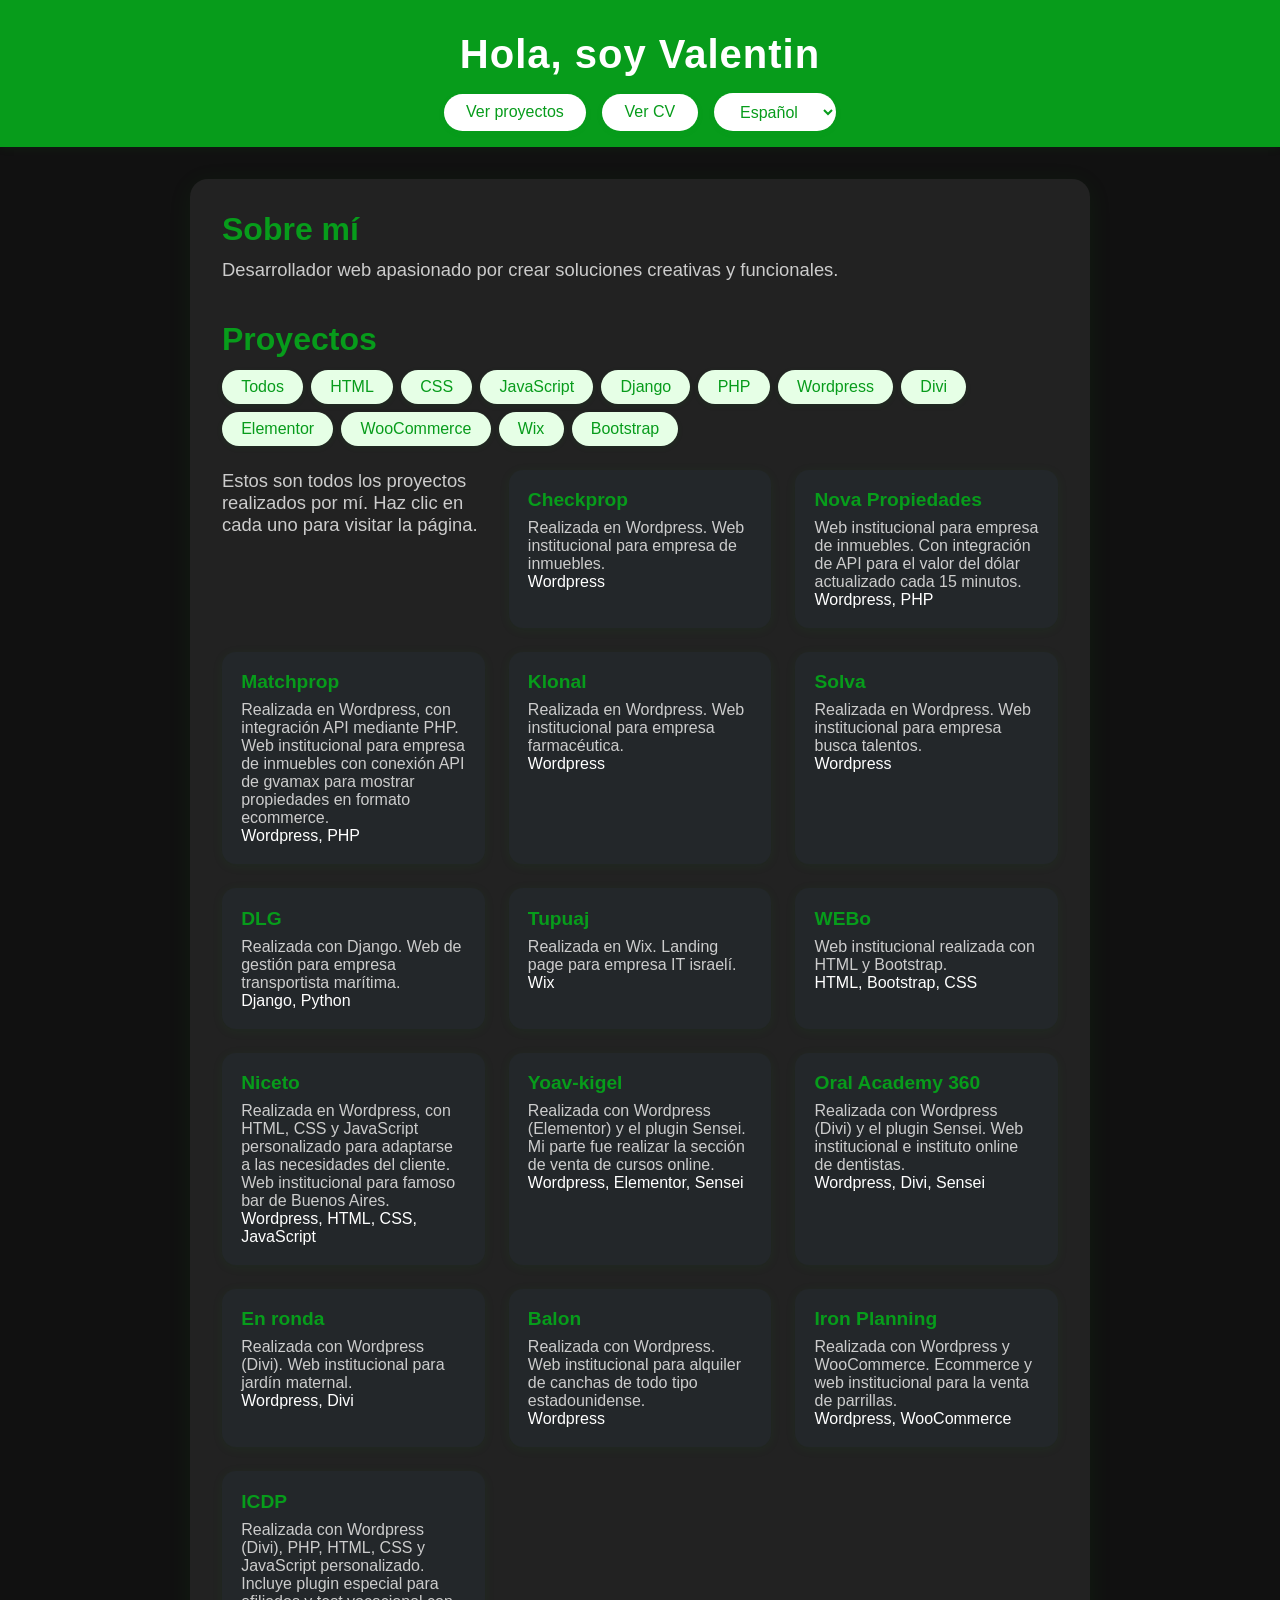
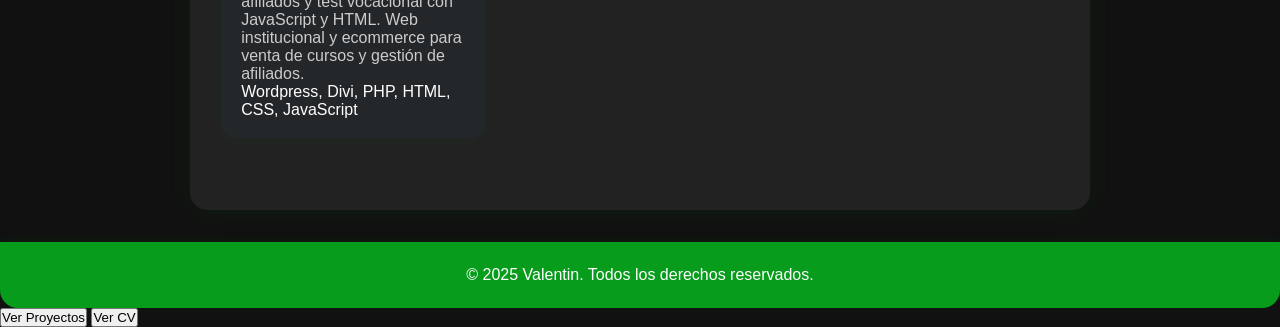
==== index.html @ 0af9e63f "<feature> Practicamente todo el portafolio" ====
<html>
<head>
    <title>Valentín Nuñez</title>
        <link rel="stylesheet" type="text/css" href="styles/style.css">
    <script src="script.js"></script>
</head>
<body>
    <header>
        <h1 id="main-title">Hola, soy Valentin</h1>
        <nav>
            <button id="btn-proyectos">Ver proyectos</button>
            <button id="btn-cv">Ver CV</button>
            <select id="language-switch">
                <option value="es">Español</option>
                <option value="en">English</option>
            </select>
        </nav>
    </header>
    <main>
        <section id="about">
            <h2 id="about-title">Sobre mí</h2>
            <p id="about-text">Desarrollador web apasionado por crear soluciones creativas y funcionales.</p>
        </section>
        <section id="proyectos">
            <h2 id="projects-title">Proyectos</h2>
            <div id="project-filters" style="margin-bottom:1.5rem; display:flex; flex-wrap:wrap; gap:0.5rem;">
                <button class="filter-btn" data-tech="all">Todos</button>
                <button class="filter-btn" data-tech="html">HTML</button>
                <button class="filter-btn" data-tech="css">CSS</button>
                <button class="filter-btn" data-tech="javascript">JavaScript</button>
                <button class="filter-btn" data-tech="django">Django</button>
                <button class="filter-btn" data-tech="php">PHP</button>
                <button class="filter-btn" data-tech="wordpress">Wordpress</button>
                <button class="filter-btn" data-tech="divi">Divi</button>
                <button class="filter-btn" data-tech="elementor">Elementor</button>
                <button class="filter-btn" data-tech="woocommerce">WooCommerce</button>
                <button class="filter-btn" data-tech="wix">Wix</button>
                <button class="filter-btn" data-tech="bootstrap">Bootstrap</button>
            </div>
            <div id="projects-list">
                <p id="projects-desc">Estos son todos los proyectos realizados por mí. Haz clic en cada uno para visitar la página.</p>
                <div class="project-card" onclick="window.open('https://checkprop.ar','_blank')">
                    <div class="project-title">Checkprop</div>
                    <div class="project-desc">Realizada en Wordpress. Web institucional para empresa de inmuebles.</div>
                    <div class="project-tags">Wordpress</div>
                </div>
                <div class="project-card" onclick="window.open('https://novapropiedades.ar','_blank')">
                    <div class="project-title">Nova Propiedades</div>
                    <div class="project-desc">Web institucional para empresa de inmuebles. Con integración de API para el valor del dólar actualizado cada 15 minutos.</div>
                    <div class="project-tags">Wordpress, PHP</div>
                </div>
                <div class="project-card" onclick="window.open('https://matchprop.com.ar','_blank')">
                    <div class="project-title">Matchprop</div>
                    <div class="project-desc">Realizada en Wordpress, con integración API mediante PHP. Web institucional para empresa de inmuebles con conexión API de gvamax para mostrar propiedades en formato ecommerce.</div>
                    <div class="project-tags">Wordpress, PHP</div>
                </div>
                <div class="project-card" onclick="window.open('https://klonal.online','_blank')">
                    <div class="project-title">Klonal</div>
                    <div class="project-desc">Realizada en Wordpress. Web institucional para empresa farmacéutica.</div>
                    <div class="project-tags">Wordpress</div>
                </div>
                <div class="project-card" onclick="window.open('https://solvaproyectos.com.ar','_blank')">
                    <div class="project-title">Solva</div>
                    <div class="project-desc">Realizada en Wordpress. Web institucional para empresa busca talentos.</div>
                    <div class="project-tags">Wordpress</div>
                </div>
                <div class="project-card">
                    <div class="project-title">DLG</div>
                    <div class="project-desc">Realizada con Django. Web de gestión para empresa transportista marítima.</div>
                    <div class="project-tags">Django, Python</div>
                </div>
                <div class="project-card">
                    <div class="project-title">Tupuaj</div>
                    <div class="project-desc">Realizada en Wix. Landing page para empresa IT israelí.</div>
                    <div class="project-tags">Wix</div>
                </div>
                <div class="project-card" onclick="window.open('https://webodigital.com.ar/','_blank')">
                    <div class="project-title">WEBo</div>
                    <div class="project-desc">Web institucional realizada con HTML y Bootstrap.</div>
                    <div class="project-tags">HTML, Bootstrap, CSS</div>
                </div>
                <div class="project-card" onclick="window.open('https://nicetoclub.com','_blank')">
                    <div class="project-title">Niceto</div>
                    <div class="project-desc">Realizada en Wordpress, con HTML, CSS y JavaScript personalizado para adaptarse a las necesidades del cliente. Web institucional para famoso bar de Buenos Aires.</div>
                    <div class="project-tags">Wordpress, HTML, CSS, JavaScript</div>
                </div>
                <div class="project-card" onclick="window.open('https://yoav-kigel.co.il','_blank')">
                    <div class="project-title">Yoav-kigel</div>
                    <div class="project-desc">Realizada con Wordpress (Elementor) y el plugin Sensei. Mi parte fue realizar la sección de venta de cursos online.</div>
                    <div class="project-tags">Wordpress, Elementor, Sensei</div>
                </div>
                <div class="project-card" onclick="window.open('https://oralacademy360.com','_blank')">
                    <div class="project-title">Oral Academy 360</div>
                    <div class="project-desc">Realizada con Wordpress (Divi) y el plugin Sensei. Web institucional e instituto online de dentistas.</div>
                    <div class="project-tags">Wordpress, Divi, Sensei</div>
                </div>
                <div class="project-card" onclick="window.open('https://enronda.com.ar','_blank')">
                    <div class="project-title">En ronda</div>
                    <div class="project-desc">Realizada con Wordpress (Divi). Web institucional para jardín maternal.</div>
                    <div class="project-tags">Wordpress, Divi</div>
                </div>
                <div class="project-card" onclick="window.open('https://balondevelopers.com','_blank')">
                    <div class="project-title">Balon</div>
                    <div class="project-desc">Realizada con Wordpress. Web institucional para alquiler de canchas de todo tipo estadounidense.</div>
                    <div class="project-tags">Wordpress</div>
                </div>
                <div class="project-card" onclick="window.open('https://ironplanning.com.ar','_blank')">
                    <div class="project-title">Iron Planning</div>
                    <div class="project-desc">Realizada con Wordpress y WooCommerce. Ecommerce y web institucional para la venta de parrillas.</div>
                    <div class="project-tags">Wordpress, WooCommerce</div>
                </div>
                <div class="project-card" onclick="window.open('https://icdpinstituto.org','_blank')">
                    <div class="project-title">ICDP</div>
                    <div class="project-desc">Realizada con Wordpress (Divi), PHP, HTML, CSS y JavaScript personalizado. Incluye plugin especial para afiliados y test vocacional con JavaScript y HTML. Web institucional y ecommerce para venta de cursos y gestión de afiliados.</div>
                    <div class="project-tags">Wordpress, Divi, PHP, HTML, CSS, JavaScript</div>
                </div>
            </div>
        </section>
    </main>
    <footer>
        <p id="footer-text">© 2025 Valentin. Todos los derechos reservados.</p>
    </footer>

    <script>
    // Scroll a la sección de proyectos
    document.getElementById('btn-proyectos').onclick = function() {
        document.getElementById('proyectos').scrollIntoView({ behavior: 'smooth' });
    };
    // Ir a la página de CV
    document.getElementById('btn-cv').onclick = function() {
        window.location.href = 'cv.html';
    };

    // Traducciones
    const translations = {
        es: {
            mainTitle: 'Hola, soy Valentin',
            aboutTitle: 'Sobre mí',
            aboutText: 'Desarrollador web apasionado por crear soluciones creativas y funcionales.',
            projectsTitle: 'Proyectos',
            projectsDesc: 'Estos son todos los proyectos realizados por mí. Haz clic en cada uno para visitar la página.',
            btnProyectos: 'Ver proyectos',
            btnCV: 'Ver CV',
            footerText: '© 2025 Valentin. Todos los derechos reservados.',
            projects: [
                {title: 'Checkprop', desc: 'Realizada en Wordpress. Web institucional para empresa de inmuebles.'},
                {title: 'Nova Propiedades', desc: 'Web institucional para empresa de inmuebles. Con integración de API para el valor del dólar actualizado cada 15 minutos.'},
                {title: 'Matchprop', desc: 'Realizada en Wordpress, con integración API mediante PHP. Web institucional para empresa de inmuebles con conexión API de gvamax para mostrar propiedades en formato ecommerce.'},
                {title: 'Klonal', desc: 'Realizada en Wordpress. Web institucional para empresa farmacéutica.'},
                {title: 'Solva', desc: 'Realizada en Wordpress. Web institucional para empresa busca talentos.'},
                {title: 'DLG', desc: 'Realizada con Django. Web de gestión para empresa transportista marítima.'},
                {title: 'Tupuaj', desc: 'Realizada en Wix. Landing page para empresa IT israelí.'},
                {title: 'WEBo', desc: 'Web institucional realizada con HTML y Bootstrap.'},
                {title: 'Niceto', desc: 'Realizada en Wordpress, con HTML, CSS y JavaScript personalizado para adaptarse a las necesidades del cliente. Web institucional para famoso bar de Buenos Aires.'},
                {title: 'Yoav-kigel', desc: 'Realizada con Wordpress (Elementor) y el plugin Sensei. Mi parte fue realizar la sección de venta de cursos online.'},
                {title: 'Oral Academy 360', desc: 'Realizada con Wordpress (Divi) y el plugin Sensei. Web institucional e instituto online de dentistas.'},
                {title: 'En ronda', desc: 'Realizada con Wordpress (Divi). Web institucional para jardín maternal.'},
                {title: 'Balon', desc: 'Realizada con Wordpress. Web institucional para alquiler de canchas de todo tipo estadounidense.'},
                {title: 'Iron Planning', desc: 'Realizada con Wordpress y WooCommerce. Ecommerce y web institucional para la venta de parrillas.'},
                {title: 'ICDP', desc: 'Realizada con Wordpress (Divi), PHP, HTML, CSS y JavaScript personalizado. Incluye plugin especial para afiliados y test vocacional con JavaScript y HTML. Web institucional y ecommerce para venta de cursos y gestión de afiliados.'}
            ]
        },
        en: {
            mainTitle: 'Hi, I am Valentin',
            aboutTitle: 'About me',
            aboutText: 'Web developer passionate about creating creative and functional solutions.',
            projectsTitle: 'Projects',
            projectsDesc: 'These are all the projects I have done. Click each one to visit the page.',
            btnProyectos: 'See projects',
            btnCV: 'See CV',
            footerText: '© 2025 Valentin. All rights reserved.',
            projects: [
                {title: 'Checkprop', desc: 'Made in Wordpress. Institutional website for a real estate company.'},
                {title: 'Nova Propiedades', desc: 'Institutional website for a real estate company. With API integration for the dollar value updated every 15 minutes.'},
                {title: 'Matchprop', desc: 'Made in Wordpress, with API integration via PHP. Institutional website for a real estate company with gvamax API connection to display properties in an ecommerce format.'},
                {title: 'Klonal', desc: 'Made in Wordpress. Institutional website for a pharmaceutical company.'},
                {title: 'Solva', desc: 'Made in Wordpress. Institutional website for a talent search company.'},
                {title: 'DLG', desc: 'Made with Django. Management website for a maritime transport company.'},
                {title: 'Tupuaj', desc: 'Made in Wix. Landing page for an Israeli IT company.'},
                {title: 'WEBo', desc: 'Institutional website made with HTML and Bootstrap.'},
                {title: 'Niceto', desc: 'Made in Wordpress, with custom HTML, CSS and JavaScript to meet client needs. Institutional website for a famous Buenos Aires bar.'},
                {title: 'Yoav-kigel', desc: 'Made with Wordpress (Elementor) and Sensei plugin. My part was the online course sales section.'},
                {title: 'Oral Academy 360', desc: 'Made with Wordpress (Divi) and Sensei plugin. Institutional website and online institute for dentists.'},
                {title: 'En ronda', desc: 'Made with Wordpress (Divi). Institutional website for a kindergarten.'},
                {title: 'Balon', desc: 'Made with Wordpress. Institutional website for renting all types of sports fields in the US.'},
                {title: 'Iron Planning', desc: 'Made with Wordpress and WooCommerce. Ecommerce and institutional website for grill sales.'},
                {title: 'ICDP', desc: 'Made with Wordpress (Divi), PHP, HTML, CSS and custom JavaScript. Includes special plugin for affiliates and vocational test with JavaScript and HTML. Institutional website and ecommerce for course sales and affiliate management.'}
            ]
        }
    };

    function updateProjects(lang) {
        const cards = document.querySelectorAll('#projects-list .project-card');
        const data = translations[lang].projects;
        cards.forEach((card, i) => {
            if (data[i]) {
                card.querySelector('.project-title').textContent = data[i].title;
                card.querySelector('.project-desc').textContent = data[i].desc;
            }
        });
    }

    document.getElementById('language-switch').onchange = function(e) {
        const lang = e.target.value;
        document.getElementById('main-title').textContent = translations[lang].mainTitle;
        document.getElementById('about-title').textContent = translations[lang].aboutTitle;
        document.getElementById('about-text').textContent = translations[lang].aboutText;
        document.getElementById('projects-title').textContent = translations[lang].projectsTitle;
        document.getElementById('projects-desc').textContent = translations[lang].projectsDesc;
        document.getElementById('btn-proyectos').textContent = translations[lang].btnProyectos;
        document.getElementById('btn-cv').textContent = translations[lang].btnCV;
        document.getElementById('footer-text').textContent = translations[lang].footerText;
        document.documentElement.lang = lang;
        updateProjects(lang);
    };

    // Filtrado de proyectos
    const filterBtns = document.querySelectorAll('.filter-btn');
    filterBtns.forEach(btn => {
        btn.onclick = function() {
            const tech = btn.getAttribute('data-tech');
            const cards = document.querySelectorAll('.project-card');
            cards.forEach(card => {
                if (tech === 'all') {
                    card.style.display = '';
                } else {
                    const tags = card.querySelector('.project-tags')?.textContent.toLowerCase() || '';
                    card.style.display = tags.includes(tech) ? '' : 'none';
                }
            });
            filterBtns.forEach(b => b.classList.remove('active'));
            btn.classList.add('active');
        };
    });
    </script>
</body>
</html>
    <button >Ver Proyectos</button>
    <button >Ver CV</button>
</body>
</html>
---- styles/style.css ----
/* Filtros de tecnologías */
.filter-btn {
	background: #e6ffe6;
	color: #079C1B;
	border: none;
	border-radius: 18px;
	padding: 0.5rem 1.2rem;
	font-size: 1rem;
	font-weight: 500;
	cursor: pointer;
	box-shadow: 0 2px 6px rgba(7,156,27,0.08);
	transition: background 0.2s, color 0.2s, box-shadow 0.2s, transform 0.2s;
	outline: none;
}
.filter-btn:hover {
	background: #079C1B;
	color: #fff;
	transform: scale(1.07);
}
.filter-btn.active {
	background: #079C1B;
	color: #fff;
	box-shadow: 0 4px 16px rgba(7,156,27,0.13);
}
/* Reset básico */
* {
	margin: 0;
	padding: 0;
	box-sizing: border-box;
}

body {
	font-family: 'Segoe UI', 'Roboto', Arial, sans-serif;
	background: #111;
	color: #fff;
	min-height: 100vh;
}

header {
	background: #079C1B;
	color: #fff;
	padding: 2rem 0 1rem 0;
	text-align: center;
	box-shadow: 0 2px 8px rgba(7,156,27,0.08);
}

header h1 {
	font-size: 2.5rem;
	font-weight: 700;
	margin-bottom: 1rem;
	letter-spacing: 1px;
}

nav {
	display: flex;
	justify-content: center;
	gap: 1rem;
	align-items: center;
}

nav button, nav select, nav a {
	background: #fff;
	color: #079C1B;
	border: none;
	border-radius: 25px;
	padding: 0.6rem 1.4rem;
	font-size: 1rem;
	font-weight: 500;
	cursor: pointer;
	transition: background 0.2s, color 0.2s, box-shadow 0.2s;
	box-shadow: 0 2px 6px rgba(7,156,27,0.08);
	text-decoration: none;
}

nav button:hover, nav select:hover, nav a:hover {
	background: #046c13;
	color: #fff;
}

main {
	max-width: 900px;
	margin: 2rem auto;
	padding: 2rem;
	background: #222;
	color: #fff;
	border-radius: 18px;
	box-shadow: 0 4px 24px rgba(7,156,27,0.08);
}

section {
	margin-bottom: 2.5rem;
}

#about-title, #projects-title, #cv-title {
	font-size: 2rem;
	color: #079C1B;
	margin-bottom: 0.7rem;
	font-weight: 600;
}

#about-text, #projects-desc, #cv-desc {
	font-size: 1.15rem;
	color: #ccc;
	margin-bottom: 1.2rem;
}

#projects-list {
	display: grid;
	grid-template-columns: repeat(auto-fit, minmax(260px, 1fr));
	gap: 1.5rem;
}

.project-card {
	background: #23272a;
	border-radius: 14px;
	box-shadow: 0 2px 12px rgba(7,156,27,0.07);
	padding: 1.2rem;
	transition: transform 0.2s, box-shadow 0.2s;
}
.project-card:hover {
	transform: translateY(-6px) scale(1.03);
	box-shadow: 0 6px 24px rgba(7,156,27,0.13);
	cursor: pointer;
}
.project-title {
	font-size: 1.2rem;
	color: #079C1B;
	font-weight: 600;
	margin-bottom: 0.5rem;
}
.project-desc {
	color: #ccc;
	font-size: 1rem;
}

footer {
	text-align: center;
	padding: 1.5rem 0;
	background: #079C1B;
	color: #fff;
	border-radius: 0 0 18px 18px;
	box-shadow: 0 -2px 8px rgba(7,156,27,0.08);
	margin-top: 2rem;
}

iframe {
	border-radius: 12px;
	box-shadow: 0 2px 12px rgba(7,156,27,0.07);
}

@media (max-width: 600px) {
	main {
		padding: 1rem;
	}
	header h1 {
		font-size: 1.5rem;
	}
	#about-title, #projects-title, #cv-title {
		font-size: 1.3rem;
	}
}
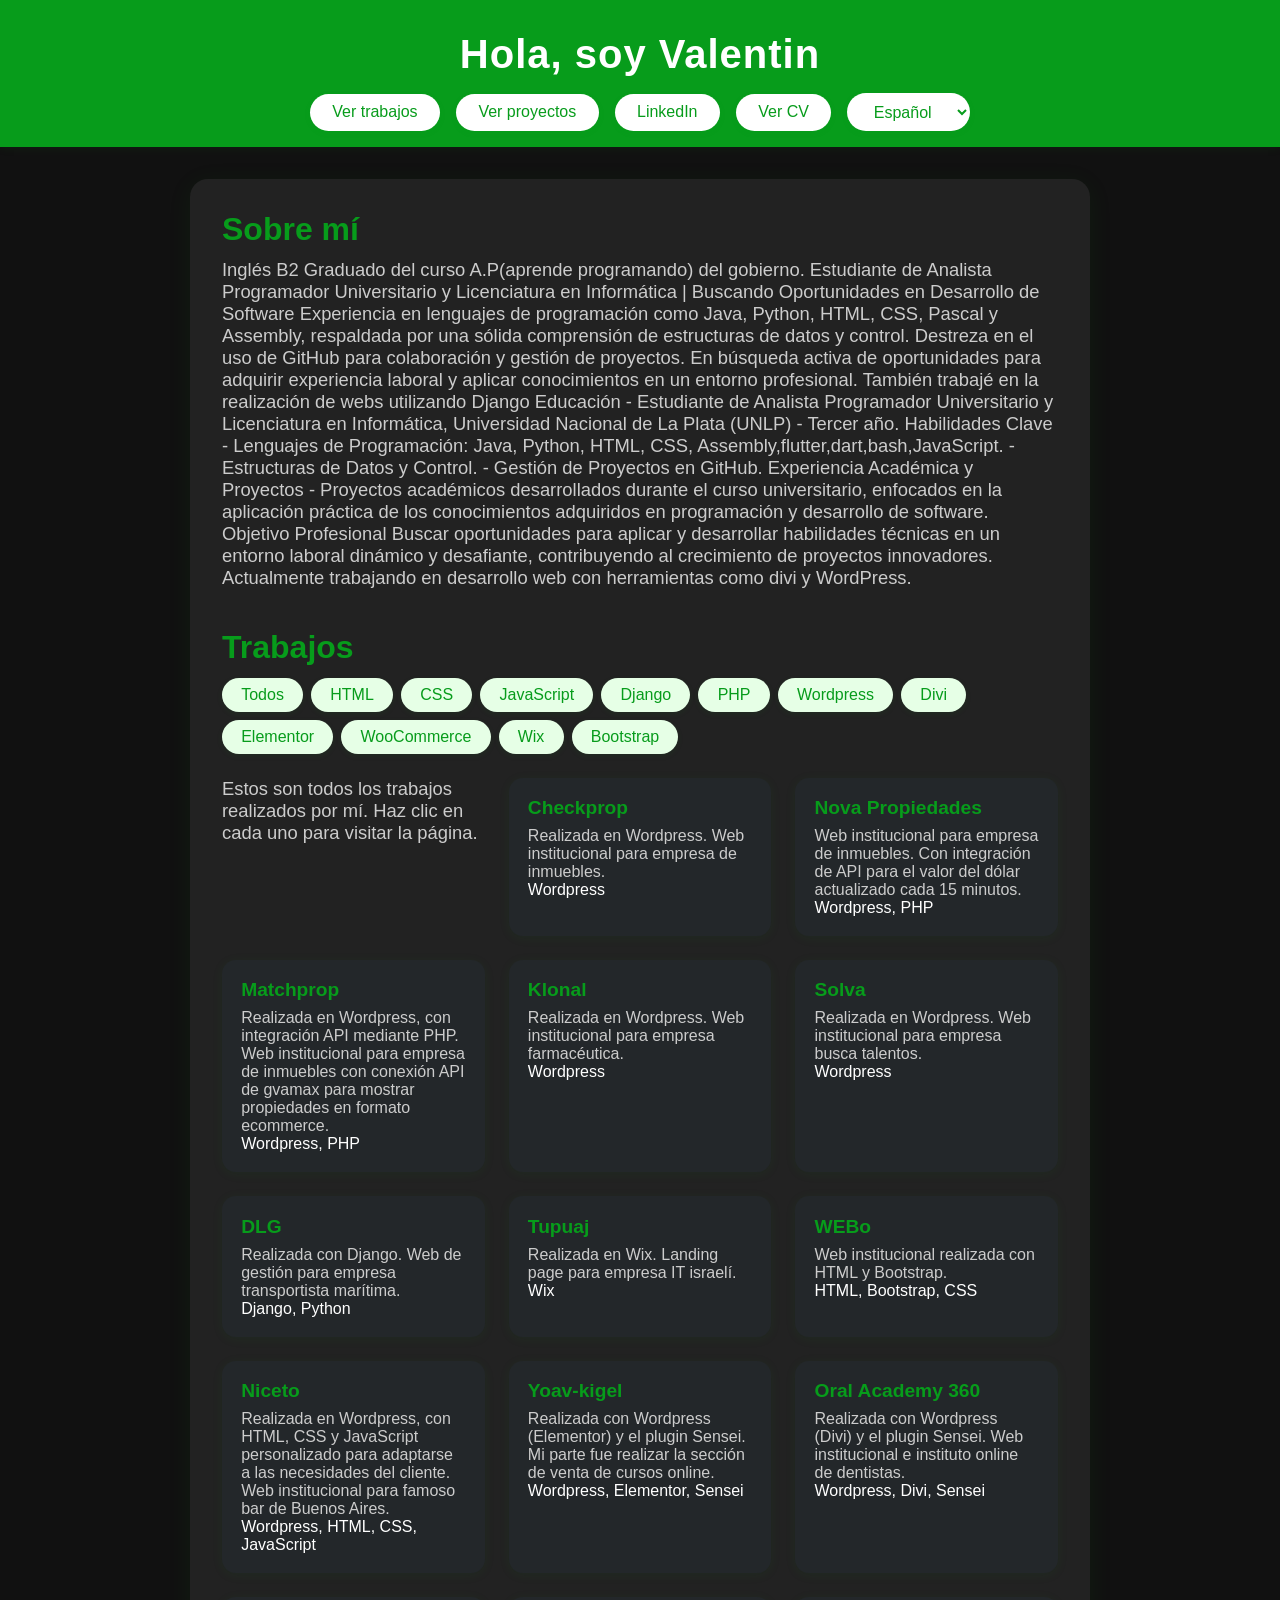
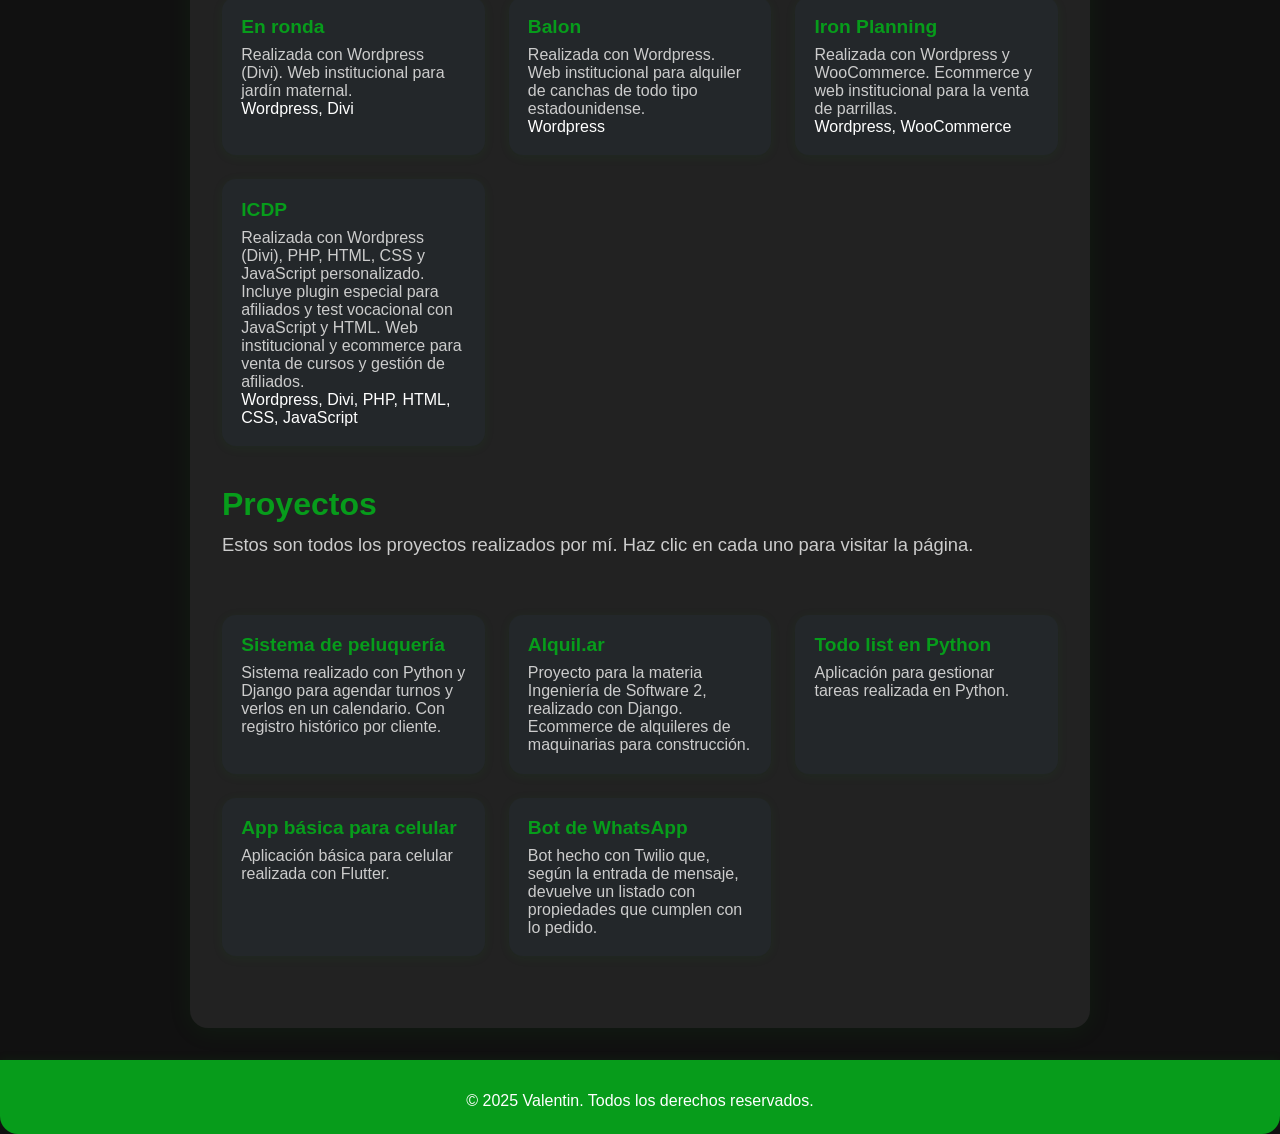
==== commit 4785a031: "<feature> Agregué trabajos, proyectos, traducciones" ====
--- a/index.html
+++ b/index.html
@@ -8,7 +8,9 @@
     <header>
         <h1 id="main-title">Hola, soy Valentin</h1>
         <nav>
-            <button id="btn-proyectos">Ver proyectos</button>
+            <button id="btn-proyectos">Ver trabajos</button>
+            <button id="btn-trabajos">Ver proyectos</button>
+            <button id="btn-linkedin">LinkedIn</button>
             <button id="btn-cv">Ver CV</button>
             <select id="language-switch">
                 <option value="es">Español</option>
@@ -19,10 +21,30 @@
     <main>
         <section id="about">
             <h2 id="about-title">Sobre mí</h2>
-            <p id="about-text">Desarrollador web apasionado por crear soluciones creativas y funcionales.</p>
+            <p id="about-text">Inglés B2
+Graduado del curso A.P(aprende programando) del gobierno. 
+Estudiante de Analista Programador Universitario y Licenciatura en Informática | Buscando Oportunidades en Desarrollo de Software
+
+Experiencia en lenguajes de programación como Java, Python, HTML, CSS, Pascal y Assembly, respaldada por una sólida comprensión de estructuras de datos y control. Destreza en el uso de GitHub para colaboración y gestión de proyectos. En búsqueda activa de oportunidades para adquirir experiencia laboral y aplicar conocimientos en un entorno profesional. También trabajé en la realización de webs utilizando Django
+
+Educación
+- Estudiante de Analista Programador Universitario y Licenciatura en Informática, Universidad Nacional de La Plata (UNLP) - Tercer año.
+
+Habilidades Clave
+- Lenguajes de Programación: Java, Python, HTML, CSS, Assembly,flutter,dart,bash,JavaScript.
+- Estructuras de Datos y Control.
+- Gestión de Proyectos en GitHub.
+
+Experiencia Académica y Proyectos
+- Proyectos académicos desarrollados durante el curso universitario, enfocados en la aplicación práctica de los conocimientos adquiridos en programación y desarrollo de software.
+
+Objetivo Profesional
+Buscar oportunidades para aplicar y desarrollar habilidades técnicas en un entorno laboral dinámico y desafiante, contribuyendo al crecimiento de proyectos innovadores.
+
+Actualmente trabajando en desarrollo web con herramientas como divi y WordPress.</p>
         </section>
         <section id="proyectos">
-            <h2 id="projects-title">Proyectos</h2>
+            <h2 id="projects-title">Trabajos</h2>
             <div id="project-filters" style="margin-bottom:1.5rem; display:flex; flex-wrap:wrap; gap:0.5rem;">
                 <button class="filter-btn" data-tech="all">Todos</button>
                 <button class="filter-btn" data-tech="html">HTML</button>
@@ -38,7 +60,7 @@
                 <button class="filter-btn" data-tech="bootstrap">Bootstrap</button>
             </div>
             <div id="projects-list">
-                <p id="projects-desc">Estos son todos los proyectos realizados por mí. Haz clic en cada uno para visitar la página.</p>
+                <p id="projects-desc">Estos son todos los trabajos realizados por mí. Haz clic en cada uno para visitar la página.</p>
                 <div class="project-card" onclick="window.open('https://checkprop.ar','_blank')">
                     <div class="project-title">Checkprop</div>
                     <div class="project-desc">Realizada en Wordpress. Web institucional para empresa de inmuebles.</div>
@@ -116,6 +138,37 @@
                 </div>
             </div>
         </section>
+            <section id="trabajos">
+                <h2 id="projects-title">Proyectos</h2>
+                <div id="projects-list">
+                    <p id="projects-desc">Estos son todos los proyectos realizados por mí. Haz clic en cada uno para visitar la página.</p>
+
+                </div>
+            </section>
+            <section id="proyectos">
+                <div id="personal-projects-list" style="display:grid; grid-template-columns:repeat(auto-fit,minmax(260px,1fr)); gap:1.5rem;">
+                    <div class="project-card" onclick="window.open('https://github.com/nunezValen/Sistema-Peluqeuria','_blank')">
+                        <div class="project-title">Sistema de peluquería</div>
+                        <div class="project-desc">Sistema realizado con Python y Django para agendar turnos y verlos en un calendario. Con registro histórico por cliente.</div>
+                    </div>
+                    <div class="project-card" onclick="window.open('https://github.com/nunezValen/Alquil.Ar','_blank')">
+                        <div class="project-title">Alquil.ar</div>
+                        <div class="project-desc">Proyecto para la materia Ingeniería de Software 2, realizado con Django. Ecommerce de alquileres de maquinarias para construcción.</div>
+                    </div>
+                    <div class="project-card" onclick="window.open('https://github.com/nunezValen/To-do-list-con-python','_blank')">
+                        <div class="project-title">Todo list en Python</div>
+                        <div class="project-desc">Aplicación para gestionar tareas realizada en Python.</div>
+                    </div>
+                    <div class="project-card" onclick="window.open('https://github.com/nunezValen/Primera-app-celu','_blank')">
+                        <div class="project-title">App básica para celular</div>
+                        <div class="project-desc">Aplicación básica para celular realizada con Flutter.</div>
+                    </div>
+                    <div class="project-card" onclick="window.open('https://github.com/nunezValen/bot','_blank')">
+                        <div class="project-title">Bot de WhatsApp</div>
+                        <div class="project-desc">Bot hecho con Twilio que, según la entrada de mensaje, devuelve un listado con propiedades que cumplen con lo pedido.</div>
+                    </div>
+                </div>
+            </section>
     </main>
     <footer>
         <p id="footer-text">© 2025 Valentin. Todos los derechos reservados.</p>
@@ -125,6 +178,10 @@
     // Scroll a la sección de proyectos
     document.getElementById('btn-proyectos').onclick = function() {
         document.getElementById('proyectos').scrollIntoView({ behavior: 'smooth' });
+    };
+    // Scroll a la sección de trabajos
+    document.getElementById('btn-trabajos').onclick = function() {
+        document.getElementById('trabajos').scrollIntoView({ behavior: 'smooth' });
     };
     // Ir a la página de CV
     document.getElementById('btn-cv').onclick = function() {
@@ -136,10 +193,10 @@
         es: {
             mainTitle: 'Hola, soy Valentin',
             aboutTitle: 'Sobre mí',
-            aboutText: 'Desarrollador web apasionado por crear soluciones creativas y funcionales.',
-            projectsTitle: 'Proyectos',
-            projectsDesc: 'Estos son todos los proyectos realizados por mí. Haz clic en cada uno para visitar la página.',
-            btnProyectos: 'Ver proyectos',
+            aboutText: 'Inglés B2<br>Graduado del curso A.P(aprende programando) del gobierno.<br>Estudiante de Analista Programador Universitario y Licenciatura en Informática | Buscando Oportunidades en Desarrollo de Software<br><br>Experiencia en lenguajes de programación como Java, Python, HTML, CSS, Pascal y Assembly, respaldada por una sólida comprensión de estructuras de datos y control. Destreza en el uso de GitHub para colaboración y gestión de proyectos. En búsqueda activa de oportunidades para adquirir experiencia laboral y aplicar conocimientos en un entorno profesional. También trabajé en la realización de webs utilizando Django<br><br><b>Educación</b><br>- Estudiante de Analista Programador Universitario y Licenciatura en Informática, Universidad Nacional de La Plata (UNLP) - Tercer año.<br><br><b>Habilidades Clave</b><br>- Lenguajes de Programación: Java, Python, HTML, CSS, Assembly, flutter, dart, bash, JavaScript.<br>- Estructuras de Datos y Control.<br>- Gestión de Proyectos en GitHub.<br><br><b>Experiencia Académica y Proyectos</b><br>- Proyectos académicos desarrollados durante el curso universitario, enfocados en la aplicación práctica de los conocimientos adquiridos en programación y desarrollo de software.<br><br><b>Objetivo Profesional</b><br>Buscar oportunidades para aplicar y desarrollar habilidades técnicas en un entorno laboral dinámico y desafiante, contribuyendo al crecimiento de proyectos innovadores.<br><br>Actualmente trabajando en desarrollo web con herramientas como divi y WordPress.',
+            projectsTitle: 'Trabajos',
+            projectsDesc: 'Estos son todos los trabajos realizados por mí. Haz clic en cada uno para visitar la página.',
+            btnProyectos: 'Ver trabajos',
             btnCV: 'Ver CV',
             footerText: '© 2025 Valentin. Todos los derechos reservados.',
             projects: [
@@ -163,16 +220,16 @@
         en: {
             mainTitle: 'Hi, I am Valentin',
             aboutTitle: 'About me',
-            aboutText: 'Web developer passionate about creating creative and functional solutions.',
-            projectsTitle: 'Projects',
-            projectsDesc: 'These are all the projects I have done. Click each one to visit the page.',
-            btnProyectos: 'See projects',
+            aboutText: 'English B2<br>Graduate of the A.P (Aprende Programando) course by the government.<br>Student of University Programming Analyst and Bachelor of Informatics | Seeking Opportunities in Software Development<br><br>Experience in programming languages such as Java, Python, HTML, CSS, Pascal and Assembly, backed by a solid understanding of data structures and control. Skilled in using GitHub for collaboration and project management. Actively seeking opportunities to gain work experience and apply knowledge in a professional environment. Also worked on web development using Django<br><br><b>Education</b><br>- Student of University Programming Analyst and Bachelor of Informatics, National University of La Plata (UNLP) - Third year.<br><br><b>Key Skills</b><br>- Programming Languages: Java, Python, HTML, CSS, Assembly, flutter, dart, bash, JavaScript.<br>- Data Structures and Control.<br>- Project Management in GitHub.<br><br><b>Academic Experience and Projects</b><br>- Academic projects developed during the university course, focused on the practical application of acquired knowledge in programming and software development.<br><br><b>Professional Objective</b><br>Seeking opportunities to apply and develop technical skills in a dynamic and challenging work environment, contributing to the growth of innovative projects.<br><br>Currently working in web development with tools like Divi and WordPress.',
+            projectsTitle: 'Works',
+            projectsDesc: 'These are all the works I have done. Click each one to visit the page.',
+            btnProyectos: 'See works',
             btnCV: 'See CV',
             footerText: '© 2025 Valentin. All rights reserved.',
             projects: [
                 {title: 'Checkprop', desc: 'Made in Wordpress. Institutional website for a real estate company.'},
                 {title: 'Nova Propiedades', desc: 'Institutional website for a real estate company. With API integration for the dollar value updated every 15 minutes.'},
-                {title: 'Matchprop', desc: 'Made in Wordpress, with API integration via PHP. Institutional website for a real estate company with gvamax API connection to display properties in an ecommerce format.'},
+                {title: 'Matchprop', desc: 'Made in Wordpress, with API integration via PHP. Institutional website for a real estate company with gvamax API connection to display properties in ecommerce format.'},
                 {title: 'Klonal', desc: 'Made in Wordpress. Institutional website for a pharmaceutical company.'},
                 {title: 'Solva', desc: 'Made in Wordpress. Institutional website for a talent search company.'},
                 {title: 'DLG', desc: 'Made with Django. Management website for a maritime transport company.'},
@@ -202,16 +259,16 @@
 
     document.getElementById('language-switch').onchange = function(e) {
         const lang = e.target.value;
-        document.getElementById('main-title').textContent = translations[lang].mainTitle;
-        document.getElementById('about-title').textContent = translations[lang].aboutTitle;
-        document.getElementById('about-text').textContent = translations[lang].aboutText;
-        document.getElementById('projects-title').textContent = translations[lang].projectsTitle;
-        document.getElementById('projects-desc').textContent = translations[lang].projectsDesc;
-        document.getElementById('btn-proyectos').textContent = translations[lang].btnProyectos;
-        document.getElementById('btn-cv').textContent = translations[lang].btnCV;
-        document.getElementById('footer-text').textContent = translations[lang].footerText;
-        document.documentElement.lang = lang;
-        updateProjects(lang);
+    document.getElementById('main-title').textContent = translations[lang].mainTitle;
+    document.getElementById('about-title').textContent = translations[lang].aboutTitle;
+    document.getElementById('about-text').innerHTML = translations[lang].aboutText;
+    document.getElementById('projects-title').textContent = translations[lang].projectsTitle;
+    document.getElementById('projects-desc').textContent = translations[lang].projectsDesc;
+    document.getElementById('btn-proyectos').textContent = translations[lang].btnProyectos;
+    document.getElementById('btn-cv').textContent = translations[lang].btnCV;
+    document.getElementById('footer-text').textContent = translations[lang].footerText;
+    document.documentElement.lang = lang;
+    updateProjects(lang);
     };
 
     // Filtrado de proyectos
@@ -219,7 +276,8 @@
     filterBtns.forEach(btn => {
         btn.onclick = function() {
             const tech = btn.getAttribute('data-tech');
-            const cards = document.querySelectorAll('.project-card');
+            // Solo filtra los trabajos (cards dentro de #projects-list)
+            const cards = document.querySelectorAll('#projects-list .project-card');
             cards.forEach(card => {
                 if (tech === 'all') {
                     card.style.display = '';
@@ -233,9 +291,6 @@
         };
     });
     </script>
-</body>
-</html>
-    <button >Ver Proyectos</button>
-    <button >Ver CV</button>
+
 </body>
 </html>
--- a/styles/style.css
+++ b/styles/style.css
@@ -135,12 +135,39 @@
 
 footer {
 	text-align: center;
-	padding: 1.5rem 0;
+	padding: 2rem 0 1.5rem 0;
 	background: #079C1B;
 	color: #fff;
 	border-radius: 0 0 18px 18px;
 	box-shadow: 0 -2px 8px rgba(7,156,27,0.08);
 	margin-top: 2rem;
+	display: flex;
+	flex-direction: column;
+	align-items: center;
+	gap: 1rem;
+}
+
+.footer-menu {
+	display: flex;
+	gap: 1.2rem;
+	justify-content: center;
+	margin-bottom: 0.5rem;
+}
+.footer-menu a {
+	color: #fff;
+	background: #046c13;
+	padding: 0.5rem 1.2rem;
+	border-radius: 16px;
+	text-decoration: none;
+	font-weight: 500;
+	transition: background 0.2s, color 0.2s, box-shadow 0.2s;
+	box-shadow: 0 2px 6px rgba(7,156,27,0.08);
+}
+.footer-menu a:hover {
+	background: #fff;
+	color: #079C1B;
+	box-shadow: 0 4px 16px rgba(7,156,27,0.13);
+}
 }
 
 iframe {
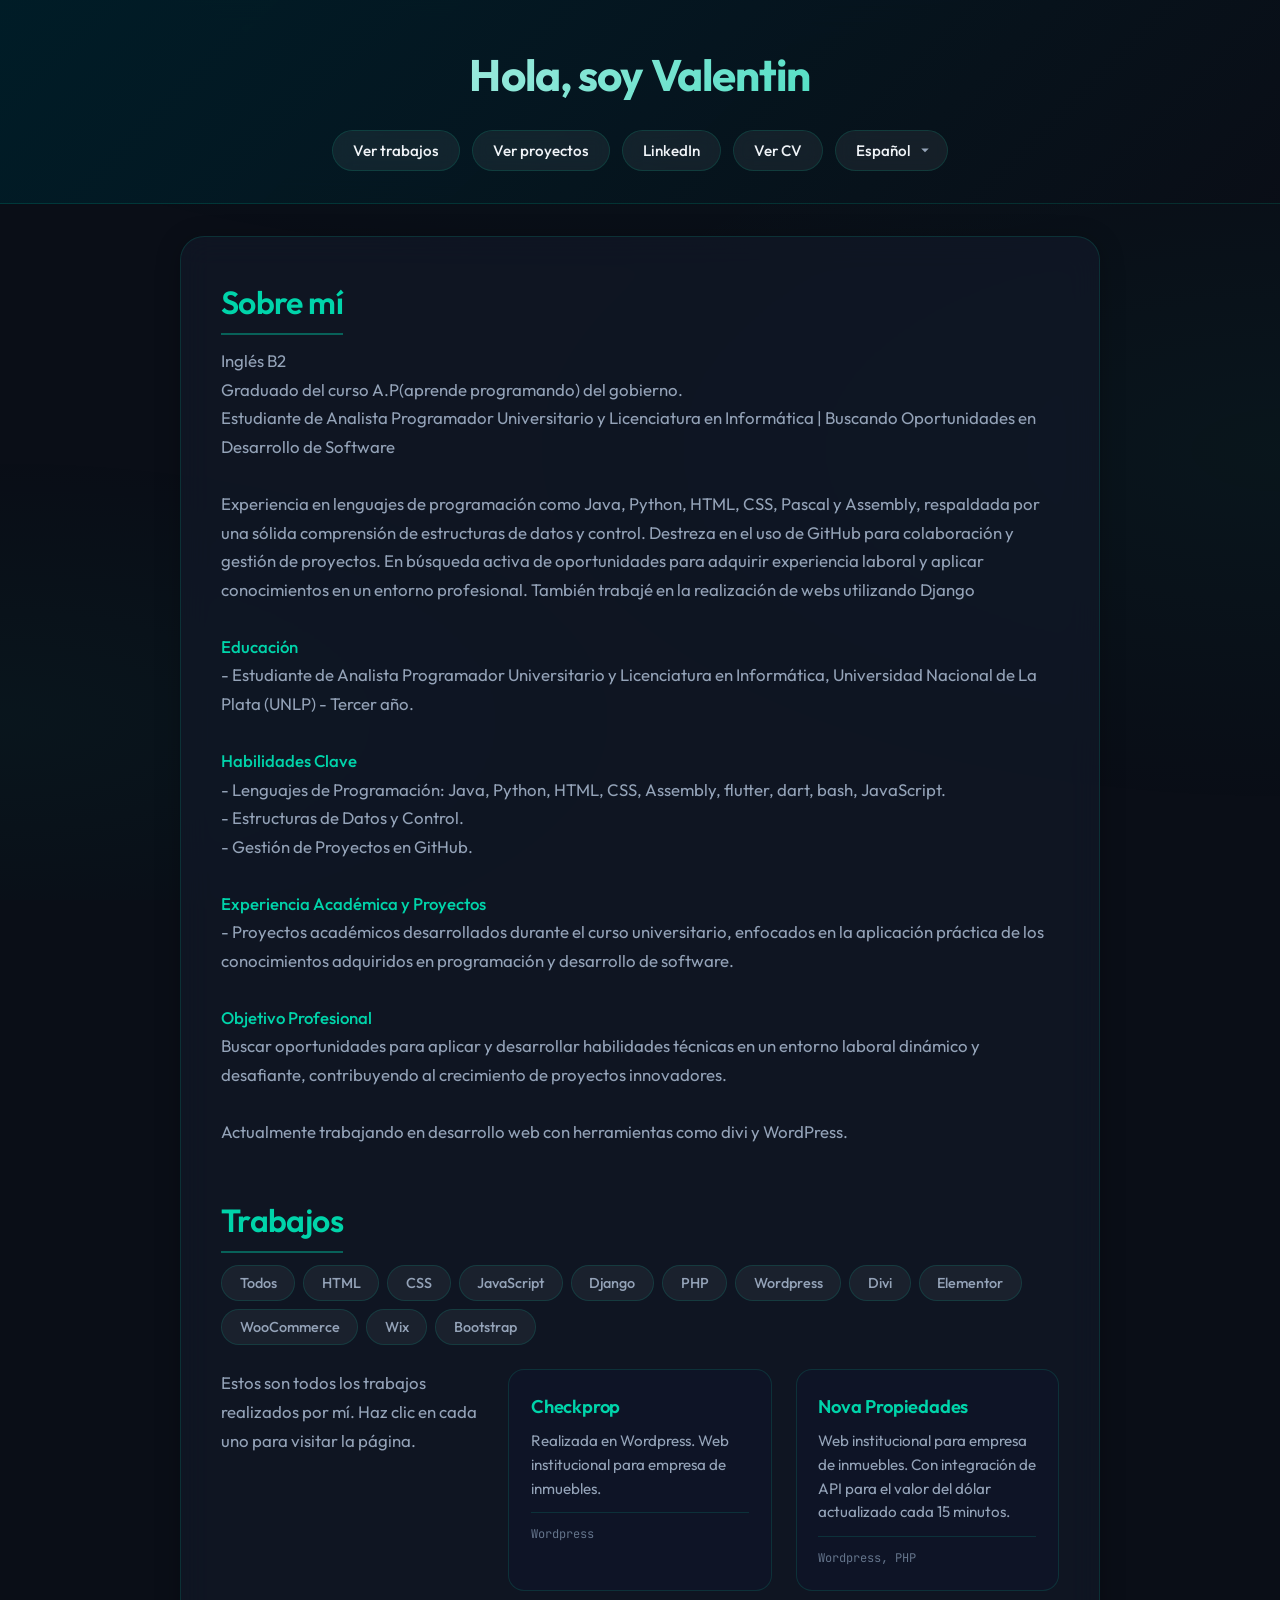
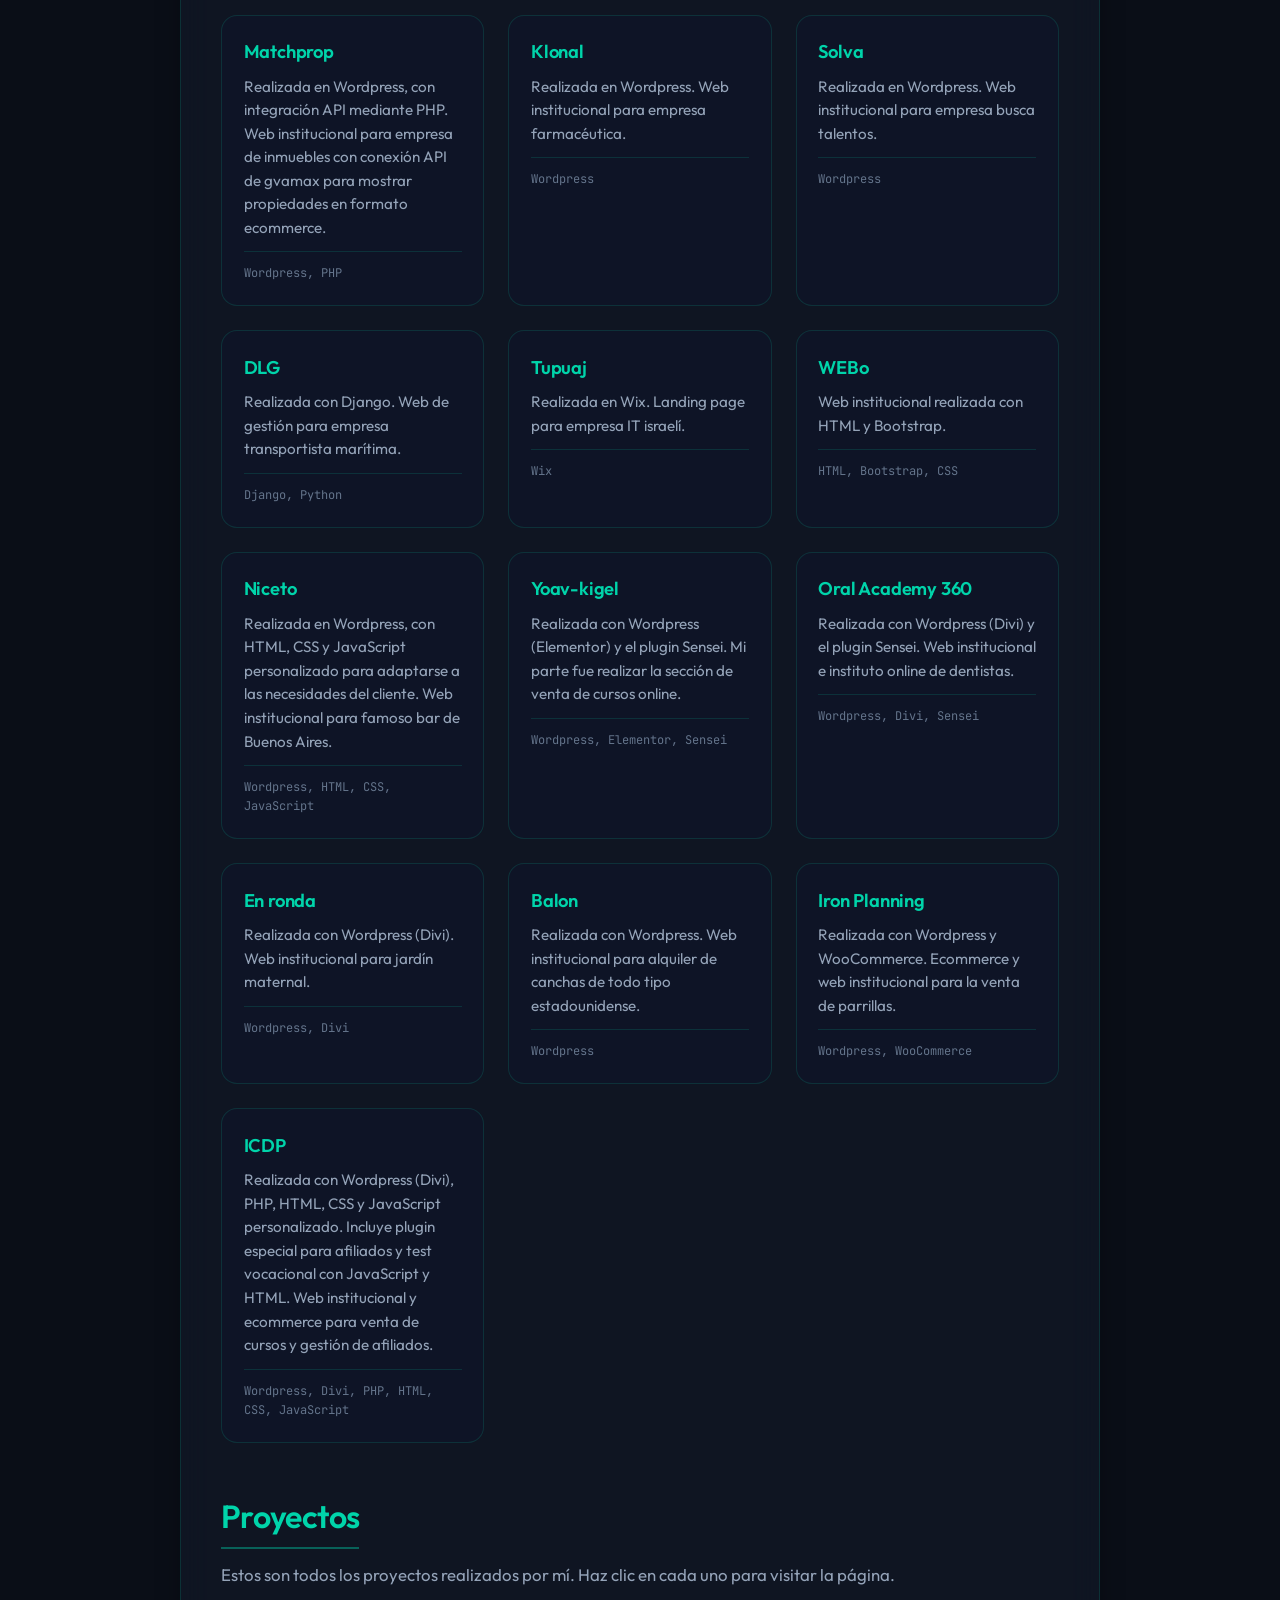
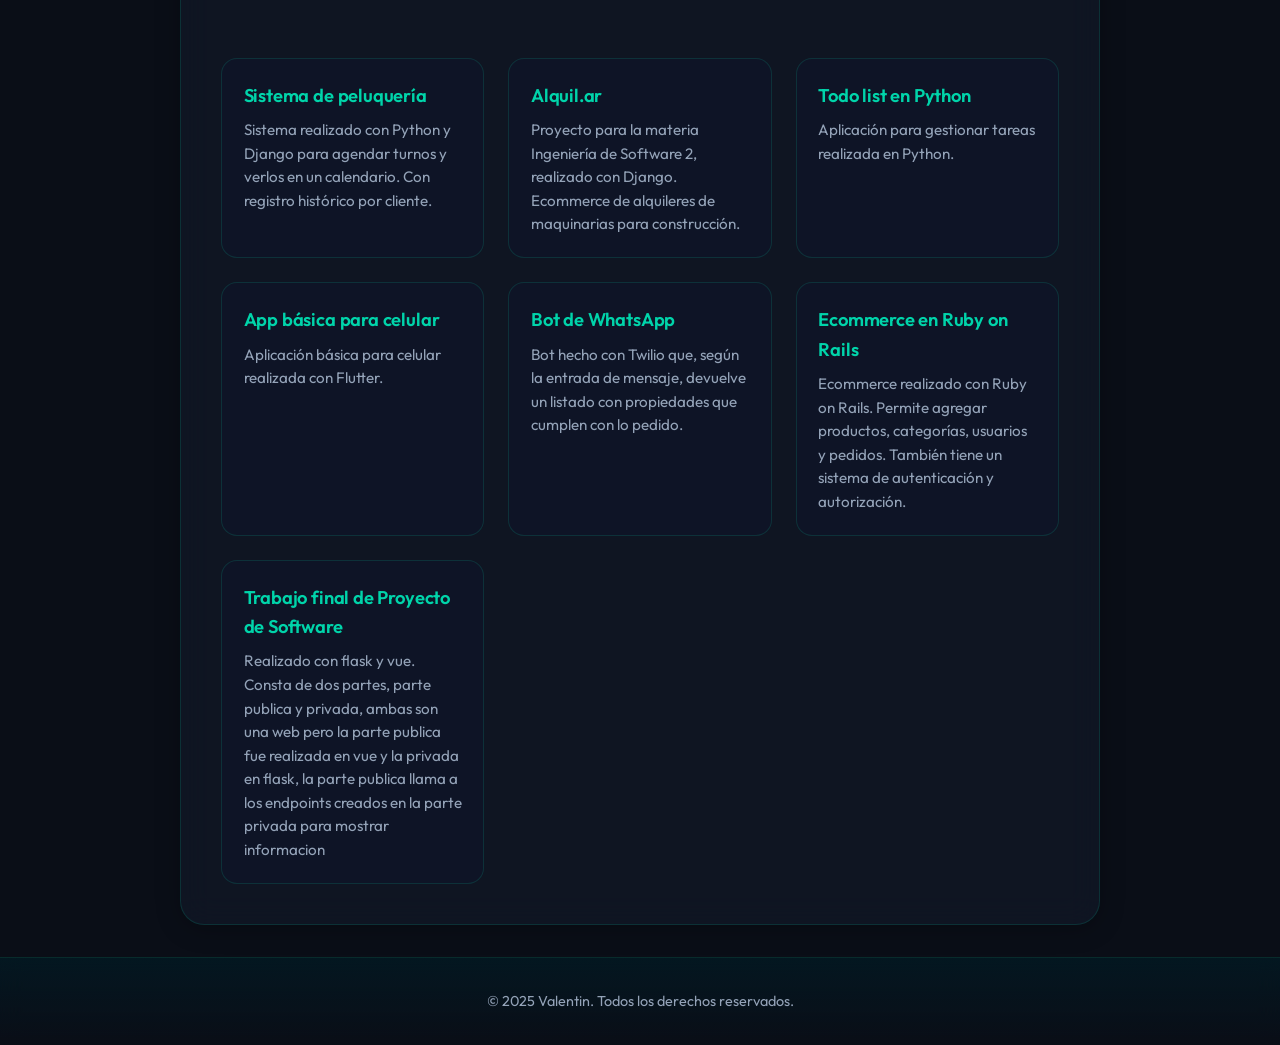
==== commit b7e717e1: "feat: Cambios de estilos para hacerlo mas formal, actualizacion de proyectos, actualizacion de CV" ====
--- a/index.html
+++ b/index.html
@@ -167,6 +167,14 @@
                         <div class="project-title">Bot de WhatsApp</div>
                         <div class="project-desc">Bot hecho con Twilio que, según la entrada de mensaje, devuelve un listado con propiedades que cumplen con lo pedido.</div>
                     </div>
+                    <div class="project-card" onclick="window.open('https://github.com/nunezValen/ruby','_blank')">
+                        <div class="project-title">Ecommerce en Ruby on Rails</div>
+                        <div class="project-desc">Ecommerce realizado con Ruby on Rails. Permite agregar productos, categorías, usuarios y pedidos. También tiene un sistema de autenticación y autorización.</div>
+                    </div>
+                    <div class="project-card" onclick="window.open('https://github.com/nunezValen/Trabajo-final-proyecto-de-software','_blank')">
+                        <div class="project-title">Trabajo final de Proyecto de Software</div>
+                        <div class="project-desc">Realizado con flask y vue. Consta de dos partes, parte publica y privada, ambas son una web pero la parte publica fue realizada en vue y la privada en flask, la parte publica llama a los endpoints creados en la parte privada para mostrar informacion</div>
+                    </div>
                 </div>
             </section>
     </main>
@@ -186,6 +194,10 @@
     // Ir a la página de CV
     document.getElementById('btn-cv').onclick = function() {
         window.location.href = 'cv.html';
+    };
+    // Ir a LinkedIn
+    document.getElementById('btn-linkedin').onclick = function() {
+        window.open('https://www.linkedin.com/in/valentin-ezequiel-nuñez-8009a726b', '_blank');
     };
 
     // Traducciones
@@ -257,19 +269,25 @@
         });
     }
 
+    function applyLanguage(lang) {
+        document.getElementById('main-title').textContent = translations[lang].mainTitle;
+        document.getElementById('about-title').textContent = translations[lang].aboutTitle;
+        document.getElementById('about-text').innerHTML = translations[lang].aboutText;
+        document.getElementById('projects-title').textContent = translations[lang].projectsTitle;
+        document.getElementById('projects-desc').textContent = translations[lang].projectsDesc;
+        document.getElementById('btn-proyectos').textContent = translations[lang].btnProyectos;
+        document.getElementById('btn-cv').textContent = translations[lang].btnCV;
+        document.getElementById('footer-text').textContent = translations[lang].footerText;
+        document.documentElement.lang = lang;
+        updateProjects(lang);
+    }
+
     document.getElementById('language-switch').onchange = function(e) {
-        const lang = e.target.value;
-    document.getElementById('main-title').textContent = translations[lang].mainTitle;
-    document.getElementById('about-title').textContent = translations[lang].aboutTitle;
-    document.getElementById('about-text').innerHTML = translations[lang].aboutText;
-    document.getElementById('projects-title').textContent = translations[lang].projectsTitle;
-    document.getElementById('projects-desc').textContent = translations[lang].projectsDesc;
-    document.getElementById('btn-proyectos').textContent = translations[lang].btnProyectos;
-    document.getElementById('btn-cv').textContent = translations[lang].btnCV;
-    document.getElementById('footer-text').textContent = translations[lang].footerText;
-    document.documentElement.lang = lang;
-    updateProjects(lang);
-    };
+        applyLanguage(e.target.value);
+    };
+
+    // Aplicar idioma inicial al cargar (con <br> en "Sobre mí" para que se vea bien desde el inicio)
+    applyLanguage('es');
 
     // Filtrado de proyectos
     const filterBtns = document.querySelectorAll('.filter-btn');
--- a/styles/style.css
+++ b/styles/style.css
@@ -1,188 +1,412 @@
-/* Filtros de tecnologías */
-.filter-btn {
-	background: #e6ffe6;
-	color: #079C1B;
-	border: none;
-	border-radius: 18px;
-	padding: 0.5rem 1.2rem;
-	font-size: 1rem;
-	font-weight: 500;
-	cursor: pointer;
-	box-shadow: 0 2px 6px rgba(7,156,27,0.08);
-	transition: background 0.2s, color 0.2s, box-shadow 0.2s, transform 0.2s;
-	outline: none;
-}
-.filter-btn:hover {
-	background: #079C1B;
-	color: #fff;
-	transform: scale(1.07);
-}
-.filter-btn.active {
-	background: #079C1B;
-	color: #fff;
-	box-shadow: 0 4px 16px rgba(7,156,27,0.13);
-}
-/* Reset básico */
+/* ============================================
+   Portafolio — Estilo profesional, limpio y futurista
+   ============================================ */
+
+@import url('https://fonts.googleapis.com/css2?family=Outfit:wght@300;400;500;600;700&family=JetBrains+Mono:wght@400;500&display=swap');
+
+:root {
+	/* Paleta futurista: oscuro + acentos cyan/verde */
+	--bg-deep: #0a0e17;
+	--bg-card: rgba(18, 25, 40, 0.7);
+	--bg-card-hover: rgba(28, 38, 58, 0.85);
+	--accent: #00d4aa;
+	--accent-dim: #00a884;
+	--accent-glow: rgba(0, 212, 170, 0.35);
+	--text-primary: #f0f4f8;
+	--text-secondary: #94a3b8;
+	--text-muted: #64748b;
+	--border-subtle: rgba(0, 212, 170, 0.15);
+	--border-strong: rgba(0, 212, 170, 0.4);
+	--shadow-soft: 0 4px 24px rgba(0, 0, 0, 0.25);
+	--shadow-glow: 0 0 30px var(--accent-glow);
+	--radius-sm: 10px;
+	--radius-md: 16px;
+	--radius-lg: 24px;
+	--transition-fast: 0.2s ease;
+	--transition-smooth: 0.35s cubic-bezier(0.4, 0, 0.2, 1);
+}
+
+/* Reset */
 * {
 	margin: 0;
 	padding: 0;
 	box-sizing: border-box;
 }
 
+html {
+	scroll-behavior: smooth;
+}
+
 body {
-	font-family: 'Segoe UI', 'Roboto', Arial, sans-serif;
-	background: #111;
-	color: #fff;
+	font-family: 'Outfit', -apple-system, BlinkMacSystemFont, sans-serif;
+	background: var(--bg-deep);
+	color: var(--text-primary);
 	min-height: 100vh;
-}
-
+	line-height: 1.6;
+	overflow-x: hidden;
+}
+
+/* Fondo con gradiente sutil y “mesh” */
+body::before {
+	content: '';
+	position: fixed;
+	inset: 0;
+	background: 
+		radial-gradient(ellipse 80% 50% at 50% -20%, rgba(0, 212, 170, 0.08), transparent),
+		radial-gradient(ellipse 60% 40% at 100% 50%, rgba(0, 168, 132, 0.05), transparent),
+		radial-gradient(ellipse 50% 30% at 0% 80%, rgba(0, 212, 170, 0.04), transparent);
+	pointer-events: none;
+	z-index: 0;
+}
+
+/* ========== HEADER ========== */
 header {
-	background: #079C1B;
-	color: #fff;
-	padding: 2rem 0 1rem 0;
+	position: relative;
+	background: linear-gradient(135deg, rgba(0, 30, 40, 0.95) 0%, rgba(10, 14, 23, 0.98) 100%);
+	color: var(--text-primary);
+	padding: 2.5rem 1rem 2rem;
 	text-align: center;
-	box-shadow: 0 2px 8px rgba(7,156,27,0.08);
+	border-bottom: 1px solid var(--border-subtle);
+	backdrop-filter: blur(12px);
+	z-index: 1;
 }
 
 header h1 {
-	font-size: 2.5rem;
+	font-size: clamp(1.75rem, 5vw, 2.75rem);
 	font-weight: 700;
-	margin-bottom: 1rem;
-	letter-spacing: 1px;
+	margin-bottom: 1.25rem;
+	letter-spacing: -0.02em;
+	background: linear-gradient(135deg, var(--text-primary) 0%, var(--accent) 100%);
+	-webkit-background-clip: text;
+	-webkit-text-fill-color: transparent;
+	background-clip: text;
 }
 
 nav {
 	display: flex;
 	justify-content: center;
-	gap: 1rem;
+	flex-wrap: wrap;
+	gap: 0.75rem;
 	align-items: center;
 }
 
-nav button, nav select, nav a {
-	background: #fff;
-	color: #079C1B;
-	border: none;
-	border-radius: 25px;
-	padding: 0.6rem 1.4rem;
-	font-size: 1rem;
+nav button,
+nav select,
+nav a {
+	font-family: inherit;
+	background: rgba(255, 255, 255, 0.06);
+	color: var(--text-primary);
+	border: 1px solid var(--border-subtle);
+	border-radius: 999px;
+	padding: 0.6rem 1.25rem;
+	font-size: 0.95rem;
 	font-weight: 500;
 	cursor: pointer;
-	transition: background 0.2s, color 0.2s, box-shadow 0.2s;
-	box-shadow: 0 2px 6px rgba(7,156,27,0.08);
+	transition: background var(--transition-smooth), color var(--transition-fast),
+		border-color var(--transition-fast), box-shadow var(--transition-smooth),
+		transform var(--transition-fast);
+	backdrop-filter: blur(8px);
 	text-decoration: none;
 }
 
-nav button:hover, nav select:hover, nav a:hover {
-	background: #046c13;
-	color: #fff;
-}
-
+nav button:hover,
+nav select:hover,
+nav a:hover {
+	background: var(--accent);
+	color: var(--bg-deep);
+	border-color: var(--accent);
+	box-shadow: 0 0 20px var(--accent-glow);
+	transform: translateY(-2px);
+}
+
+nav button:focus-visible,
+nav select:focus-visible {
+	outline: 2px solid var(--accent);
+	outline-offset: 2px;
+}
+
+nav select {
+	appearance: none;
+	background-image: url("data:image/svg+xml,%3Csvg xmlns='http://www.w3.org/2000/svg' width='12' height='12' fill='%2394a3b8' viewBox='0 0 16 16'%3E%3Cpath d='M8 11L3 6h10l-5 5z'/%3E%3C/svg%3E");
+	background-repeat: no-repeat;
+	background-position: right 1rem center;
+	padding-right: 2.25rem;
+}
+
+/* ========== MAIN ========== */
 main {
-	max-width: 900px;
+	position: relative;
+	z-index: 1;
+	max-width: 920px;
 	margin: 2rem auto;
-	padding: 2rem;
-	background: #222;
-	color: #fff;
-	border-radius: 18px;
-	box-shadow: 0 4px 24px rgba(7,156,27,0.08);
+	padding: 2.5rem clamp(1.25rem, 4vw, 2.5rem);
+	background: var(--bg-card);
+	border: 1px solid var(--border-subtle);
+	border-radius: var(--radius-lg);
+	box-shadow: var(--shadow-soft);
+	backdrop-filter: blur(16px);
 }
 
 section {
-	margin-bottom: 2.5rem;
-}
-
-#about-title, #projects-title, #cv-title {
-	font-size: 2rem;
-	color: #079C1B;
-	margin-bottom: 0.7rem;
+	margin-bottom: 3rem;
+}
+
+section:last-of-type {
+	margin-bottom: 0;
+}
+
+#about-title,
+#projects-title,
+#cv-title {
+	font-size: clamp(1.5rem, 4vw, 2rem);
+	color: var(--accent);
+	margin-bottom: 0.75rem;
 	font-weight: 600;
-}
-
-#about-text, #projects-desc, #cv-desc {
-	font-size: 1.15rem;
-	color: #ccc;
-	margin-bottom: 1.2rem;
-}
-
-#projects-list {
+	letter-spacing: -0.02em;
+	display: inline-block;
+	padding-bottom: 0.35rem;
+	border-bottom: 2px solid var(--border-strong);
+}
+
+#about-text,
+#projects-desc,
+#cv-desc {
+	font-size: 1.05rem;
+	color: var(--text-secondary);
+	margin-bottom: 1.25rem;
+	line-height: 1.7;
+}
+
+#about-text b {
+	color: var(--accent);
+	font-weight: 500;
+}
+
+/* ========== FILTROS ========== */
+#project-filters {
+	display: flex;
+	flex-wrap: wrap;
+	gap: 0.5rem;
+	margin-bottom: 1.5rem;
+}
+
+.filter-btn {
+	font-family: inherit;
+	background: rgba(255, 255, 255, 0.05);
+	color: var(--text-secondary);
+	border: 1px solid var(--border-subtle);
+	border-radius: 999px;
+	padding: 0.5rem 1.1rem;
+	font-size: 0.9rem;
+	font-weight: 500;
+	cursor: pointer;
+	transition: background var(--transition-smooth), color var(--transition-fast),
+		border-color var(--transition-fast), box-shadow var(--transition-smooth),
+		transform var(--transition-fast);
+	outline: none;
+}
+
+.filter-btn:hover {
+	background: rgba(0, 212, 170, 0.15);
+	color: var(--accent);
+	border-color: var(--border-strong);
+	transform: translateY(-1px);
+}
+
+.filter-btn.active {
+	background: var(--accent);
+	color: var(--bg-deep);
+	border-color: var(--accent);
+	box-shadow: 0 0 18px var(--accent-glow);
+}
+
+.filter-btn:focus-visible {
+	outline: 2px solid var(--accent);
+	outline-offset: 2px;
+}
+
+/* ========== GRID DE PROYECTOS ========== */
+#projects-list,
+#personal-projects-list {
 	display: grid;
 	grid-template-columns: repeat(auto-fit, minmax(260px, 1fr));
 	gap: 1.5rem;
 }
 
 .project-card {
-	background: #23272a;
-	border-radius: 14px;
-	box-shadow: 0 2px 12px rgba(7,156,27,0.07);
-	padding: 1.2rem;
-	transition: transform 0.2s, box-shadow 0.2s;
-}
+	background: rgba(15, 23, 42, 0.6);
+	border: 1px solid var(--border-subtle);
+	border-radius: var(--radius-md);
+	padding: 1.35rem;
+	transition: transform var(--transition-smooth), box-shadow var(--transition-smooth),
+		border-color var(--transition-fast), background var(--transition-smooth);
+	position: relative;
+	overflow: hidden;
+	cursor: pointer;
+}
+
+.project-card::before {
+	content: '';
+	position: absolute;
+	inset: 0;
+	background: linear-gradient(135deg, rgba(0, 212, 170, 0.03) 0%, transparent 50%);
+	opacity: 0;
+	transition: opacity var(--transition-smooth);
+	pointer-events: none;
+}
+
 .project-card:hover {
-	transform: translateY(-6px) scale(1.03);
-	box-shadow: 0 6px 24px rgba(7,156,27,0.13);
-	cursor: pointer;
-}
+	transform: translateY(-6px);
+	box-shadow: 0 12px 40px rgba(0, 0, 0, 0.3), 0 0 0 1px var(--border-strong);
+	border-color: var(--border-strong);
+	background: var(--bg-card-hover);
+}
+
+.project-card:hover::before {
+	opacity: 1;
+}
+
 .project-title {
-	font-size: 1.2rem;
-	color: #079C1B;
+	font-size: 1.15rem;
+	color: var(--accent);
 	font-weight: 600;
 	margin-bottom: 0.5rem;
-}
+	letter-spacing: -0.01em;
+	font-family: 'Outfit', sans-serif;
+}
+
 .project-desc {
-	color: #ccc;
-	font-size: 1rem;
-}
-
+	color: var(--text-secondary);
+	font-size: 0.95rem;
+	line-height: 1.55;
+}
+
+.project-tags {
+	font-family: 'JetBrains Mono', monospace;
+	font-size: 0.75rem;
+	color: var(--text-muted);
+	margin-top: 0.75rem;
+	padding-top: 0.75rem;
+	border-top: 1px solid var(--border-subtle);
+}
+
+/* ========== FOOTER ========== */
 footer {
+	position: relative;
+	z-index: 1;
 	text-align: center;
-	padding: 2rem 0 1.5rem 0;
-	background: #079C1B;
-	color: #fff;
-	border-radius: 0 0 18px 18px;
-	box-shadow: 0 -2px 8px rgba(7,156,27,0.08);
+	padding: 2rem 1rem;
+	background: linear-gradient(180deg, rgba(0, 30, 40, 0.6) 0%, rgba(10, 14, 23, 0.9) 100%);
+	border-top: 1px solid var(--border-subtle);
 	margin-top: 2rem;
-	display: flex;
-	flex-direction: column;
-	align-items: center;
-	gap: 1rem;
+	backdrop-filter: blur(12px);
+}
+
+#footer-text {
+	color: var(--text-secondary);
+	font-size: 0.9rem;
+	font-weight: 400;
 }
 
 .footer-menu {
 	display: flex;
-	gap: 1.2rem;
+	gap: 1rem;
 	justify-content: center;
-	margin-bottom: 0.5rem;
-}
+	flex-wrap: wrap;
+	margin-bottom: 0.75rem;
+}
+
 .footer-menu a {
-	color: #fff;
-	background: #046c13;
-	padding: 0.5rem 1.2rem;
-	border-radius: 16px;
+	color: var(--accent);
+	background: transparent;
+	padding: 0.5rem 1rem;
+	border-radius: var(--radius-sm);
 	text-decoration: none;
 	font-weight: 500;
-	transition: background 0.2s, color 0.2s, box-shadow 0.2s;
-	box-shadow: 0 2px 6px rgba(7,156,27,0.08);
-}
+	border: 1px solid var(--border-subtle);
+	transition: background var(--transition-fast), color var(--transition-fast),
+		border-color var(--transition-fast), box-shadow var(--transition-fast);
+}
+
 .footer-menu a:hover {
-	background: #fff;
-	color: #079C1B;
-	box-shadow: 0 4px 16px rgba(7,156,27,0.13);
-}
-}
-
+	background: rgba(0, 212, 170, 0.15);
+	color: var(--text-primary);
+	border-color: var(--accent);
+	box-shadow: 0 0 16px var(--accent-glow);
+}
+
+/* ========== EXTRAS (iframe, etc.) ========== */
 iframe {
-	border-radius: 12px;
-	box-shadow: 0 2px 12px rgba(7,156,27,0.07);
-}
-
+	border-radius: var(--radius-md);
+	box-shadow: var(--shadow-soft);
+	border: 1px solid var(--border-subtle);
+}
+
+/* ========== ANIMACIÓN SUAVE DE ENTRADA ========== */
+@keyframes fadeInUp {
+	from {
+		opacity: 0;
+		transform: translateY(20px);
+	}
+	to {
+		opacity: 1;
+		transform: translateY(0);
+	}
+}
+
+main {
+	animation: fadeInUp 0.6s ease-out;
+}
+
+.project-card {
+	animation: fadeInUp 0.5s ease-out backwards;
+}
+
+.project-card:nth-child(1) { animation-delay: 0.05s; }
+.project-card:nth-child(2) { animation-delay: 0.1s; }
+.project-card:nth-child(3) { animation-delay: 0.15s; }
+.project-card:nth-child(4) { animation-delay: 0.2s; }
+.project-card:nth-child(5) { animation-delay: 0.25s; }
+.project-card:nth-child(6) { animation-delay: 0.3s; }
+.project-card:nth-child(7) { animation-delay: 0.35s; }
+.project-card:nth-child(8) { animation-delay: 0.4s; }
+.project-card:nth-child(9) { animation-delay: 0.45s; }
+.project-card:nth-child(10) { animation-delay: 0.5s; }
+.project-card:nth-child(n+11) { animation-delay: 0.55s; }
+
+/* ========== RESPONSIVE ========== */
 @media (max-width: 600px) {
 	main {
-		padding: 1rem;
-	}
+		margin: 1.25rem auto;
+		padding: 1.5rem 1.25rem;
+	}
+
+	header {
+		padding: 1.75rem 1rem;
+	}
+
 	header h1 {
-		font-size: 1.5rem;
-	}
-	#about-title, #projects-title, #cv-title {
-		font-size: 1.3rem;
-	}
-}
+		font-size: 1.6rem;
+	}
+
+	#about-title,
+	#projects-title,
+	#cv-title {
+		font-size: 1.35rem;
+	}
+
+	#about-text,
+	#projects-desc {
+		font-size: 1rem;
+	}
+
+	nav {
+		gap: 0.5rem;
+	}
+
+	nav button,
+	nav select {
+		padding: 0.5rem 1rem;
+		font-size: 0.9rem;
+	}
+}
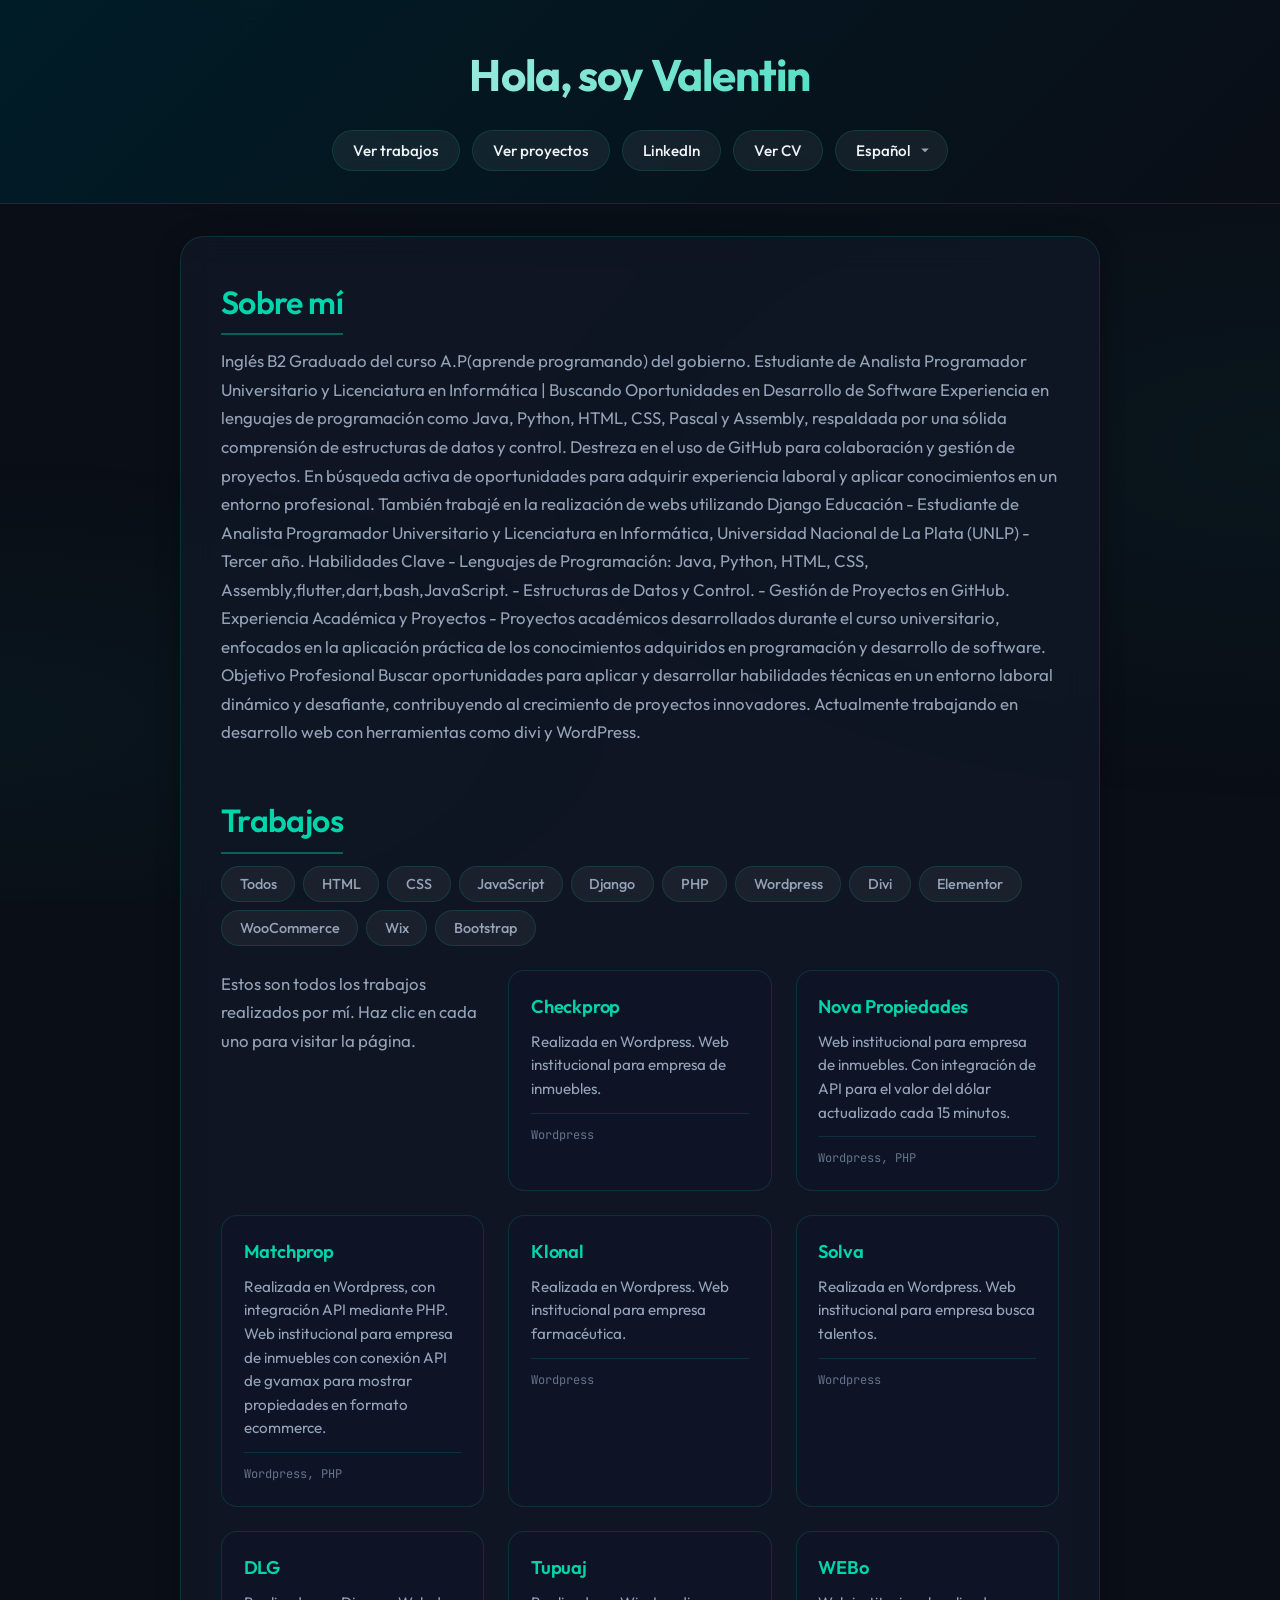
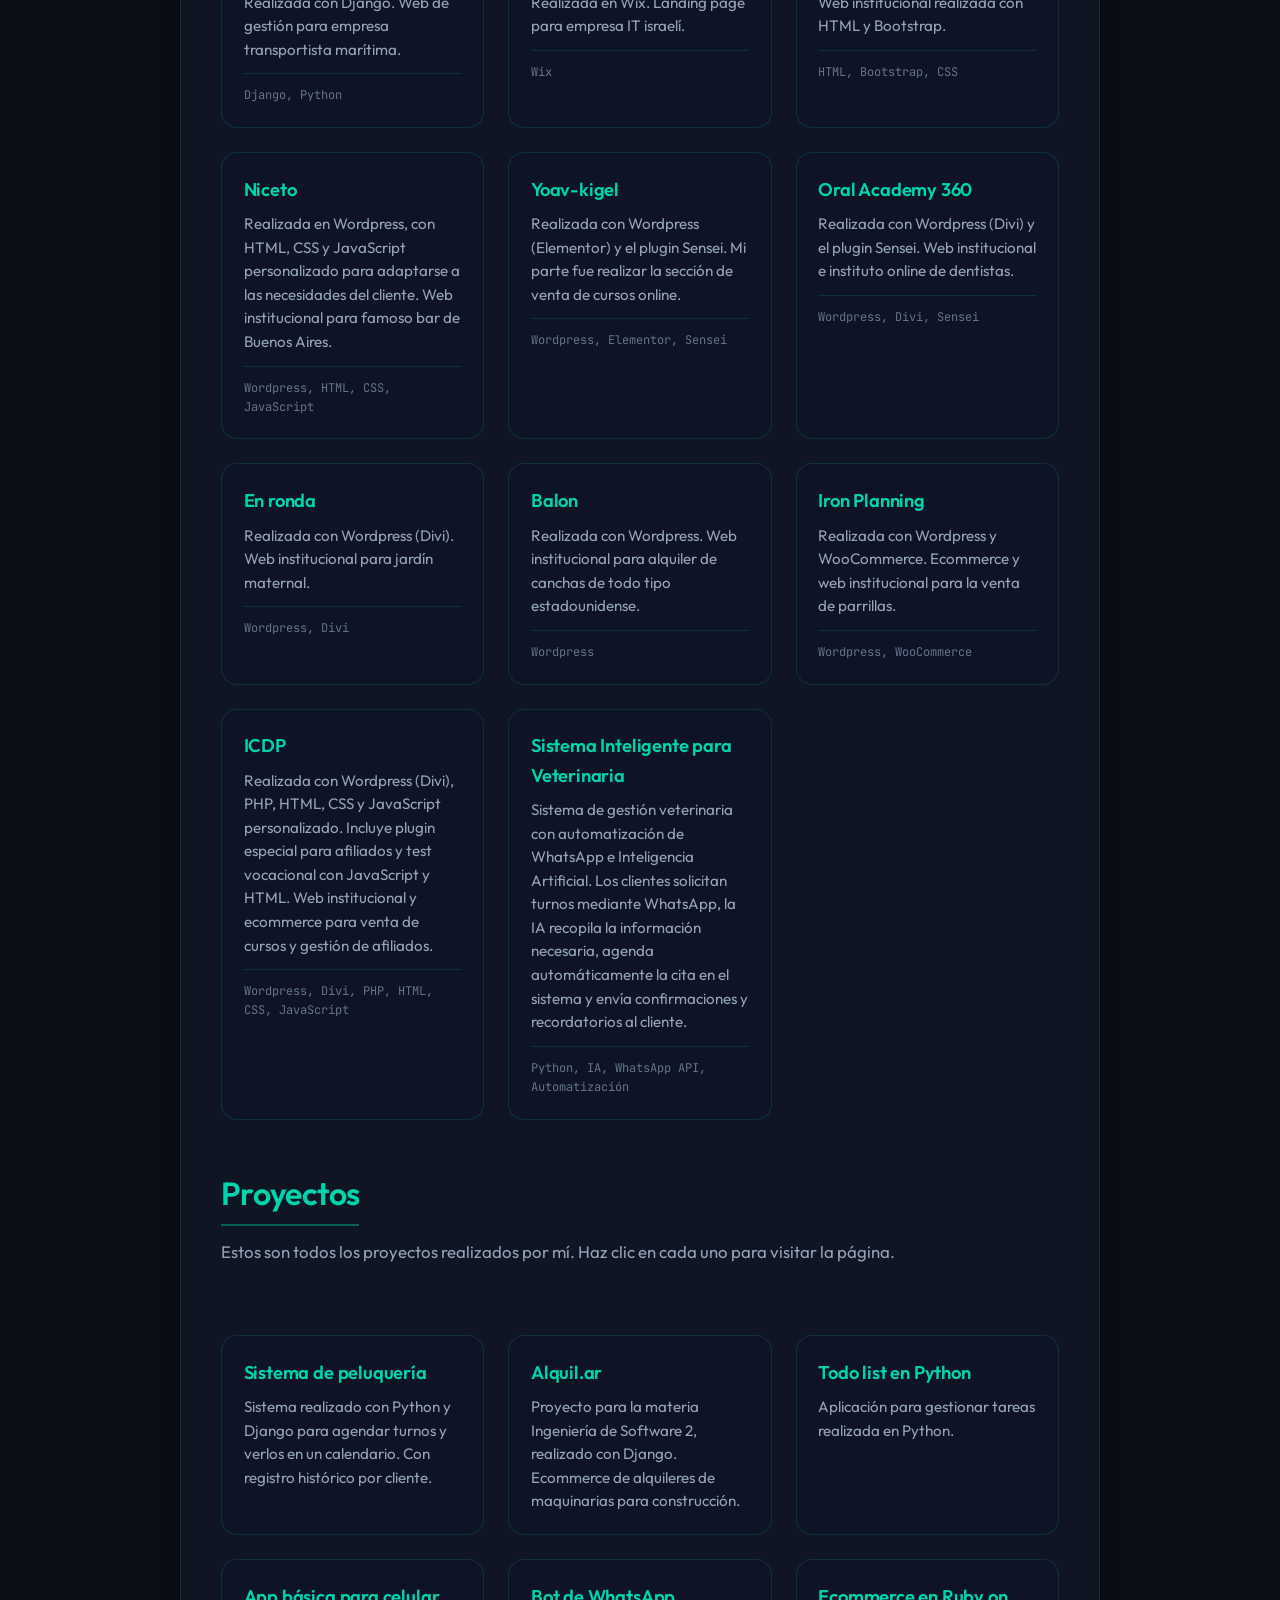
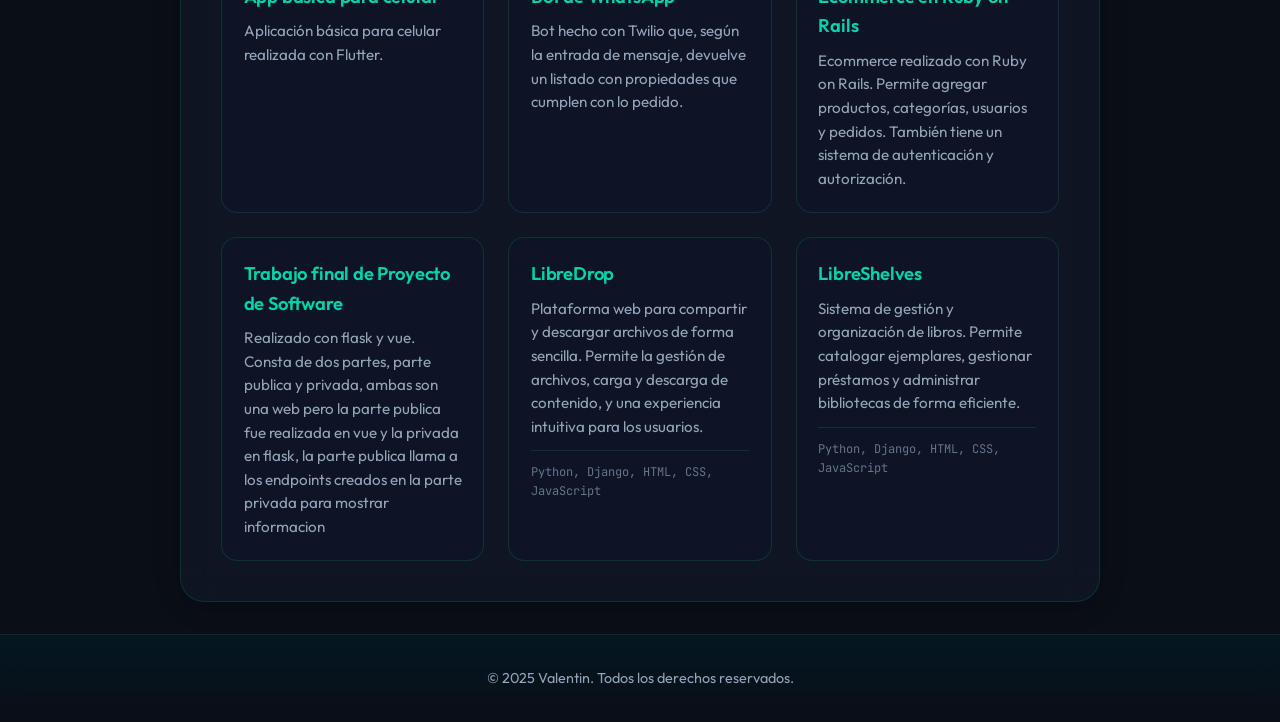
==== commit 279dec99: "Add new projects and descriptions to index.html" ====
--- a/index.html
+++ b/index.html
@@ -136,6 +136,16 @@
                     <div class="project-desc">Realizada con Wordpress (Divi), PHP, HTML, CSS y JavaScript personalizado. Incluye plugin especial para afiliados y test vocacional con JavaScript y HTML. Web institucional y ecommerce para venta de cursos y gestión de afiliados.</div>
                     <div class="project-tags">Wordpress, Divi, PHP, HTML, CSS, JavaScript</div>
                 </div>
+
+                   <div class="project-card">
+    <div class="project-title">Sistema Inteligente para Veterinaria</div>
+    <div class="project-desc">
+        Sistema de gestión veterinaria con automatización de WhatsApp e Inteligencia Artificial.
+        Los clientes solicitan turnos mediante WhatsApp, la IA recopila la información necesaria,
+        agenda automáticamente la cita en el sistema y envía confirmaciones y recordatorios al cliente.
+    </div>
+    <div class="project-tags">Python, IA, WhatsApp API, Automatización</div>
+</div>
             </div>
         </section>
             <section id="trabajos">
@@ -175,6 +185,24 @@
                         <div class="project-title">Trabajo final de Proyecto de Software</div>
                         <div class="project-desc">Realizado con flask y vue. Consta de dos partes, parte publica y privada, ambas son una web pero la parte publica fue realizada en vue y la privada en flask, la parte publica llama a los endpoints creados en la parte privada para mostrar informacion</div>
                     </div>
+                    <div class="project-card" onclick="window.open('https://github.com/nunezValen/LibreDrop','_blank')">
+                    <div class="project-title">LibreDrop</div>
+                    <div class="project-desc">
+                        Plataforma web para compartir y descargar archivos de forma sencilla. 
+                        Permite la gestión de archivos, carga y descarga de contenido, y una experiencia intuitiva para los usuarios.
+                    </div>
+                    <div class="project-tags">Python, Django, HTML, CSS, JavaScript</div>
+                    </div>
+                    <div class="project-card" onclick="window.open('https://github.com/nunezValen/LibreShelves','_blank')">
+                    <div class="project-title">LibreShelves</div>
+                    <div class="project-desc">
+                        Sistema de gestión y organización de libros. Permite catalogar ejemplares,
+                        gestionar préstamos y administrar bibliotecas de forma eficiente.
+                    </div>
+                    <div class="project-tags">Python, Django, HTML, CSS, JavaScript</div>
+                    </div>
+
+                 
                 </div>
             </section>
     </main>
@@ -254,6 +282,18 @@
                 {title: 'Balon', desc: 'Made with Wordpress. Institutional website for renting all types of sports fields in the US.'},
                 {title: 'Iron Planning', desc: 'Made with Wordpress and WooCommerce. Ecommerce and institutional website for grill sales.'},
                 {title: 'ICDP', desc: 'Made with Wordpress (Divi), PHP, HTML, CSS and custom JavaScript. Includes special plugin for affiliates and vocational test with JavaScript and HTML. Institutional website and ecommerce for course sales and affiliate management.'}
+                {
+    title: 'LibreDrop',
+    desc: 'Web platform for easy file sharing and downloading. Allows file management, content uploads and downloads, and provides an intuitive user experience.'
+},
+                {
+    title: 'LibreShelves',
+    desc: 'Book management and organization system. Allows cataloging books, managing loans, and efficiently administering library collections.'
+},
+                {
+    title: 'AI Veterinary Management System',
+    desc: 'Veterinary management system with WhatsApp automation and Artificial Intelligence. Clients schedule appointments through WhatsApp, the AI collects the required information, automatically registers the appointment in the system, and sends confirmations and reminders.'
+}
             ]
         }
     };
@@ -311,4 +351,4 @@
     </script>
 
 </body>
-</html>+</html>
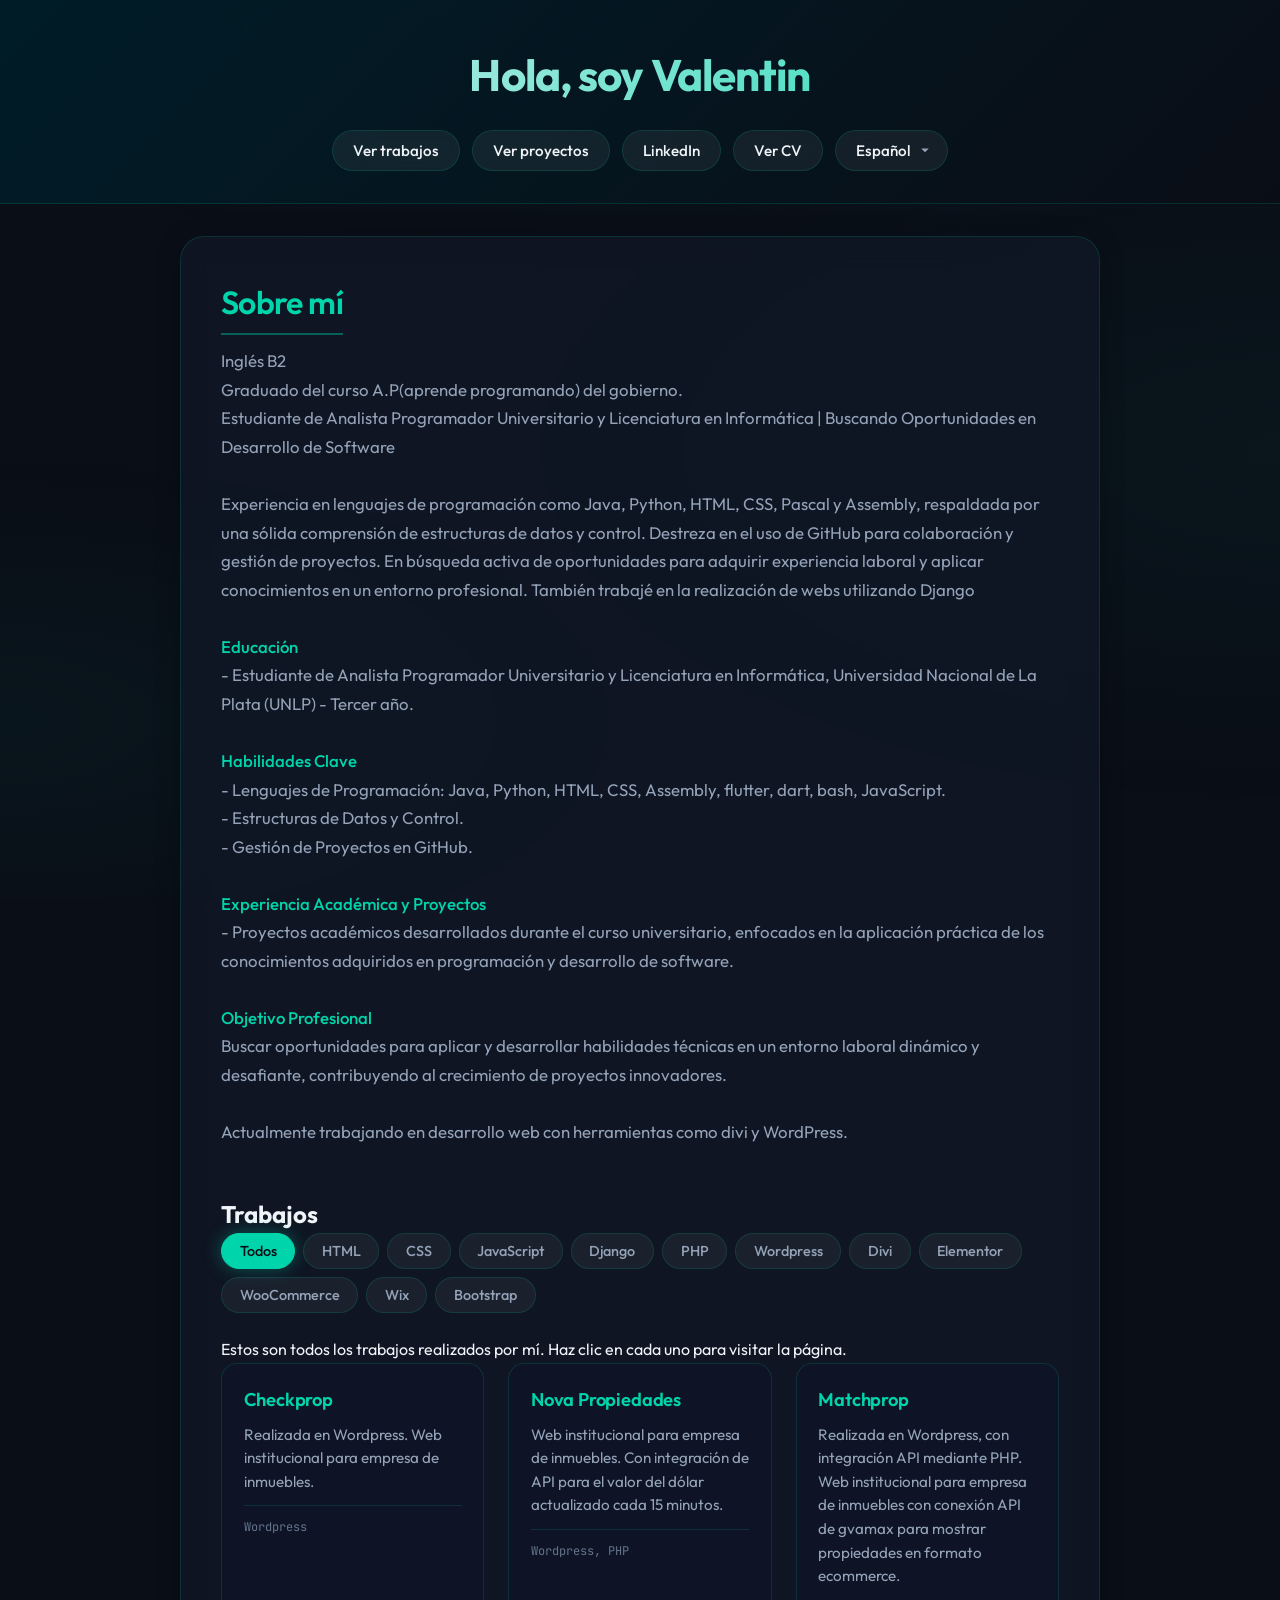
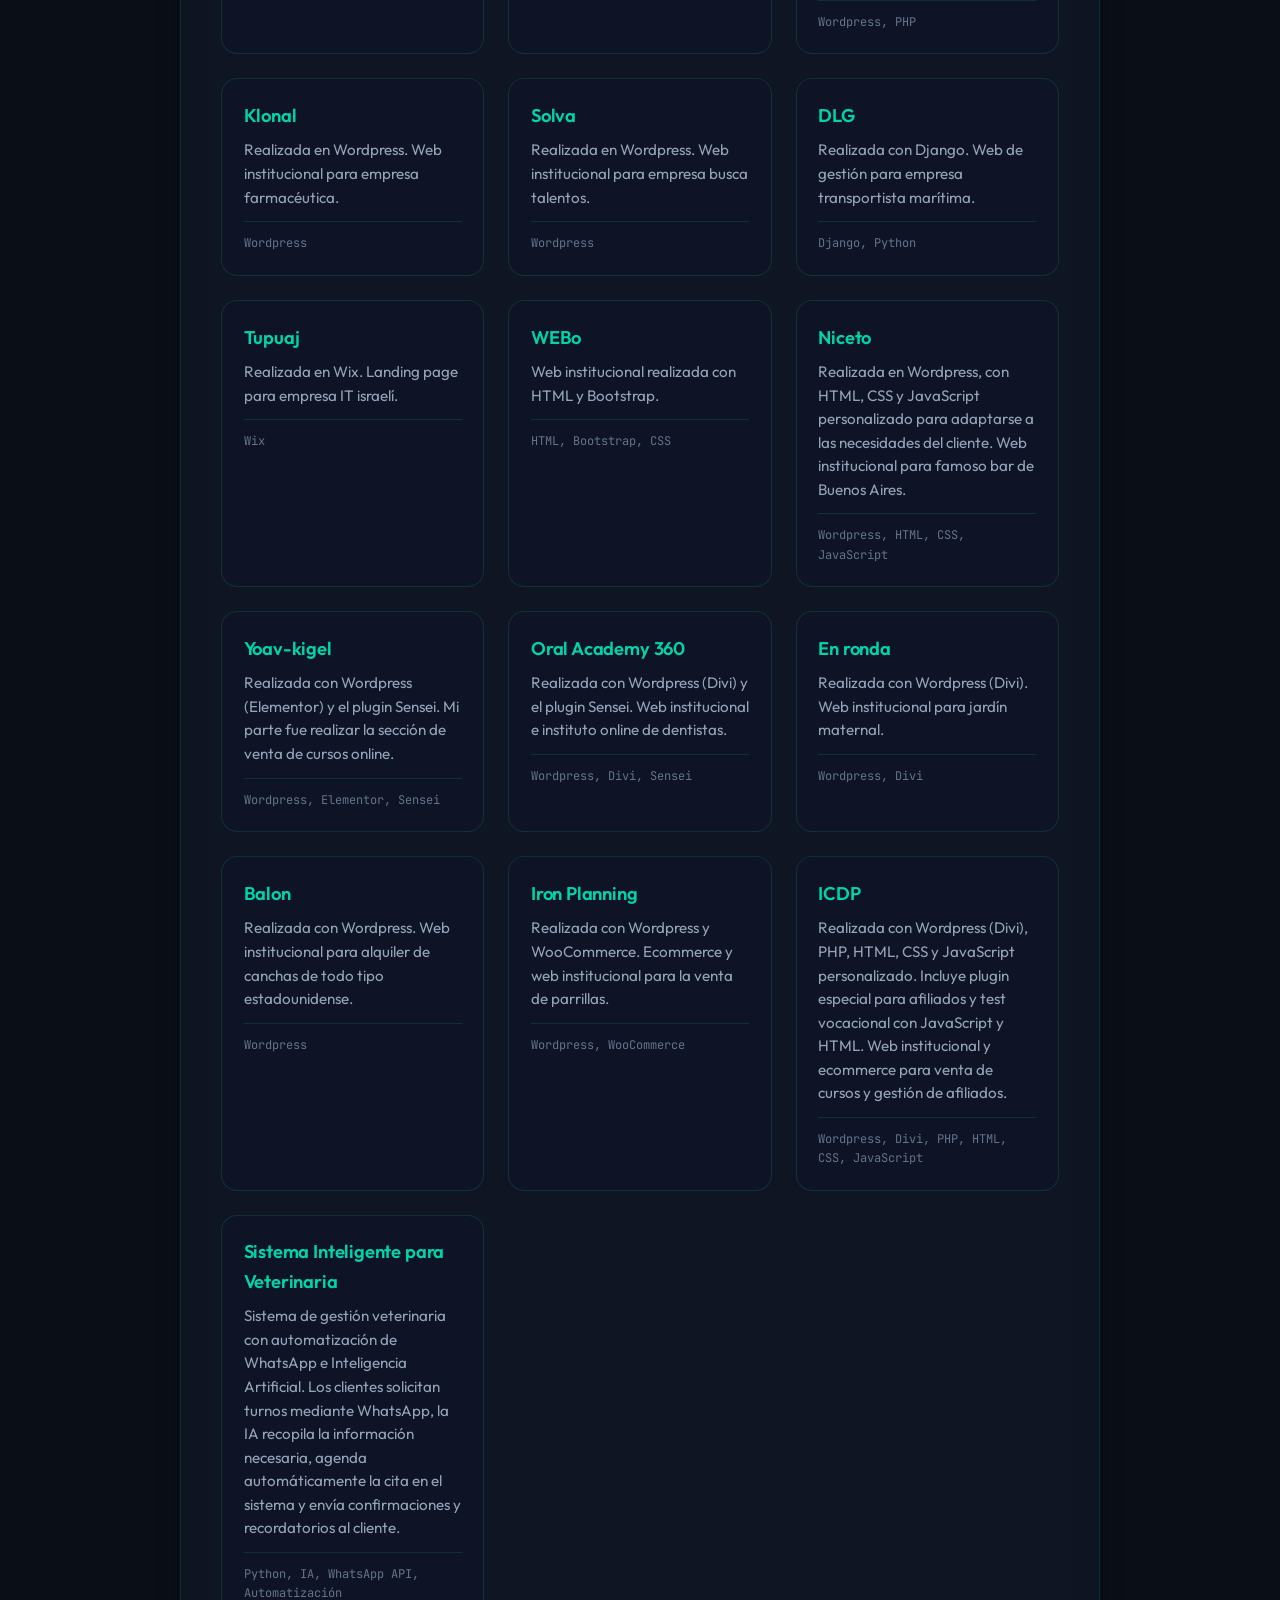
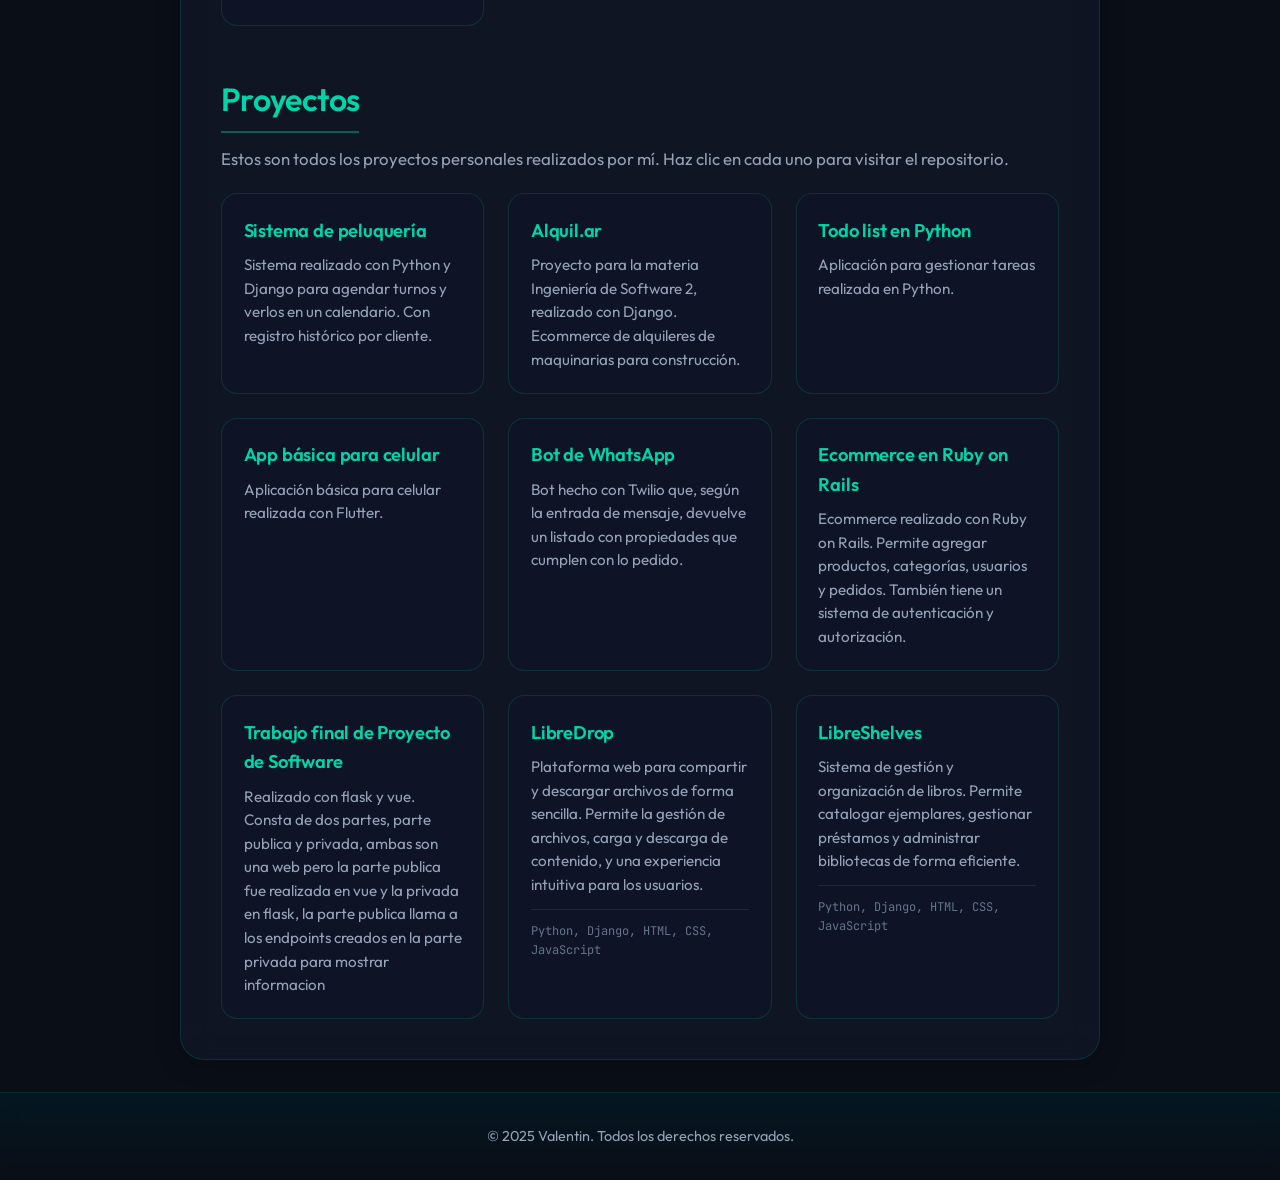
==== commit 5cfb313d: "Refactor index.html structure and content" ====
--- a/index.html
+++ b/index.html
@@ -1,15 +1,14 @@
 <html>
 <head>
     <title>Valentín Nuñez</title>
-        <link rel="stylesheet" type="text/css" href="styles/style.css">
-    <script src="script.js"></script>
+    <link rel="stylesheet" type="text/css" href="styles/style.css">
 </head>
 <body>
     <header>
         <h1 id="main-title">Hola, soy Valentin</h1>
         <nav>
-            <button id="btn-proyectos">Ver trabajos</button>
-            <button id="btn-trabajos">Ver proyectos</button>
+            <button id="btn-trabajos">Ver trabajos</button>
+            <button id="btn-proyectos">Ver proyectos</button>
             <button id="btn-linkedin">LinkedIn</button>
             <button id="btn-cv">Ver CV</button>
             <select id="language-switch">
@@ -21,32 +20,13 @@
     <main>
         <section id="about">
             <h2 id="about-title">Sobre mí</h2>
-            <p id="about-text">Inglés B2
-Graduado del curso A.P(aprende programando) del gobierno. 
-Estudiante de Analista Programador Universitario y Licenciatura en Informática | Buscando Oportunidades en Desarrollo de Software
-
-Experiencia en lenguajes de programación como Java, Python, HTML, CSS, Pascal y Assembly, respaldada por una sólida comprensión de estructuras de datos y control. Destreza en el uso de GitHub para colaboración y gestión de proyectos. En búsqueda activa de oportunidades para adquirir experiencia laboral y aplicar conocimientos en un entorno profesional. También trabajé en la realización de webs utilizando Django
-
-Educación
-- Estudiante de Analista Programador Universitario y Licenciatura en Informática, Universidad Nacional de La Plata (UNLP) - Tercer año.
-
-Habilidades Clave
-- Lenguajes de Programación: Java, Python, HTML, CSS, Assembly,flutter,dart,bash,JavaScript.
-- Estructuras de Datos y Control.
-- Gestión de Proyectos en GitHub.
-
-Experiencia Académica y Proyectos
-- Proyectos académicos desarrollados durante el curso universitario, enfocados en la aplicación práctica de los conocimientos adquiridos en programación y desarrollo de software.
-
-Objetivo Profesional
-Buscar oportunidades para aplicar y desarrollar habilidades técnicas en un entorno laboral dinámico y desafiante, contribuyendo al crecimiento de proyectos innovadores.
-
-Actualmente trabajando en desarrollo web con herramientas como divi y WordPress.</p>
+            <p id="about-text"></p>
         </section>
-        <section id="proyectos">
-            <h2 id="projects-title">Trabajos</h2>
+        
+        <section id="trabajos">
+            <h2 id="works-title">Trabajos</h2>
             <div id="project-filters" style="margin-bottom:1.5rem; display:flex; flex-wrap:wrap; gap:0.5rem;">
-                <button class="filter-btn" data-tech="all">Todos</button>
+                <button class="filter-btn active" data-tech="all">Todos</button>
                 <button class="filter-btn" data-tech="html">HTML</button>
                 <button class="filter-btn" data-tech="css">CSS</button>
                 <button class="filter-btn" data-tech="javascript">JavaScript</button>
@@ -59,8 +39,10 @@
                 <button class="filter-btn" data-tech="wix">Wix</button>
                 <button class="filter-btn" data-tech="bootstrap">Bootstrap</button>
             </div>
-            <div id="projects-list">
-                <p id="projects-desc">Estos son todos los trabajos realizados por mí. Haz clic en cada uno para visitar la página.</p>
+            
+            <p id="works-desc">Estos son todos los trabajos realizados por mí. Haz clic en cada uno para visitar la página.</p>
+            
+            <div id="works-list" style="display:grid; grid-template-columns:repeat(auto-fit,minmax(260px,1fr)); gap:1.5rem;">
                 <div class="project-card" onclick="window.open('https://checkprop.ar','_blank')">
                     <div class="project-title">Checkprop</div>
                     <div class="project-desc">Realizada en Wordpress. Web institucional para empresa de inmuebles.</div>
@@ -136,110 +118,100 @@
                     <div class="project-desc">Realizada con Wordpress (Divi), PHP, HTML, CSS y JavaScript personalizado. Incluye plugin especial para afiliados y test vocacional con JavaScript y HTML. Web institucional y ecommerce para venta de cursos y gestión de afiliados.</div>
                     <div class="project-tags">Wordpress, Divi, PHP, HTML, CSS, JavaScript</div>
                 </div>
-
-                   <div class="project-card">
-    <div class="project-title">Sistema Inteligente para Veterinaria</div>
-    <div class="project-desc">
-        Sistema de gestión veterinaria con automatización de WhatsApp e Inteligencia Artificial.
-        Los clientes solicitan turnos mediante WhatsApp, la IA recopila la información necesaria,
-        agenda automáticamente la cita en el sistema y envía confirmaciones y recordatorios al cliente.
-    </div>
-    <div class="project-tags">Python, IA, WhatsApp API, Automatización</div>
-</div>
+                <div class="project-card">
+                    <div class="project-title">Sistema Inteligente para Veterinaria</div>
+                    <div class="project-desc">Sistema de gestión veterinaria con automatización de WhatsApp e Inteligencia Artificial. Los clientes solicitan turnos mediante WhatsApp, la IA recopila la información necesaria, agenda automáticamente la cita en el sistema y envía confirmaciones y recordatorios al cliente.</div>
+                    <div class="project-tags">Python, IA, WhatsApp API, Automatización</div>
+                </div>
             </div>
         </section>
-            <section id="trabajos">
-                <h2 id="projects-title">Proyectos</h2>
-                <div id="projects-list">
-                    <p id="projects-desc">Estos son todos los proyectos realizados por mí. Haz clic en cada uno para visitar la página.</p>
-
-                </div>
-            </section>
-            <section id="proyectos">
-                <div id="personal-projects-list" style="display:grid; grid-template-columns:repeat(auto-fit,minmax(260px,1fr)); gap:1.5rem;">
-                    <div class="project-card" onclick="window.open('https://github.com/nunezValen/Sistema-Peluqeuria','_blank')">
-                        <div class="project-title">Sistema de peluquería</div>
-                        <div class="project-desc">Sistema realizado con Python y Django para agendar turnos y verlos en un calendario. Con registro histórico por cliente.</div>
-                    </div>
-                    <div class="project-card" onclick="window.open('https://github.com/nunezValen/Alquil.Ar','_blank')">
-                        <div class="project-title">Alquil.ar</div>
-                        <div class="project-desc">Proyecto para la materia Ingeniería de Software 2, realizado con Django. Ecommerce de alquileres de maquinarias para construcción.</div>
-                    </div>
-                    <div class="project-card" onclick="window.open('https://github.com/nunezValen/To-do-list-con-python','_blank')">
-                        <div class="project-title">Todo list en Python</div>
-                        <div class="project-desc">Aplicación para gestionar tareas realizada en Python.</div>
-                    </div>
-                    <div class="project-card" onclick="window.open('https://github.com/nunezValen/Primera-app-celu','_blank')">
-                        <div class="project-title">App básica para celular</div>
-                        <div class="project-desc">Aplicación básica para celular realizada con Flutter.</div>
-                    </div>
-                    <div class="project-card" onclick="window.open('https://github.com/nunezValen/bot','_blank')">
-                        <div class="project-title">Bot de WhatsApp</div>
-                        <div class="project-desc">Bot hecho con Twilio que, según la entrada de mensaje, devuelve un listado con propiedades que cumplen con lo pedido.</div>
-                    </div>
-                    <div class="project-card" onclick="window.open('https://github.com/nunezValen/ruby','_blank')">
-                        <div class="project-title">Ecommerce en Ruby on Rails</div>
-                        <div class="project-desc">Ecommerce realizado con Ruby on Rails. Permite agregar productos, categorías, usuarios y pedidos. También tiene un sistema de autenticación y autorización.</div>
-                    </div>
-                    <div class="project-card" onclick="window.open('https://github.com/nunezValen/Trabajo-final-proyecto-de-software','_blank')">
-                        <div class="project-title">Trabajo final de Proyecto de Software</div>
-                        <div class="project-desc">Realizado con flask y vue. Consta de dos partes, parte publica y privada, ambas son una web pero la parte publica fue realizada en vue y la privada en flask, la parte publica llama a los endpoints creados en la parte privada para mostrar informacion</div>
-                    </div>
-                    <div class="project-card" onclick="window.open('https://github.com/nunezValen/LibreDrop','_blank')">
+
+        <section id="proyectos" style="margin-top: 3rem;">
+            <h2 id="projects-title">Proyectos</h2>
+            <p id="projects-desc">Estos son todos los proyectos realizados por mí. Haz clic en cada uno para visitar la página.</p>
+            
+            <div id="personal-projects-list" style="display:grid; grid-template-columns:repeat(auto-fit,minmax(260px,1fr)); gap:1.5rem;">
+                <div class="project-card" onclick="window.open('https://github.com/nunezValen/Sistema-Peluqeuria','_blank')">
+                    <div class="project-title">Sistema de peluquería</div>
+                    <div class="project-desc">Sistema realizado con Python y Django para agendar turnos y verlos en un calendario. Con registro histórico por cliente.</div>
+                </div>
+                <div class="project-card" onclick="window.open('https://github.com/nunezValen/Alquil.Ar','_blank')">
+                    <div class="project-title">Alquil.ar</div>
+                    <div class="project-desc">Proyecto para la materia Ingeniería de Software 2, realizado con Django. Ecommerce de alquileres de maquinarias para construcción.</div>
+                </div>
+                <div class="project-card" onclick="window.open('https://github.com/nunezValen/To-do-list-con-python','_blank')">
+                    <div class="project-title">Todo list en Python</div>
+                    <div class="project-desc">Aplicación para gestionar tareas realizada en Python.</div>
+                </div>
+                <div class="project-card" onclick="window.open('https://github.com/nunezValen/Primera-app-celu','_blank')">
+                    <div class="project-title">App básica para celular</div>
+                    <div class="project-desc">Aplicación básica para celular realizada con Flutter.</div>
+                </div>
+                <div class="project-card" onclick="window.open('https://github.com/nunezValen/bot','_blank')">
+                    <div class="project-title">Bot de WhatsApp</div>
+                    <div class="project-desc">Bot hecho con Twilio que, según la entrada de mensaje, devuelve un listado con propiedades que cumplen con lo pedido.</div>
+                </div>
+                <div class="project-card" onclick="window.open('https://github.com/nunezValen/ruby','_blank')">
+                    <div class="project-title">Ecommerce en Ruby on Rails</div>
+                    <div class="project-desc">Ecommerce realizado con Ruby on Rails. Permite agregar productos, categorías, usuarios y pedidos. También tiene un sistema de autenticación y autorización.</div>
+                </div>
+                <div class="project-card" onclick="window.open('https://github.com/nunezValen/Trabajo-final-proyecto-de-software','_blank')">
+                    <div class="project-title">Trabajo final de Proyecto de Software</div>
+                    <div class="project-desc">Realizado con flask y vue. Consta de dos partes, parte publica y privada, ambas son una web pero la parte publica fue realizada en vue y la privada en flask, la parte publica llama a los endpoints creados en la parte privada para mostrar informacion</div>
+                </div>
+                <div class="project-card" onclick="window.open('https://github.com/nunezValen/LibreDrop','_blank')">
                     <div class="project-title">LibreDrop</div>
-                    <div class="project-desc">
-                        Plataforma web para compartir y descargar archivos de forma sencilla. 
-                        Permite la gestión de archivos, carga y descarga de contenido, y una experiencia intuitiva para los usuarios.
-                    </div>
+                    <div class="project-desc">Plataforma web para compartir y descargar archivos de forma sencilla. Permite la gestión de archivos, carga y descarga de contenido, y una experiencia intuitiva para los usuarios.</div>
                     <div class="project-tags">Python, Django, HTML, CSS, JavaScript</div>
-                    </div>
-                    <div class="project-card" onclick="window.open('https://github.com/nunezValen/LibreShelves','_blank')">
+                </div>
+                <div class="project-card" onclick="window.open('https://github.com/nunezValen/LibreShelves','_blank')">
                     <div class="project-title">LibreShelves</div>
-                    <div class="project-desc">
-                        Sistema de gestión y organización de libros. Permite catalogar ejemplares,
-                        gestionar préstamos y administrar bibliotecas de forma eficiente.
-                    </div>
+                    <div class="project-desc">Sistema de gestión y organización de libros. Permite catalogar ejemplares, gestionar préstamos y administrar bibliotecas de forma eficiente.</div>
                     <div class="project-tags">Python, Django, HTML, CSS, JavaScript</div>
-                    </div>
-
-                 
-                </div>
-            </section>
+                </div>
+            </div>
+        </section>
     </main>
     <footer>
         <p id="footer-text">© 2025 Valentin. Todos los derechos reservados.</p>
     </footer>
 
     <script>
-    // Scroll a la sección de proyectos
+    // Scroll a las secciones
+    document.getElementById('btn-trabajos').onclick = function() {
+        document.getElementById('trabajos').scrollIntoView({ behavior: 'smooth' });
+    };
+    
     document.getElementById('btn-proyectos').onclick = function() {
         document.getElementById('proyectos').scrollIntoView({ behavior: 'smooth' });
     };
-    // Scroll a la sección de trabajos
-    document.getElementById('btn-trabajos').onclick = function() {
-        document.getElementById('trabajos').scrollIntoView({ behavior: 'smooth' });
-    };
+
     // Ir a la página de CV
     document.getElementById('btn-cv').onclick = function() {
         window.location.href = 'cv.html';
     };
+    
     // Ir a LinkedIn
     document.getElementById('btn-linkedin').onclick = function() {
         window.open('https://www.linkedin.com/in/valentin-ezequiel-nuñez-8009a726b', '_blank');
     };
 
-    // Traducciones
+    // Traducciones unificadas (incluyendo todos los trabajos y proyectos en orden)
     const translations = {
         es: {
             mainTitle: 'Hola, soy Valentin',
             aboutTitle: 'Sobre mí',
             aboutText: 'Inglés B2<br>Graduado del curso A.P(aprende programando) del gobierno.<br>Estudiante de Analista Programador Universitario y Licenciatura en Informática | Buscando Oportunidades en Desarrollo de Software<br><br>Experiencia en lenguajes de programación como Java, Python, HTML, CSS, Pascal y Assembly, respaldada por una sólida comprensión de estructuras de datos y control. Destreza en el uso de GitHub para colaboración y gestión de proyectos. En búsqueda activa de oportunidades para adquirir experiencia laboral y aplicar conocimientos en un entorno profesional. También trabajé en la realización de webs utilizando Django<br><br><b>Educación</b><br>- Estudiante de Analista Programador Universitario y Licenciatura en Informática, Universidad Nacional de La Plata (UNLP) - Tercer año.<br><br><b>Habilidades Clave</b><br>- Lenguajes de Programación: Java, Python, HTML, CSS, Assembly, flutter, dart, bash, JavaScript.<br>- Estructuras de Datos y Control.<br>- Gestión de Proyectos en GitHub.<br><br><b>Experiencia Académica y Proyectos</b><br>- Proyectos académicos desarrollados durante el curso universitario, enfocados en la aplicación práctica de los conocimientos adquiridos en programación y desarrollo de software.<br><br><b>Objetivo Profesional</b><br>Buscar oportunidades para aplicar y desarrollar habilidades técnicas en un entorno laboral dinámico y desafiante, contribuyendo al crecimiento de proyectos innovadores.<br><br>Actualmente trabajando en desarrollo web con herramientas como divi y WordPress.',
-            projectsTitle: 'Trabajos',
-            projectsDesc: 'Estos son todos los trabajos realizados por mí. Haz clic en cada uno para visitar la página.',
-            btnProyectos: 'Ver trabajos',
+            worksTitle: 'Trabajos',
+            worksDesc: 'Estos son todos los trabajos realizados por mí. Haz clic en cada uno para visitar la página.',
+            projectsTitle: 'Proyectos',
+            projectsDesc: 'Estos son todos los proyectos personales realizados por mí. Haz clic en cada uno para visitar el repositorio.',
+            btnTrabajos: 'Ver trabajos',
+            btnProyectos: 'Ver proyectos',
             btnCV: 'Ver CV',
             footerText: '© 2025 Valentin. Todos los derechos reservados.',
-            projects: [
+            allCards: [
+                // Trabajos
                 {title: 'Checkprop', desc: 'Realizada en Wordpress. Web institucional para empresa de inmuebles.'},
                 {title: 'Nova Propiedades', desc: 'Web institucional para empresa de inmuebles. Con integración de API para el valor del dólar actualizado cada 15 minutos.'},
                 {title: 'Matchprop', desc: 'Realizada en Wordpress, con integración API mediante PHP. Web institucional para empresa de inmuebles con conexión API de gvamax para mostrar propiedades en formato ecommerce.'},
@@ -254,19 +226,34 @@
                 {title: 'En ronda', desc: 'Realizada con Wordpress (Divi). Web institucional para jardín maternal.'},
                 {title: 'Balon', desc: 'Realizada con Wordpress. Web institucional para alquiler de canchas de todo tipo estadounidense.'},
                 {title: 'Iron Planning', desc: 'Realizada con Wordpress y WooCommerce. Ecommerce y web institucional para la venta de parrillas.'},
-                {title: 'ICDP', desc: 'Realizada con Wordpress (Divi), PHP, HTML, CSS y JavaScript personalizado. Incluye plugin especial para afiliados y test vocacional con JavaScript y HTML. Web institucional y ecommerce para venta de cursos y gestión de afiliados.'}
+                {title: 'ICDP', desc: 'Realizada con Wordpress (Divi), PHP, HTML, CSS y JavaScript personalizado. Incluye plugin especial para afiliados y test vocacional con JavaScript y HTML. Web institucional y ecommerce para venta de cursos y gestión de afiliados.'},
+                {title: 'Sistema Inteligente para Veterinaria', desc: 'Sistema de gestión veterinaria con automatización de WhatsApp e Inteligencia Artificial. Los clientes solicitan turnos mediante WhatsApp, la IA recopila la información necesaria, agenda automáticamente la cita en el sistema y envía confirmaciones y recordatorios al cliente.'},
+                // Proyectos Personales
+                {title: 'Sistema de peluquería', desc: 'Sistema realizado con Python y Django para agendar turnos y verlos en un calendario. Con registro histórico por cliente.'},
+                {title: 'Alquil.ar', desc: 'Proyecto para la materia Ingeniería de Software 2, realizado con Django. Ecommerce de alquileres de maquinarias para construcción.'},
+                {title: 'Todo list en Python', desc: 'Aplicación para gestionar tareas realizada en Python.'},
+                {title: 'App básica para celular', desc: 'Aplicación básica para celular realizada con Flutter.'},
+                {title: 'Bot de WhatsApp', desc: 'Bot hecho con Twilio que, según la entrada de mensaje, devuelve un listado con propiedades que cumplen con lo pedido.'},
+                {title: 'Ecommerce en Ruby on Rails', desc: 'Ecommerce realizado con Ruby on Rails. Permite agregar productos, categorías, usuarios y pedidos. También tiene un sistema de autenticación y autorización.'},
+                {title: 'Trabajo final de Proyecto de Software', desc: 'Realizado con flask y vue. Consta de dos partes, parte publica y privada, ambas son una web pero la parte publica fue realizada en vue y la privada en flask, la parte publica llama a los endpoints creados en la parte privada para mostrar informacion'},
+                {title: 'LibreDrop', desc: 'Plataforma web para compartir y descargar archivos de forma sencilla. Permite la gestión de archivos, carga y descarga de contenido, y una experiencia intuitiva para los usuarios.'},
+                {title: 'LibreShelves', desc: 'Sistema de gestión y organización de libros. Permite catalogar ejemplares, gestionar préstamos y administrar bibliotecas de forma eficiente.'}
             ]
         },
         en: {
             mainTitle: 'Hi, I am Valentin',
             aboutTitle: 'About me',
             aboutText: 'English B2<br>Graduate of the A.P (Aprende Programando) course by the government.<br>Student of University Programming Analyst and Bachelor of Informatics | Seeking Opportunities in Software Development<br><br>Experience in programming languages such as Java, Python, HTML, CSS, Pascal and Assembly, backed by a solid understanding of data structures and control. Skilled in using GitHub for collaboration and project management. Actively seeking opportunities to gain work experience and apply knowledge in a professional environment. Also worked on web development using Django<br><br><b>Education</b><br>- Student of University Programming Analyst and Bachelor of Informatics, National University of La Plata (UNLP) - Third year.<br><br><b>Key Skills</b><br>- Programming Languages: Java, Python, HTML, CSS, Assembly, flutter, dart, bash, JavaScript.<br>- Data Structures and Control.<br>- Project Management in GitHub.<br><br><b>Academic Experience and Projects</b><br>- Academic projects developed during the university course, focused on the practical application of acquired knowledge in programming and software development.<br><br><b>Professional Objective</b><br>Seeking opportunities to apply and develop technical skills in a dynamic and challenging work environment, contributing to the growth of innovative projects.<br><br>Currently working in web development with tools like Divi and WordPress.',
-            projectsTitle: 'Works',
-            projectsDesc: 'These are all the works I have done. Click each one to visit the page.',
-            btnProyectos: 'See works',
+            worksTitle: 'Works',
+            worksDesc: 'These are all the works I have done. Click each one to visit the page.',
+            projectsTitle: 'Projects',
+            projectsDesc: 'These are all my personal projects. Click each one to visit the repository.',
+            btnTrabajos: 'See works',
+            btnProyectos: 'See projects',
             btnCV: 'See CV',
             footerText: '© 2025 Valentin. All rights reserved.',
-            projects: [
+            allCards: [
+                // Works
                 {title: 'Checkprop', desc: 'Made in Wordpress. Institutional website for a real estate company.'},
                 {title: 'Nova Propiedades', desc: 'Institutional website for a real estate company. With API integration for the dollar value updated every 15 minutes.'},
                 {title: 'Matchprop', desc: 'Made in Wordpress, with API integration via PHP. Institutional website for a real estate company with gvamax API connection to display properties in ecommerce format.'},
@@ -281,30 +268,33 @@
                 {title: 'En ronda', desc: 'Made with Wordpress (Divi). Institutional website for a kindergarten.'},
                 {title: 'Balon', desc: 'Made with Wordpress. Institutional website for renting all types of sports fields in the US.'},
                 {title: 'Iron Planning', desc: 'Made with Wordpress and WooCommerce. Ecommerce and institutional website for grill sales.'},
-                {title: 'ICDP', desc: 'Made with Wordpress (Divi), PHP, HTML, CSS and custom JavaScript. Includes special plugin for affiliates and vocational test with JavaScript and HTML. Institutional website and ecommerce for course sales and affiliate management.'}
-                {
-    title: 'LibreDrop',
-    desc: 'Web platform for easy file sharing and downloading. Allows file management, content uploads and downloads, and provides an intuitive user experience.'
-},
-                {
-    title: 'LibreShelves',
-    desc: 'Book management and organization system. Allows cataloging books, managing loans, and efficiently administering library collections.'
-},
-                {
-    title: 'AI Veterinary Management System',
-    desc: 'Veterinary management system with WhatsApp automation and Artificial Intelligence. Clients schedule appointments through WhatsApp, the AI collects the required information, automatically registers the appointment in the system, and sends confirmations and reminders.'
-}
+                {title: 'ICDP', desc: 'Made with Wordpress (Divi), PHP, HTML, CSS and custom JavaScript. Includes special plugin for affiliates and vocational test with JavaScript and HTML. Institutional website and ecommerce for course sales and affiliate management.'},
+                {title: 'AI Veterinary Management System', desc: 'Veterinary management system with WhatsApp automation and Artificial Intelligence. Clients schedule appointments through WhatsApp, the AI collects the required information, automatically registers the appointment in the system, and sends confirmations and reminders.'},
+                // Personal Projects
+                {title: 'Hair salon system', desc: 'System made with Python and Django to schedule appointments and view them on a calendar. With historical records per client.'},
+                {title: 'Alquil.ar', desc: 'Project for the Software Engineering 2 subject, made with Django. Ecommerce for construction machinery rentals.'},
+                {title: 'To-do list in Python', desc: 'Application to manage tasks made in Python.'},
+                {title: 'Basic mobile app', desc: 'Basic mobile application made with Flutter.'},
+                {title: 'WhatsApp Bot', desc: 'Bot made with Twilio that, depending on the message input, returns a list of properties that meet the request.'},
+                {title: 'Ruby on Rails Ecommerce', desc: 'Ecommerce made with Ruby on Rails. Allows adding products, categories, users, and orders. Also has an authentication and authorization system.'},
+                {title: 'Software Project Final Work', desc: 'Made with Flask and Vue. Consists of public and private parts; the public part was made in Vue and the private in Flask. The public part calls endpoints created in the private part to show information.'},
+                {title: 'LibreDrop', desc: 'Web platform for easy file sharing and downloading. Allows file management, content uploads and downloads, and provides an intuitive user experience.'},
+                {title: 'LibreShelves', desc: 'Book management and organization system. Allows cataloging books, managing loans, and efficiently administering library collections.'}
             ]
         }
     };
 
     function updateProjects(lang) {
-        const cards = document.querySelectorAll('#projects-list .project-card');
-        const data = translations[lang].projects;
+        // Seleccionamos absolutamente todas las tarjetas en la página
+        const cards = document.querySelectorAll('.project-card');
+        const data = translations[lang].allCards;
+        
         cards.forEach((card, i) => {
             if (data[i]) {
-                card.querySelector('.project-title').textContent = data[i].title;
-                card.querySelector('.project-desc').textContent = data[i].desc;
+                const titleEl = card.querySelector('.project-title');
+                const descEl = card.querySelector('.project-desc');
+                if (titleEl) titleEl.textContent = data[i].title;
+                if (descEl) descEl.textContent = data[i].desc;
             }
         });
     }
@@ -313,11 +303,18 @@
         document.getElementById('main-title').textContent = translations[lang].mainTitle;
         document.getElementById('about-title').textContent = translations[lang].aboutTitle;
         document.getElementById('about-text').innerHTML = translations[lang].aboutText;
+        
+        document.getElementById('works-title').textContent = translations[lang].worksTitle;
+        document.getElementById('works-desc').textContent = translations[lang].worksDesc;
+        
         document.getElementById('projects-title').textContent = translations[lang].projectsTitle;
         document.getElementById('projects-desc').textContent = translations[lang].projectsDesc;
+        
+        document.getElementById('btn-trabajos').textContent = translations[lang].btnTrabajos;
         document.getElementById('btn-proyectos').textContent = translations[lang].btnProyectos;
         document.getElementById('btn-cv').textContent = translations[lang].btnCV;
         document.getElementById('footer-text').textContent = translations[lang].footerText;
+        
         document.documentElement.lang = lang;
         updateProjects(lang);
     }
@@ -326,16 +323,16 @@
         applyLanguage(e.target.value);
     };
 
-    // Aplicar idioma inicial al cargar (con <br> en "Sobre mí" para que se vea bien desde el inicio)
+    // Carga inicial del idioma
     applyLanguage('es');
 
-    // Filtrado de proyectos
+    // Filtrado de proyectos en la sección "Trabajos"
     const filterBtns = document.querySelectorAll('.filter-btn');
     filterBtns.forEach(btn => {
         btn.onclick = function() {
             const tech = btn.getAttribute('data-tech');
-            // Solo filtra los trabajos (cards dentro de #projects-list)
-            const cards = document.querySelectorAll('#projects-list .project-card');
+            const cards = document.querySelectorAll('#works-list .project-card');
+            
             cards.forEach(card => {
                 if (tech === 'all') {
                     card.style.display = '';
@@ -344,11 +341,11 @@
                     card.style.display = tags.includes(tech) ? '' : 'none';
                 }
             });
+            
             filterBtns.forEach(b => b.classList.remove('active'));
             btn.classList.add('active');
         };
     });
     </script>
-
 </body>
 </html>
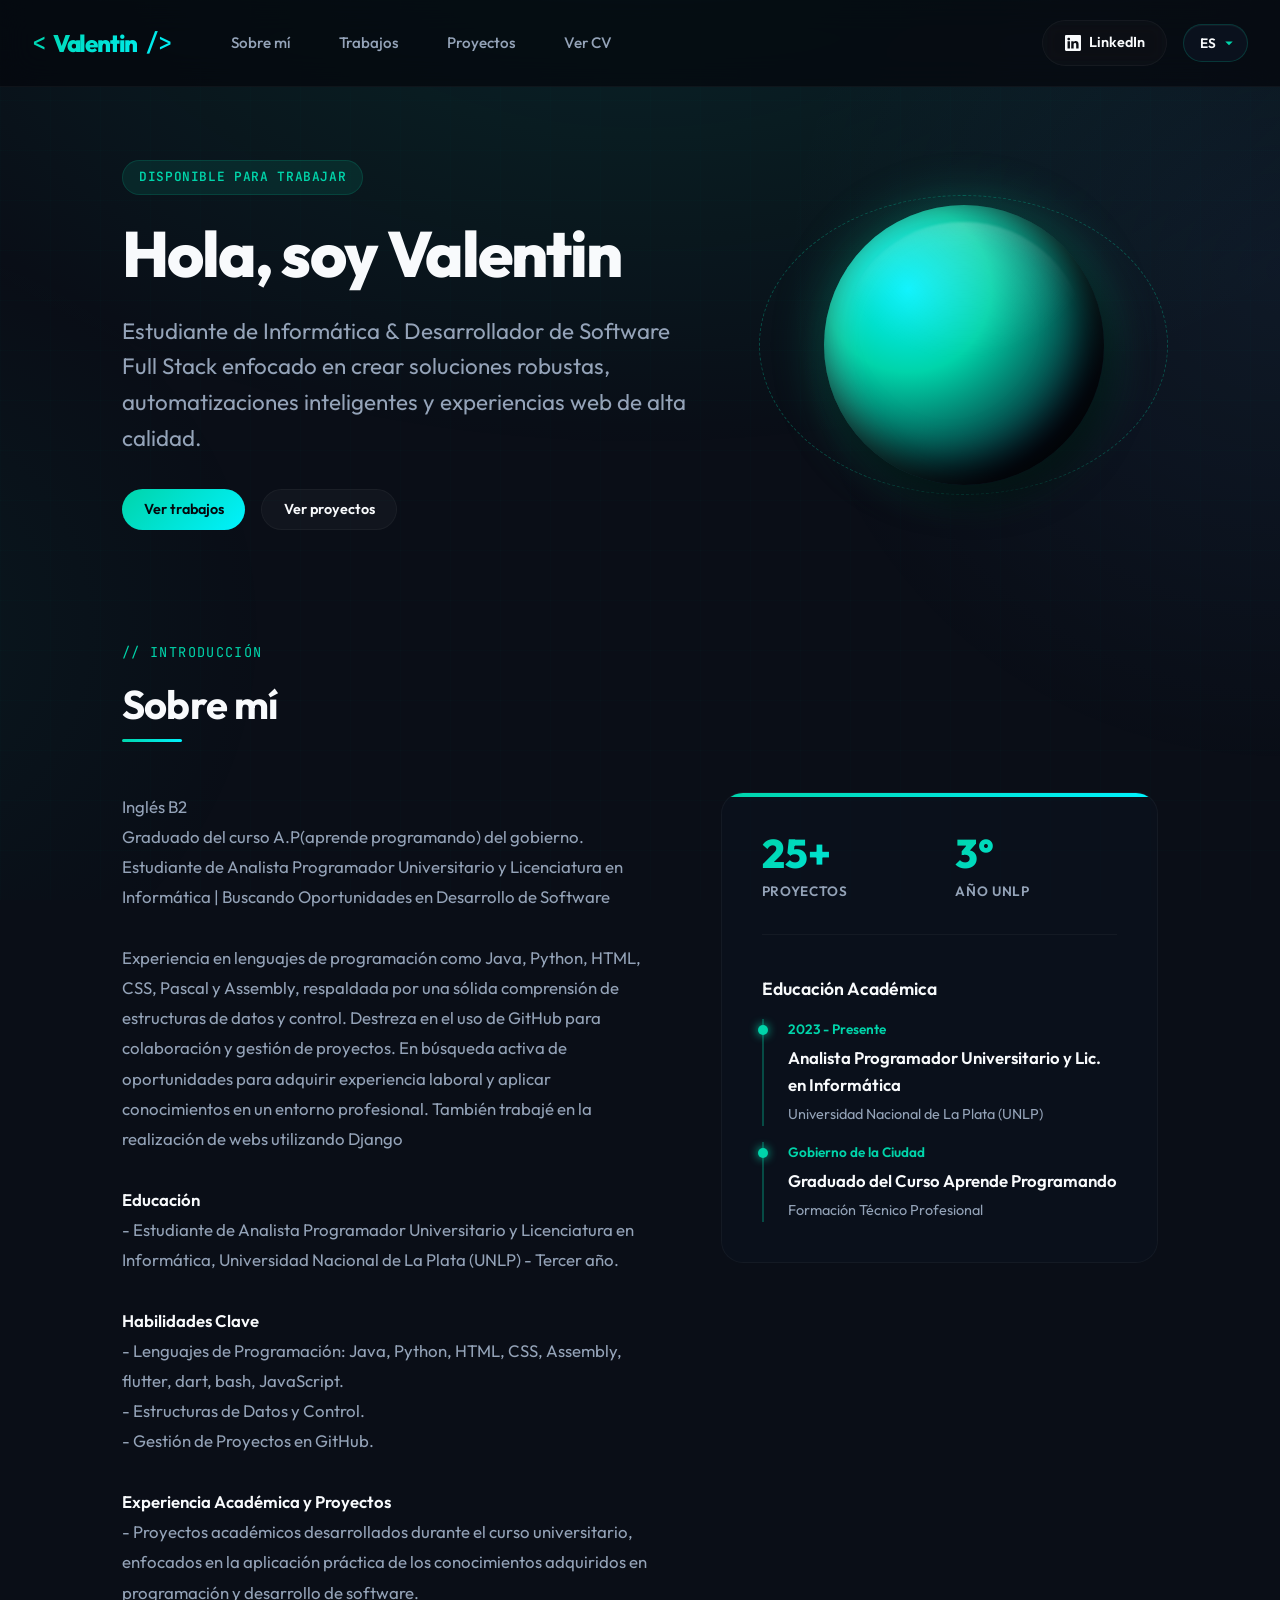
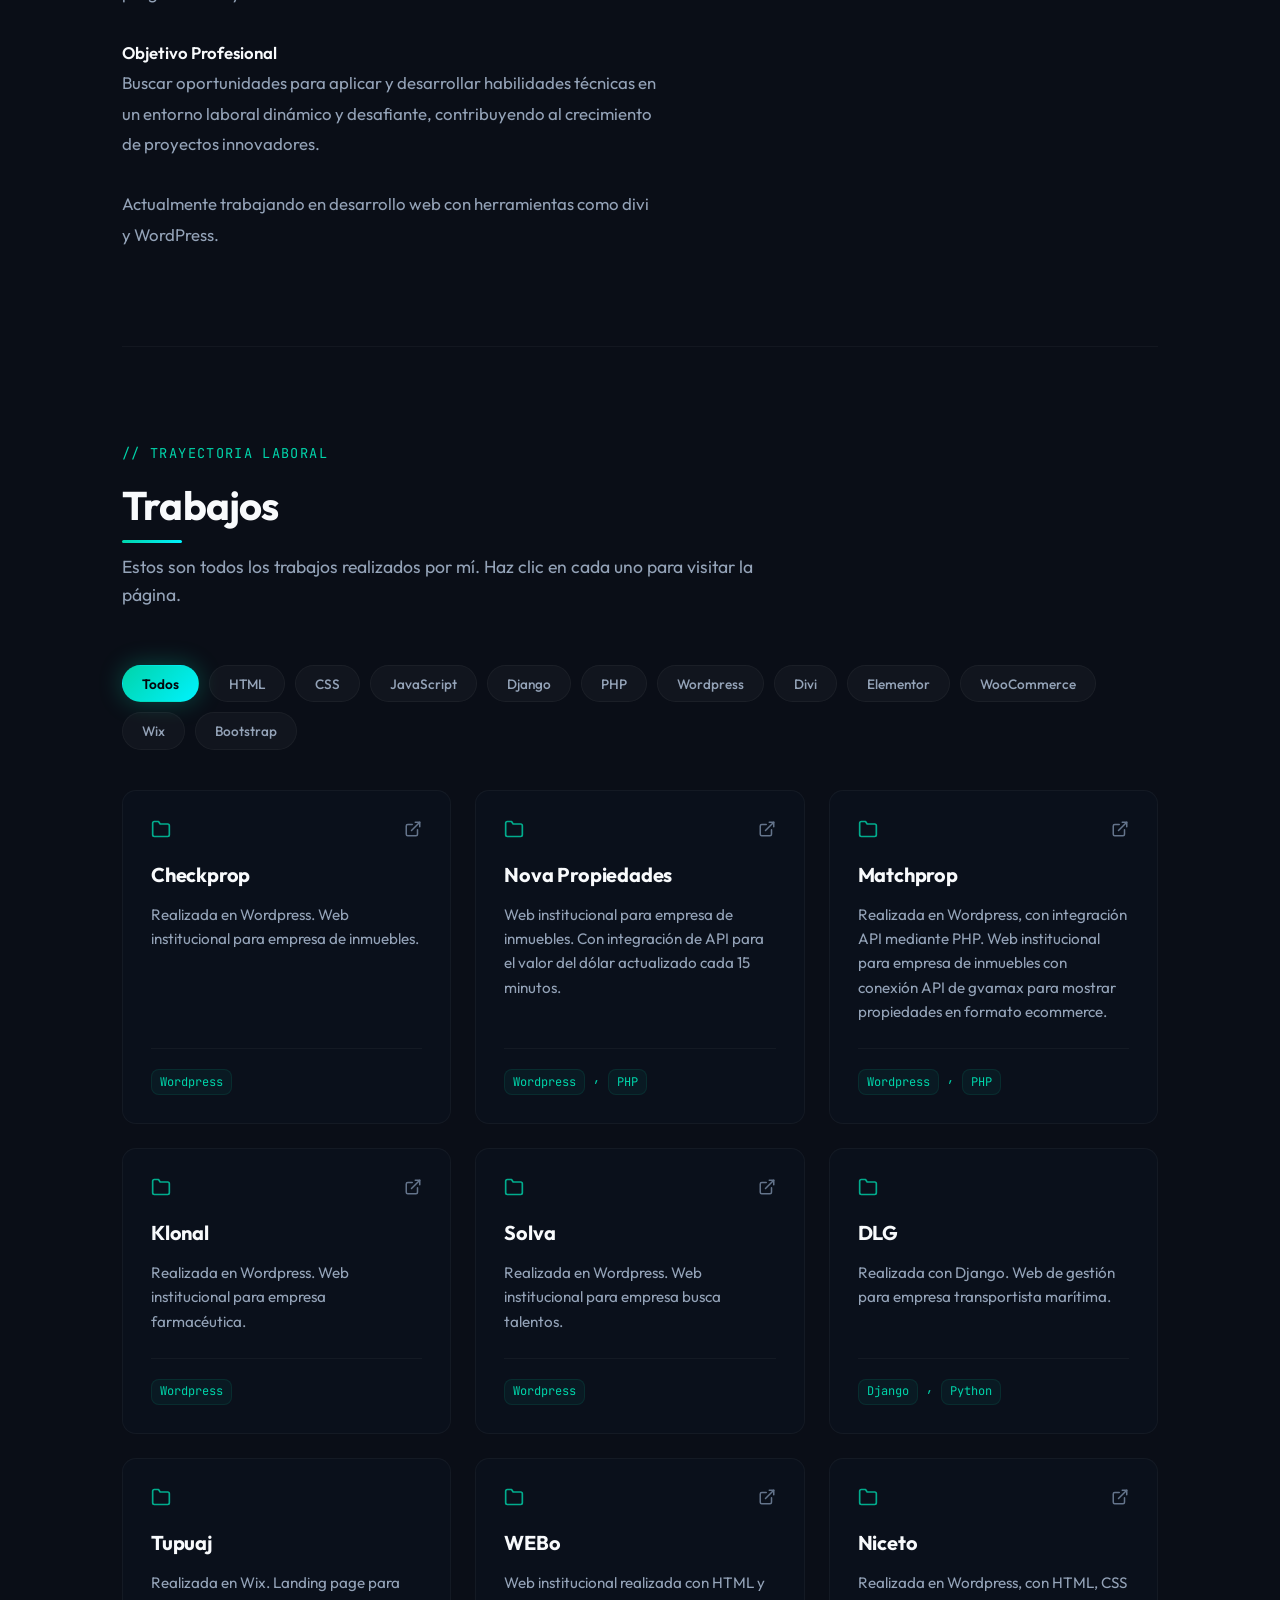
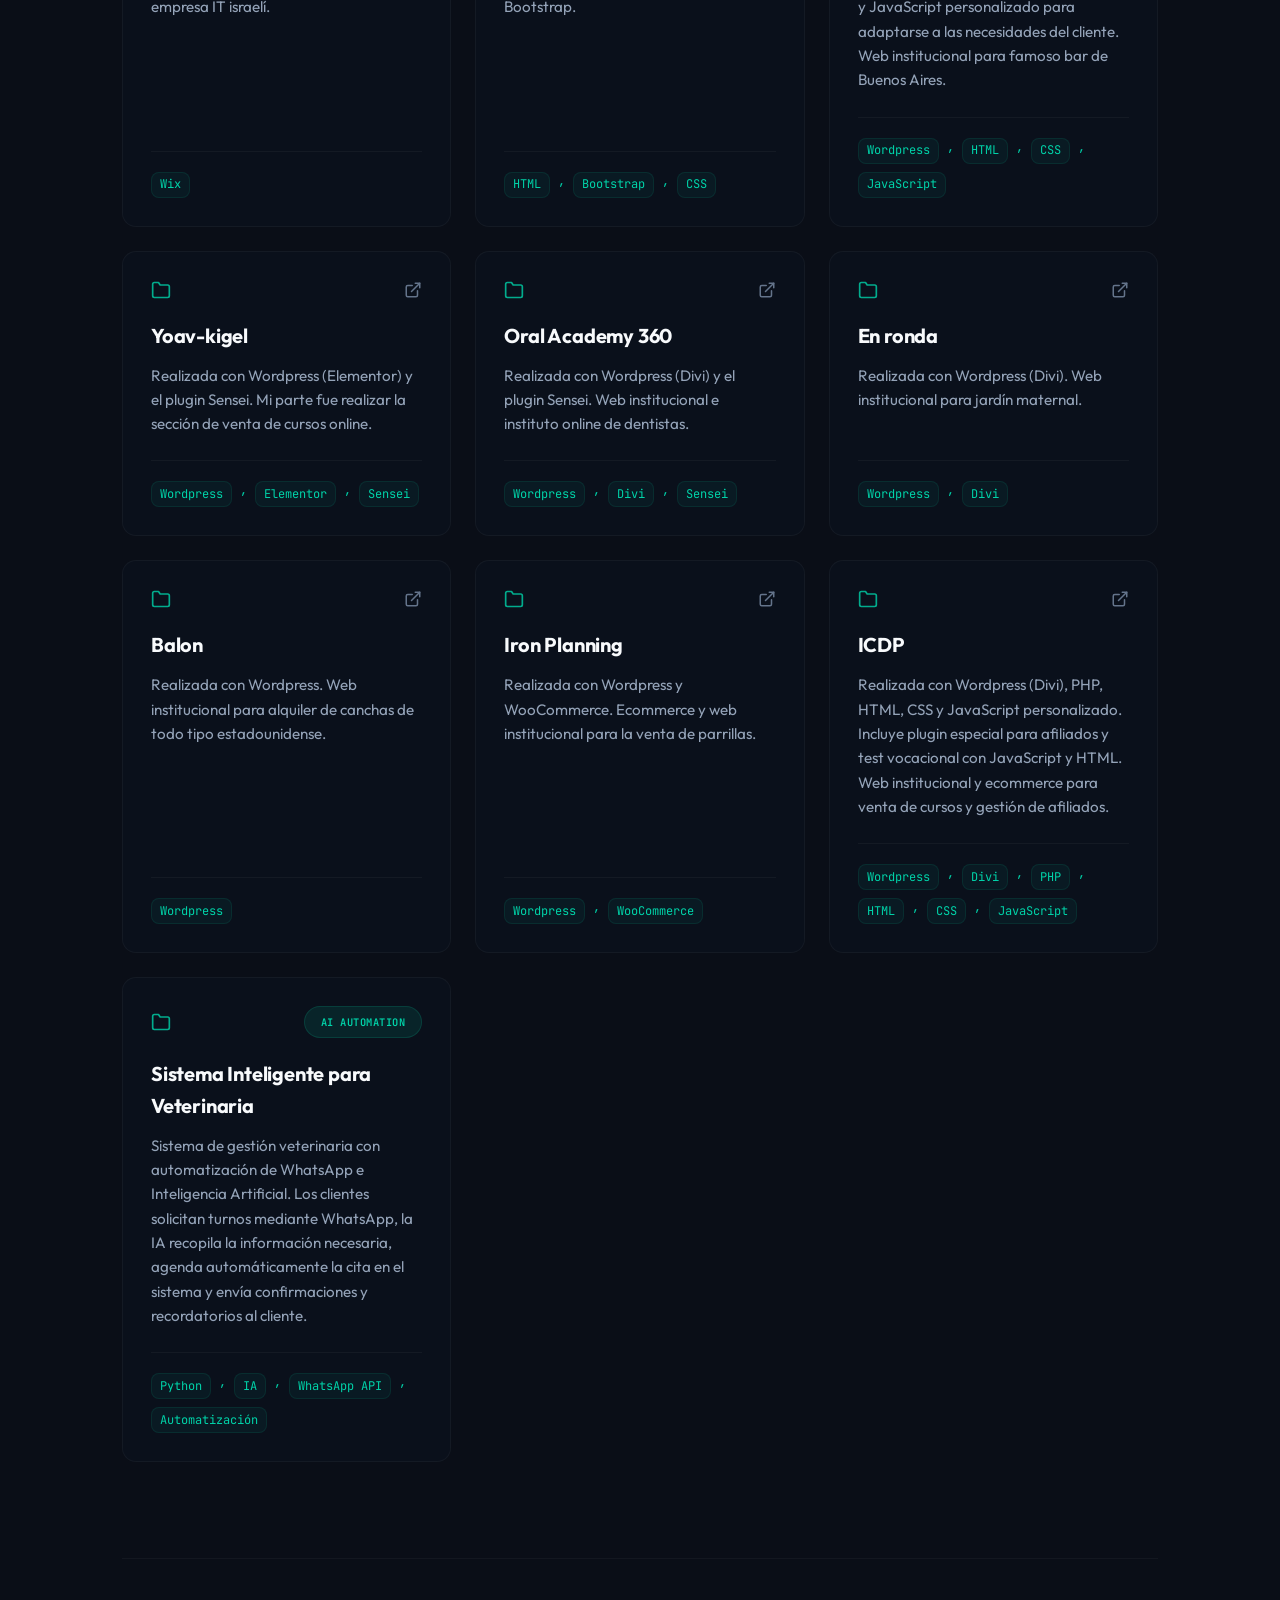
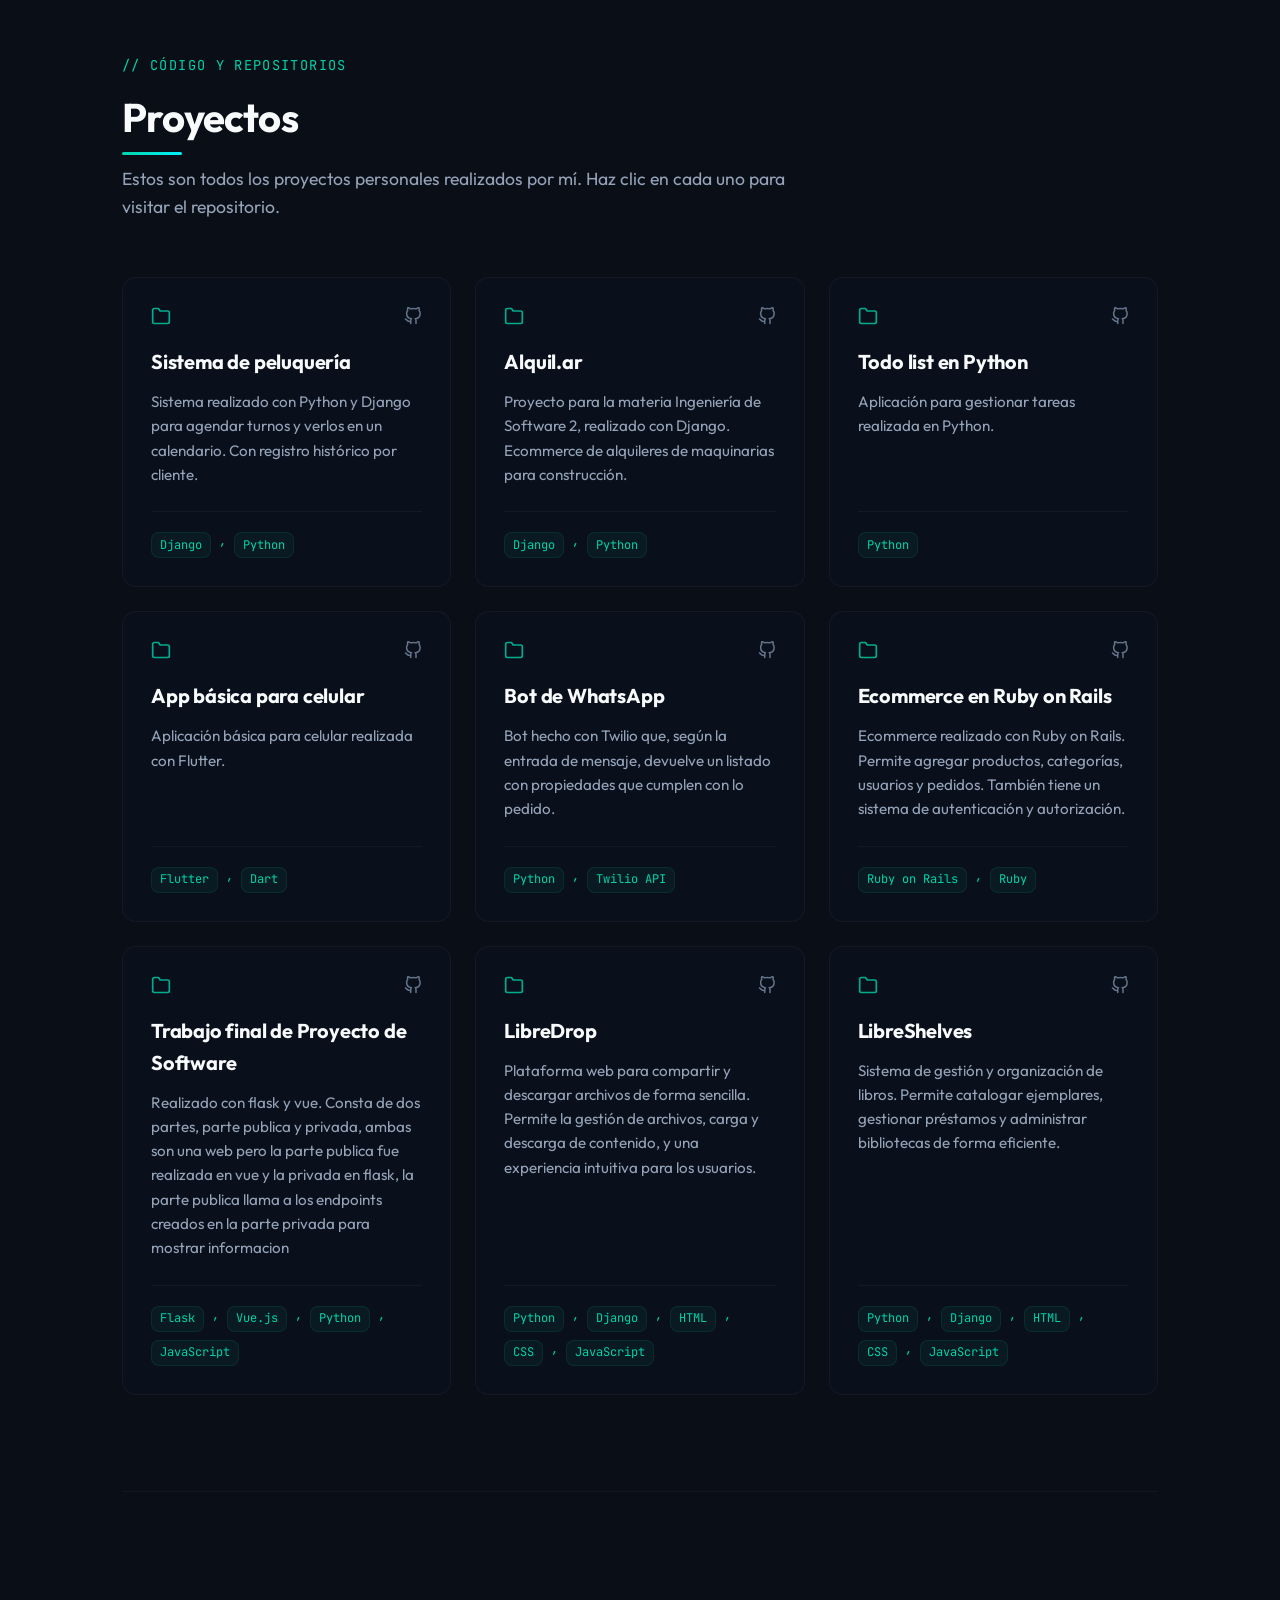
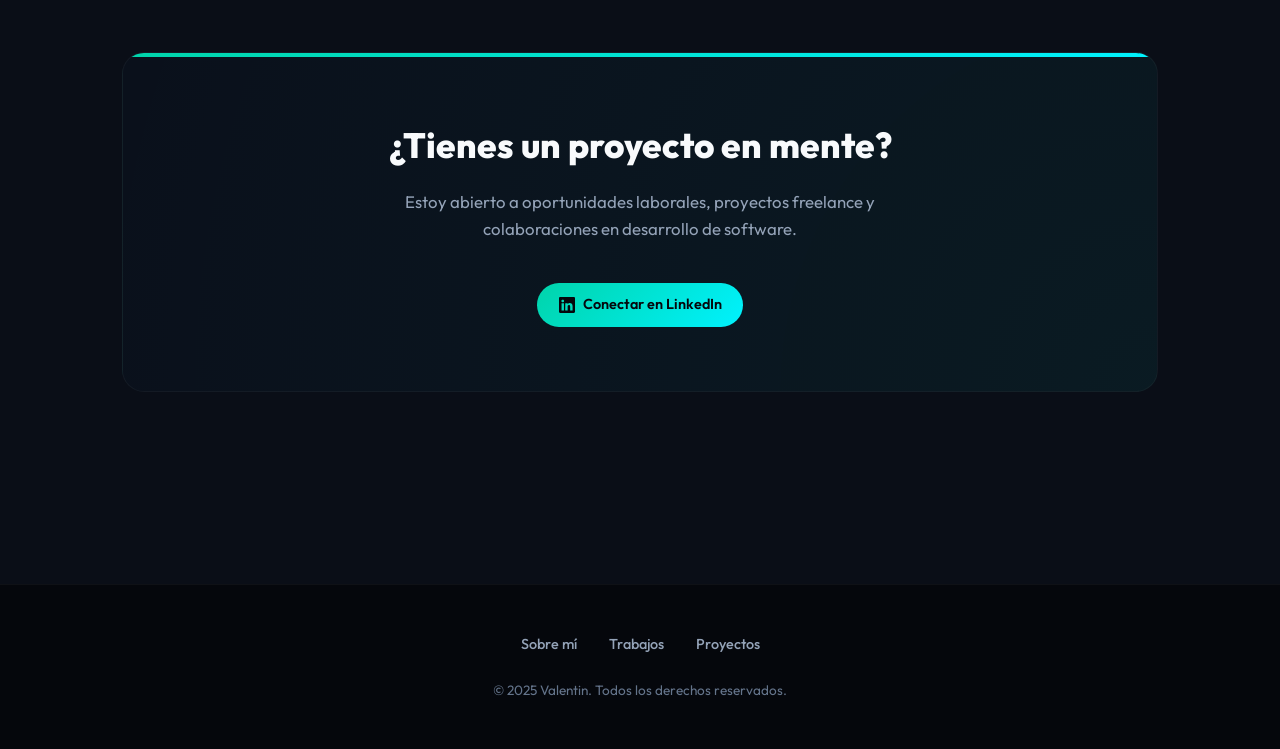
==== commit d6d1a777: "cambios de estilos" ====
--- a/index.html
+++ b/index.html
@@ -1,31 +1,115 @@
-<html>
+<!DOCTYPE html>
+<html lang="es">
 <head>
+    <meta charset="UTF-8">
+    <meta name="viewport" content="width=device-width, initial-scale=1.0">
+    <meta name="description" content="Portfolio de Valentín Nuñez, estudiante de Informática y Desarrollador de Software.">
     <title>Valentín Nuñez</title>
     <link rel="stylesheet" type="text/css" href="styles/style.css">
 </head>
 <body>
-    <header>
-        <h1 id="main-title">Hola, soy Valentin</h1>
-        <nav>
-            <button id="btn-trabajos">Ver trabajos</button>
-            <button id="btn-proyectos">Ver proyectos</button>
-            <button id="btn-linkedin">LinkedIn</button>
-            <button id="btn-cv">Ver CV</button>
-            <select id="language-switch">
-                <option value="es">Español</option>
-                <option value="en">English</option>
-            </select>
-        </nav>
+
+    <!-- Sticky Navigation Bar -->
+    <nav class="navbar" id="navbar">
+        <a href="#" class="nav-logo">Valentin</a>
+        
+        <!-- Toggle button for mobile -->
+        <button class="nav-toggle" id="nav-toggle" aria-label="Abrir menú">
+            <span></span>
+            <span></span>
+            <span></span>
+        </button>
+
+        <div class="nav-container" id="nav-container">
+            <div class="nav-menu">
+                <a class="nav-link" id="btn-about-nav">Sobre mí</a>
+                <a class="nav-link" id="btn-trabajos-nav">Trabajos</a>
+                <a class="nav-link" id="btn-proyectos-nav">Proyectos</a>
+                <a class="nav-link" id="btn-cv">CV</a>
+            </div>
+            <div class="nav-actions">
+                <a href="https://www.linkedin.com/in/valentin-ezequiel-nu%C3%B1ez-8009a726b" target="_blank" class="btn-secondary" id="btn-linkedin">
+                    <svg xmlns="http://www.w3.org/2000/svg" width="16" height="16" fill="currentColor" viewBox="0 0 16 16"><path d="M0 1.146C0 .513.526 0 1.175 0h13.65C15.474 0 16 .513 16 1.146v13.708c0 .633-.526 1.146-1.175 1.146H1.175C.526 16 0 15.487 0 14.854zm4.943 12.248V6.169H2.542v7.225zm-1.2-8.212c.837 0 1.358-.554 1.358-1.248-.015-.709-.52-1.248-1.342-1.248S2.4 3.226 2.4 3.934c0 .694.521 1.248 1.327 1.248zm4.908 8.212V9.359c0-.216.016-.432.08-.586.173-.431.568-.878 1.232-.878.869 0 1.216.662 1.216 1.634v3.865h2.401V9.25c0-2.22-1.184-3.252-2.764-3.252-1.274 0-1.845.7-2.165 1.193v.025h-.016l.016-.025V6.169h-2.4c.03.678 0 7.225 0 7.225z"/></svg>
+                    <span>LinkedIn</span>
+                </a>
+                <select id="language-switch" class="lang-switch">
+                    <option value="es">ES</option>
+                    <option value="en">EN</option>
+                </select>
+            </div>
+        </div>
+    </nav>
+
+    <!-- Hero Section -->
+    <header class="hero">
+        <div class="hero-content animate-in">
+            <span class="hero-badge">Disponible para Trabajar</span>
+            <h1 class="hero-title-main" id="main-title">Hola, soy Valentin</h1>
+            <p class="hero-subtitle">Estudiante de Informática & Desarrollador de Software Full Stack enfocado en crear soluciones robustas, automatizaciones inteligentes y experiencias web de alta calidad.</p>
+            <div class="hero-cta">
+                <button class="btn-primary" id="btn-trabajos">Ver trabajos</button>
+                <button class="btn-secondary" id="btn-proyectos">Ver proyectos</button>
+            </div>
+        </div>
+        <div class="hero-image-container animate-in">
+            <div class="hero-image-deco"></div>
+            <div class="sphere-3d"></div>
+        </div>
     </header>
+
+    <!-- Main Content Area -->
     <main>
-        <section id="about">
-            <h2 id="about-title">Sobre mí</h2>
-            <p id="about-text"></p>
+        
+        <!-- About Me Section -->
+        <section id="about" class="animate-in">
+            <div class="section-header">
+                <span class="section-tag">// Introducción</span>
+                <h2 class="section-title" id="about-title">Sobre mí</h2>
+            </div>
+            
+            <div class="about-grid">
+                <div class="about-bio" id="about-text">
+                    <!-- Loaded dynamically via javascript -->
+                </div>
+                
+                <div class="about-stats-card">
+                    <div class="stats-grid">
+                        <div class="stat-item">
+                            <span class="stat-number">25+</span>
+                            <span class="stat-label">Proyectos</span>
+                        </div>
+                        <div class="stat-item">
+                            <span class="stat-number">3°</span>
+                            <span class="stat-label">Año UNLP</span>
+                        </div>
+                    </div>
+                    
+                    <h3 class="skills-title">Educación Académica</h3>
+                    <div class="education-item">
+                        <div class="edu-year">2023 - Presente</div>
+                        <div class="edu-title">Analista Programador Universitario y Lic. en Informática</div>
+                        <div class="edu-school">Universidad Nacional de La Plata (UNLP)</div>
+                    </div>
+                    
+                    <div class="education-item">
+                        <div class="edu-year">Gobierno de la Ciudad</div>
+                        <div class="edu-title">Graduado del Curso Aprende Programando</div>
+                        <div class="edu-school">Formación Técnico Profesional</div>
+                    </div>
+                </div>
+            </div>
         </section>
         
-        <section id="trabajos">
-            <h2 id="works-title">Trabajos</h2>
-            <div id="project-filters" style="margin-bottom:1.5rem; display:flex; flex-wrap:wrap; gap:0.5rem;">
+        <!-- Works (Trabajos) Section -->
+        <section id="trabajos" class="animate-in">
+            <div class="section-header">
+                <span class="section-tag">// Trayectoria Laboral</span>
+                <h2 class="section-title" id="works-title">Trabajos</h2>
+                <p class="section-desc" id="works-desc">Estos son todos los trabajos realizados por mí. Haz clic en cada uno para visitar la página.</p>
+            </div>
+
+            <!-- Filters list -->
+            <div class="project-filters" id="project-filters">
                 <button class="filter-btn active" data-tech="all">Todos</button>
                 <button class="filter-btn" data-tech="html">HTML</button>
                 <button class="filter-btn" data-tech="css">CSS</button>
@@ -40,144 +124,406 @@
                 <button class="filter-btn" data-tech="bootstrap">Bootstrap</button>
             </div>
             
-            <p id="works-desc">Estos son todos los trabajos realizados por mí. Haz clic en cada uno para visitar la página.</p>
+            <!-- Cards list -->
+            <div class="grid-cards" id="works-list">
+                
+                <!-- Card 1 -->
+                <div class="project-card" onclick="window.open('https://checkprop.ar','_blank')">
+                    <div class="card-top">
+                        <div class="card-header-icon">
+                            <svg xmlns="http://www.w3.org/2000/svg" width="20" height="20" viewBox="0 0 24 24" fill="none" stroke="currentColor" stroke-width="2" stroke-linecap="round" stroke-linejoin="round" class="folder-icon"><path d="M22 19a2 2 0 0 1-2 2H4a2 2 0 0 1-2-2V5a2 2 0 0 1 2-2h5l2 3h9a2 2 0 0 1 2 2z"></path></svg>
+                            <svg xmlns="http://www.w3.org/2000/svg" width="18" height="18" viewBox="0 0 24 24" fill="none" stroke="currentColor" stroke-width="2" stroke-linecap="round" stroke-linejoin="round" class="external-link-icon"><path d="M18 13v6a2 2 0 0 1-2 2H5a2 2 0 0 1-2-2V8a2 2 0 0 1 2-2h6"></path><polyline points="15 3 21 3 21 9"></polyline><line x1="10" y1="14" x2="21" y2="3"></line></svg>
+                        </div>
+                        <h3 class="project-title">Checkprop</h3>
+                        <p class="project-desc">Realizada en Wordpress. Web institucional para empresa de inmuebles.</p>
+                    </div>
+                    <div class="project-tags"><span>Wordpress</span></div>
+                </div>
+
+                <!-- Card 2 -->
+                <div class="project-card" onclick="window.open('https://novapropiedades.ar','_blank')">
+                    <div class="card-top">
+                        <div class="card-header-icon">
+                            <svg xmlns="http://www.w3.org/2000/svg" width="20" height="20" viewBox="0 0 24 24" fill="none" stroke="currentColor" stroke-width="2" stroke-linecap="round" stroke-linejoin="round" class="folder-icon"><path d="M22 19a2 2 0 0 1-2 2H4a2 2 0 0 1-2-2V5a2 2 0 0 1 2-2h5l2 3h9a2 2 0 0 1 2 2z"></path></svg>
+                            <svg xmlns="http://www.w3.org/2000/svg" width="18" height="18" viewBox="0 0 24 24" fill="none" stroke="currentColor" stroke-width="2" stroke-linecap="round" stroke-linejoin="round" class="external-link-icon"><path d="M18 13v6a2 2 0 0 1-2 2H5a2 2 0 0 1-2-2V8a2 2 0 0 1 2-2h6"></path><polyline points="15 3 21 3 21 9"></polyline><line x1="10" y1="14" x2="21" y2="3"></line></svg>
+                        </div>
+                        <h3 class="project-title">Nova Propiedades</h3>
+                        <p class="project-desc">Web institucional para empresa de inmuebles. Con integración de API para el valor del dólar actualizado cada 15 minutos.</p>
+                    </div>
+                    <div class="project-tags"><span>Wordpress</span>, <span>PHP</span></div>
+                </div>
+
+                <!-- Card 3 -->
+                <div class="project-card" onclick="window.open('https://matchprop.com.ar','_blank')">
+                    <div class="card-top">
+                        <div class="card-header-icon">
+                            <svg xmlns="http://www.w3.org/2000/svg" width="20" height="20" viewBox="0 0 24 24" fill="none" stroke="currentColor" stroke-width="2" stroke-linecap="round" stroke-linejoin="round" class="folder-icon"><path d="M22 19a2 2 0 0 1-2 2H4a2 2 0 0 1-2-2V5a2 2 0 0 1 2-2h5l2 3h9a2 2 0 0 1 2 2z"></path></svg>
+                            <svg xmlns="http://www.w3.org/2000/svg" width="18" height="18" viewBox="0 0 24 24" fill="none" stroke="currentColor" stroke-width="2" stroke-linecap="round" stroke-linejoin="round" class="external-link-icon"><path d="M18 13v6a2 2 0 0 1-2 2H5a2 2 0 0 1-2-2V8a2 2 0 0 1 2-2h6"></path><polyline points="15 3 21 3 21 9"></polyline><line x1="10" y1="14" x2="21" y2="3"></line></svg>
+                        </div>
+                        <h3 class="project-title">Matchprop</h3>
+                        <p class="project-desc">Realizada en Wordpress, con integración API mediante PHP. Web institucional para empresa de inmuebles con conexión API de gvamax para mostrar propiedades en formato ecommerce.</p>
+                    </div>
+                    <div class="project-tags"><span>Wordpress</span>, <span>PHP</span></div>
+                </div>
+
+                <!-- Card 4 -->
+                <div class="project-card" onclick="window.open('https://klonal.online','_blank')">
+                    <div class="card-top">
+                        <div class="card-header-icon">
+                            <svg xmlns="http://www.w3.org/2000/svg" width="20" height="20" viewBox="0 0 24 24" fill="none" stroke="currentColor" stroke-width="2" stroke-linecap="round" stroke-linejoin="round" class="folder-icon"><path d="M22 19a2 2 0 0 1-2 2H4a2 2 0 0 1-2-2V5a2 2 0 0 1 2-2h5l2 3h9a2 2 0 0 1 2 2z"></path></svg>
+                            <svg xmlns="http://www.w3.org/2000/svg" width="18" height="18" viewBox="0 0 24 24" fill="none" stroke="currentColor" stroke-width="2" stroke-linecap="round" stroke-linejoin="round" class="external-link-icon"><path d="M18 13v6a2 2 0 0 1-2 2H5a2 2 0 0 1-2-2V8a2 2 0 0 1 2-2h6"></path><polyline points="15 3 21 3 21 9"></polyline><line x1="10" y1="14" x2="21" y2="3"></line></svg>
+                        </div>
+                        <h3 class="project-title">Klonal</h3>
+                        <p class="project-desc">Realizada en Wordpress. Web institucional para empresa farmacéutica.</p>
+                    </div>
+                    <div class="project-tags"><span>Wordpress</span></div>
+                </div>
+
+                <!-- Card 5 -->
+                <div class="project-card" onclick="window.open('https://solvaproyectos.com.ar','_blank')">
+                    <div class="card-top">
+                        <div class="card-header-icon">
+                            <svg xmlns="http://www.w3.org/2000/svg" width="20" height="20" viewBox="0 0 24 24" fill="none" stroke="currentColor" stroke-width="2" stroke-linecap="round" stroke-linejoin="round" class="folder-icon"><path d="M22 19a2 2 0 0 1-2 2H4a2 2 0 0 1-2-2V5a2 2 0 0 1 2-2h5l2 3h9a2 2 0 0 1 2 2z"></path></svg>
+                            <svg xmlns="http://www.w3.org/2000/svg" width="18" height="18" viewBox="0 0 24 24" fill="none" stroke="currentColor" stroke-width="2" stroke-linecap="round" stroke-linejoin="round" class="external-link-icon"><path d="M18 13v6a2 2 0 0 1-2 2H5a2 2 0 0 1-2-2V8a2 2 0 0 1 2-2h6"></path><polyline points="15 3 21 3 21 9"></polyline><line x1="10" y1="14" x2="21" y2="3"></line></svg>
+                        </div>
+                        <h3 class="project-title">Solva</h3>
+                        <p class="project-desc">Realizada en Wordpress. Web institucional para empresa busca talentos.</p>
+                    </div>
+                    <div class="project-tags"><span>Wordpress</span></div>
+                </div>
+
+                <!-- Card 6 -->
+                <div class="project-card">
+                    <div class="card-top">
+                        <div class="card-header-icon">
+                            <svg xmlns="http://www.w3.org/2000/svg" width="20" height="20" viewBox="0 0 24 24" fill="none" stroke="currentColor" stroke-width="2" stroke-linecap="round" stroke-linejoin="round" class="folder-icon"><path d="M22 19a2 2 0 0 1-2 2H4a2 2 0 0 1-2-2V5a2 2 0 0 1 2-2h5l2 3h9a2 2 0 0 1 2 2z"></path></svg>
+                        </div>
+                        <h3 class="project-title">DLG</h3>
+                        <p class="project-desc">Realizada con Django. Web de gestión para empresa transportista marítima.</p>
+                    </div>
+                    <div class="project-tags"><span>Django</span>, <span>Python</span></div>
+                </div>
+
+                <!-- Card 7 -->
+                <div class="project-card">
+                    <div class="card-top">
+                        <div class="card-header-icon">
+                            <svg xmlns="http://www.w3.org/2000/svg" width="20" height="20" viewBox="0 0 24 24" fill="none" stroke="currentColor" stroke-width="2" stroke-linecap="round" stroke-linejoin="round" class="folder-icon"><path d="M22 19a2 2 0 0 1-2 2H4a2 2 0 0 1-2-2V5a2 2 0 0 1 2-2h5l2 3h9a2 2 0 0 1 2 2z"></path></svg>
+                        </div>
+                        <h3 class="project-title">Tupuaj</h3>
+                        <p class="project-desc">Realizada en Wix. Landing page para empresa IT israelí.</p>
+                    </div>
+                    <div class="project-tags"><span>Wix</span></div>
+                </div>
+
+                <!-- Card 8 -->
+                <div class="project-card" onclick="window.open('https://webodigital.com.ar/','_blank')">
+                    <div class="card-top">
+                        <div class="card-header-icon">
+                            <svg xmlns="http://www.w3.org/2000/svg" width="20" height="20" viewBox="0 0 24 24" fill="none" stroke="currentColor" stroke-width="2" stroke-linecap="round" stroke-linejoin="round" class="folder-icon"><path d="M22 19a2 2 0 0 1-2 2H4a2 2 0 0 1-2-2V5a2 2 0 0 1 2-2h5l2 3h9a2 2 0 0 1 2 2z"></path></svg>
+                            <svg xmlns="http://www.w3.org/2000/svg" width="18" height="18" viewBox="0 0 24 24" fill="none" stroke="currentColor" stroke-width="2" stroke-linecap="round" stroke-linejoin="round" class="external-link-icon"><path d="M18 13v6a2 2 0 0 1-2 2H5a2 2 0 0 1-2-2V8a2 2 0 0 1 2-2h6"></path><polyline points="15 3 21 3 21 9"></polyline><line x1="10" y1="14" x2="21" y2="3"></line></svg>
+                        </div>
+                        <h3 class="project-title">WEBo</h3>
+                        <p class="project-desc">Web institucional realizada con HTML y Bootstrap.</p>
+                    </div>
+                    <div class="project-tags"><span>HTML</span>, <span>Bootstrap</span>, <span>CSS</span></div>
+                </div>
+
+                <!-- Card 9 -->
+                <div class="project-card" onclick="window.open('https://nicetoclub.com','_blank')">
+                    <div class="card-top">
+                        <div class="card-header-icon">
+                            <svg xmlns="http://www.w3.org/2000/svg" width="20" height="20" viewBox="0 0 24 24" fill="none" stroke="currentColor" stroke-width="2" stroke-linecap="round" stroke-linejoin="round" class="folder-icon"><path d="M22 19a2 2 0 0 1-2 2H4a2 2 0 0 1-2-2V5a2 2 0 0 1 2-2h5l2 3h9a2 2 0 0 1 2 2z"></path></svg>
+                            <svg xmlns="http://www.w3.org/2000/svg" width="18" height="18" viewBox="0 0 24 24" fill="none" stroke="currentColor" stroke-width="2" stroke-linecap="round" stroke-linejoin="round" class="external-link-icon"><path d="M18 13v6a2 2 0 0 1-2 2H5a2 2 0 0 1-2-2V8a2 2 0 0 1 2-2h6"></path><polyline points="15 3 21 3 21 9"></polyline><line x1="10" y1="14" x2="21" y2="3"></line></svg>
+                        </div>
+                        <h3 class="project-title">Niceto</h3>
+                        <p class="project-desc">Realizada en Wordpress, con HTML, CSS y JavaScript personalizado para adaptarse a las necesidades del cliente. Web institucional para famoso bar de Buenos Aires.</p>
+                    </div>
+                    <div class="project-tags"><span>Wordpress</span>, <span>HTML</span>, <span>CSS</span>, <span>JavaScript</span></div>
+                </div>
+
+                <!-- Card 10 -->
+                <div class="project-card" onclick="window.open('https://yoav-kigel.co.il','_blank')">
+                    <div class="card-top">
+                        <div class="card-header-icon">
+                            <svg xmlns="http://www.w3.org/2000/svg" width="20" height="20" viewBox="0 0 24 24" fill="none" stroke="currentColor" stroke-width="2" stroke-linecap="round" stroke-linejoin="round" class="folder-icon"><path d="M22 19a2 2 0 0 1-2 2H4a2 2 0 0 1-2-2V5a2 2 0 0 1 2-2h5l2 3h9a2 2 0 0 1 2 2z"></path></svg>
+                            <svg xmlns="http://www.w3.org/2000/svg" width="18" height="18" viewBox="0 0 24 24" fill="none" stroke="currentColor" stroke-width="2" stroke-linecap="round" stroke-linejoin="round" class="external-link-icon"><path d="M18 13v6a2 2 0 0 1-2 2H5a2 2 0 0 1-2-2V8a2 2 0 0 1 2-2h6"></path><polyline points="15 3 21 3 21 9"></polyline><line x1="10" y1="14" x2="21" y2="3"></line></svg>
+                        </div>
+                        <h3 class="project-title">Yoav-kigel</h3>
+                        <p class="project-desc">Realizada con Wordpress (Elementor) y el plugin Sensei. Mi parte fue realizar la sección de venta de cursos online.</p>
+                    </div>
+                    <div class="project-tags"><span>Wordpress</span>, <span>Elementor</span>, <span>Sensei</span></div>
+                </div>
+
+                <!-- Card 11 -->
+                <div class="project-card" onclick="window.open('https://oralacademy360.com','_blank')">
+                    <div class="card-top">
+                        <div class="card-header-icon">
+                            <svg xmlns="http://www.w3.org/2000/svg" width="20" height="20" viewBox="0 0 24 24" fill="none" stroke="currentColor" stroke-width="2" stroke-linecap="round" stroke-linejoin="round" class="folder-icon"><path d="M22 19a2 2 0 0 1-2 2H4a2 2 0 0 1-2-2V5a2 2 0 0 1 2-2h5l2 3h9a2 2 0 0 1 2 2z"></path></svg>
+                            <svg xmlns="http://www.w3.org/2000/svg" width="18" height="18" viewBox="0 0 24 24" fill="none" stroke="currentColor" stroke-width="2" stroke-linecap="round" stroke-linejoin="round" class="external-link-icon"><path d="M18 13v6a2 2 0 0 1-2 2H5a2 2 0 0 1-2-2V8a2 2 0 0 1 2-2h6"></path><polyline points="15 3 21 3 21 9"></polyline><line x1="10" y1="14" x2="21" y2="3"></line></svg>
+                        </div>
+                        <h3 class="project-title">Oral Academy 360</h3>
+                        <p class="project-desc">Realizada con Wordpress (Divi) y el plugin Sensei. Web institucional e instituto online de dentistas.</p>
+                    </div>
+                    <div class="project-tags"><span>Wordpress</span>, <span>Divi</span>, <span>Sensei</span></div>
+                </div>
+
+                <!-- Card 12 -->
+                <div class="project-card" onclick="window.open('https://enronda.com.ar','_blank')">
+                    <div class="card-top">
+                        <div class="card-header-icon">
+                            <svg xmlns="http://www.w3.org/2000/svg" width="20" height="20" viewBox="0 0 24 24" fill="none" stroke="currentColor" stroke-width="2" stroke-linecap="round" stroke-linejoin="round" class="folder-icon"><path d="M22 19a2 2 0 0 1-2 2H4a2 2 0 0 1-2-2V5a2 2 0 0 1 2-2h5l2 3h9a2 2 0 0 1 2 2z"></path></svg>
+                            <svg xmlns="http://www.w3.org/2000/svg" width="18" height="18" viewBox="0 0 24 24" fill="none" stroke="currentColor" stroke-width="2" stroke-linecap="round" stroke-linejoin="round" class="external-link-icon"><path d="M18 13v6a2 2 0 0 1-2 2H5a2 2 0 0 1-2-2V8a2 2 0 0 1 2-2h6"></path><polyline points="15 3 21 3 21 9"></polyline><line x1="10" y1="14" x2="21" y2="3"></line></svg>
+                        </div>
+                        <h3 class="project-title">En ronda</h3>
+                        <p class="project-desc">Realizada con Wordpress (Divi). Web institucional para jardín maternal.</p>
+                    </div>
+                    <div class="project-tags"><span>Wordpress</span>, <span>Divi</span></div>
+                </div>
+
+                <!-- Card 13 -->
+                <div class="project-card" onclick="window.open('https://balondevelopers.com','_blank')">
+                    <div class="card-top">
+                        <div class="card-header-icon">
+                            <svg xmlns="http://www.w3.org/2000/svg" width="20" height="20" viewBox="0 0 24 24" fill="none" stroke="currentColor" stroke-width="2" stroke-linecap="round" stroke-linejoin="round" class="folder-icon"><path d="M22 19a2 2 0 0 1-2 2H4a2 2 0 0 1-2-2V5a2 2 0 0 1 2-2h5l2 3h9a2 2 0 0 1 2 2z"></path></svg>
+                            <svg xmlns="http://www.w3.org/2000/svg" width="18" height="18" viewBox="0 0 24 24" fill="none" stroke="currentColor" stroke-width="2" stroke-linecap="round" stroke-linejoin="round" class="external-link-icon"><path d="M18 13v6a2 2 0 0 1-2 2H5a2 2 0 0 1-2-2V8a2 2 0 0 1 2-2h6"></path><polyline points="15 3 21 3 21 9"></polyline><line x1="10" y1="14" x2="21" y2="3"></line></svg>
+                        </div>
+                        <h3 class="project-title">Balon</h3>
+                        <p class="project-desc">Realizada con Wordpress. Web institucional para alquiler de canchas de todo tipo estadounidense.</p>
+                    </div>
+                    <div class="project-tags"><span>Wordpress</span></div>
+                </div>
+
+                <!-- Card 14 -->
+                <div class="project-card" onclick="window.open('https://ironplanning.com.ar','_blank')">
+                    <div class="card-top">
+                        <div class="card-header-icon">
+                            <svg xmlns="http://www.w3.org/2000/svg" width="20" height="20" viewBox="0 0 24 24" fill="none" stroke="currentColor" stroke-width="2" stroke-linecap="round" stroke-linejoin="round" class="folder-icon"><path d="M22 19a2 2 0 0 1-2 2H4a2 2 0 0 1-2-2V5a2 2 0 0 1 2-2h5l2 3h9a2 2 0 0 1 2 2z"></path></svg>
+                            <svg xmlns="http://www.w3.org/2000/svg" width="18" height="18" viewBox="0 0 24 24" fill="none" stroke="currentColor" stroke-width="2" stroke-linecap="round" stroke-linejoin="round" class="external-link-icon"><path d="M18 13v6a2 2 0 0 1-2 2H5a2 2 0 0 1-2-2V8a2 2 0 0 1 2-2h6"></path><polyline points="15 3 21 3 21 9"></polyline><line x1="10" y1="14" x2="21" y2="3"></line></svg>
+                        </div>
+                        <h3 class="project-title">Iron Planning</h3>
+                        <p class="project-desc">Realizada con Wordpress y WooCommerce. Ecommerce y web institucional para la venta de parrillas.</p>
+                    </div>
+                    <div class="project-tags"><span>Wordpress</span>, <span>WooCommerce</span></div>
+                </div>
+
+                <!-- Card 15 -->
+                <div class="project-card" onclick="window.open('https://icdpinstituto.org','_blank')">
+                    <div class="card-top">
+                        <div class="card-header-icon">
+                            <svg xmlns="http://www.w3.org/2000/svg" width="20" height="20" viewBox="0 0 24 24" fill="none" stroke="currentColor" stroke-width="2" stroke-linecap="round" stroke-linejoin="round" class="folder-icon"><path d="M22 19a2 2 0 0 1-2 2H4a2 2 0 0 1-2-2V5a2 2 0 0 1 2-2h5l2 3h9a2 2 0 0 1 2 2z"></path></svg>
+                            <svg xmlns="http://www.w3.org/2000/svg" width="18" height="18" viewBox="0 0 24 24" fill="none" stroke="currentColor" stroke-width="2" stroke-linecap="round" stroke-linejoin="round" class="external-link-icon"><path d="M18 13v6a2 2 0 0 1-2 2H5a2 2 0 0 1-2-2V8a2 2 0 0 1 2-2h6"></path><polyline points="15 3 21 3 21 9"></polyline><line x1="10" y1="14" x2="21" y2="3"></line></svg>
+                        </div>
+                        <h3 class="project-title">ICDP</h3>
+                        <p class="project-desc">Realizada con Wordpress (Divi), PHP, HTML, CSS y JavaScript personalizado. Incluye plugin especial para afiliados y test vocacional con JavaScript y HTML. Web institucional y ecommerce para venta de cursos y gestión de afiliados.</p>
+                    </div>
+                    <div class="project-tags"><span>Wordpress</span>, <span>Divi</span>, <span>PHP</span>, <span>HTML</span>, <span>CSS</span>, <span>JavaScript</span></div>
+                </div>
+
+                <!-- Card 16 -->
+                <div class="project-card">
+                    <div class="card-top">
+                        <div class="card-header-icon">
+                            <svg xmlns="http://www.w3.org/2000/svg" width="20" height="20" viewBox="0 0 24 24" fill="none" stroke="currentColor" stroke-width="2" stroke-linecap="round" stroke-linejoin="round" class="folder-icon"><path d="M22 19a2 2 0 0 1-2 2H4a2 2 0 0 1-2-2V5a2 2 0 0 1 2-2h5l2 3h9a2 2 0 0 1 2 2z"></path></svg>
+                            <span class="hero-badge" style="font-size: 0.65rem; margin-bottom: 0;">AI Automation</span>
+                        </div>
+                        <h3 class="project-title">Sistema Inteligente para Veterinaria</h3>
+                        <p class="project-desc">Sistema de gestión veterinaria con automatización de WhatsApp e Inteligencia Artificial. Los clientes solicitan turnos mediante WhatsApp, la IA recopila la información necesaria, agenda automáticamente la cita en el sistema y envía confirmaciones y recordatorios al cliente.</p>
+                    </div>
+                    <div class="project-tags"><span>Python</span>, <span>IA</span>, <span>WhatsApp API</span>, <span>Automatización</span></div>
+                </div>
+
+            </div>
+        </section>
+
+        <!-- Projects (Personales) Section -->
+        <section id="proyectos" class="animate-in">
+            <div class="section-header">
+                <span class="section-tag">// Código y Repositorios</span>
+                <h2 class="section-title" id="projects-title">Proyectos</h2>
+                <p class="section-desc" id="projects-desc">Estos son todos los proyectos personales realizados por mí. Haz clic en cada uno para visitar el repositorio.</p>
+            </div>
             
-            <div id="works-list" style="display:grid; grid-template-columns:repeat(auto-fit,minmax(260px,1fr)); gap:1.5rem;">
-                <div class="project-card" onclick="window.open('https://checkprop.ar','_blank')">
-                    <div class="project-title">Checkprop</div>
-                    <div class="project-desc">Realizada en Wordpress. Web institucional para empresa de inmuebles.</div>
-                    <div class="project-tags">Wordpress</div>
-                </div>
-                <div class="project-card" onclick="window.open('https://novapropiedades.ar','_blank')">
-                    <div class="project-title">Nova Propiedades</div>
-                    <div class="project-desc">Web institucional para empresa de inmuebles. Con integración de API para el valor del dólar actualizado cada 15 minutos.</div>
-                    <div class="project-tags">Wordpress, PHP</div>
-                </div>
-                <div class="project-card" onclick="window.open('https://matchprop.com.ar','_blank')">
-                    <div class="project-title">Matchprop</div>
-                    <div class="project-desc">Realizada en Wordpress, con integración API mediante PHP. Web institucional para empresa de inmuebles con conexión API de gvamax para mostrar propiedades en formato ecommerce.</div>
-                    <div class="project-tags">Wordpress, PHP</div>
-                </div>
-                <div class="project-card" onclick="window.open('https://klonal.online','_blank')">
-                    <div class="project-title">Klonal</div>
-                    <div class="project-desc">Realizada en Wordpress. Web institucional para empresa farmacéutica.</div>
-                    <div class="project-tags">Wordpress</div>
-                </div>
-                <div class="project-card" onclick="window.open('https://solvaproyectos.com.ar','_blank')">
-                    <div class="project-title">Solva</div>
-                    <div class="project-desc">Realizada en Wordpress. Web institucional para empresa busca talentos.</div>
-                    <div class="project-tags">Wordpress</div>
-                </div>
-                <div class="project-card">
-                    <div class="project-title">DLG</div>
-                    <div class="project-desc">Realizada con Django. Web de gestión para empresa transportista marítima.</div>
-                    <div class="project-tags">Django, Python</div>
-                </div>
-                <div class="project-card">
-                    <div class="project-title">Tupuaj</div>
-                    <div class="project-desc">Realizada en Wix. Landing page para empresa IT israelí.</div>
-                    <div class="project-tags">Wix</div>
-                </div>
-                <div class="project-card" onclick="window.open('https://webodigital.com.ar/','_blank')">
-                    <div class="project-title">WEBo</div>
-                    <div class="project-desc">Web institucional realizada con HTML y Bootstrap.</div>
-                    <div class="project-tags">HTML, Bootstrap, CSS</div>
-                </div>
-                <div class="project-card" onclick="window.open('https://nicetoclub.com','_blank')">
-                    <div class="project-title">Niceto</div>
-                    <div class="project-desc">Realizada en Wordpress, con HTML, CSS y JavaScript personalizado para adaptarse a las necesidades del cliente. Web institucional para famoso bar de Buenos Aires.</div>
-                    <div class="project-tags">Wordpress, HTML, CSS, JavaScript</div>
-                </div>
-                <div class="project-card" onclick="window.open('https://yoav-kigel.co.il','_blank')">
-                    <div class="project-title">Yoav-kigel</div>
-                    <div class="project-desc">Realizada con Wordpress (Elementor) y el plugin Sensei. Mi parte fue realizar la sección de venta de cursos online.</div>
-                    <div class="project-tags">Wordpress, Elementor, Sensei</div>
-                </div>
-                <div class="project-card" onclick="window.open('https://oralacademy360.com','_blank')">
-                    <div class="project-title">Oral Academy 360</div>
-                    <div class="project-desc">Realizada con Wordpress (Divi) y el plugin Sensei. Web institucional e instituto online de dentistas.</div>
-                    <div class="project-tags">Wordpress, Divi, Sensei</div>
-                </div>
-                <div class="project-card" onclick="window.open('https://enronda.com.ar','_blank')">
-                    <div class="project-title">En ronda</div>
-                    <div class="project-desc">Realizada con Wordpress (Divi). Web institucional para jardín maternal.</div>
-                    <div class="project-tags">Wordpress, Divi</div>
-                </div>
-                <div class="project-card" onclick="window.open('https://balondevelopers.com','_blank')">
-                    <div class="project-title">Balon</div>
-                    <div class="project-desc">Realizada con Wordpress. Web institucional para alquiler de canchas de todo tipo estadounidense.</div>
-                    <div class="project-tags">Wordpress</div>
-                </div>
-                <div class="project-card" onclick="window.open('https://ironplanning.com.ar','_blank')">
-                    <div class="project-title">Iron Planning</div>
-                    <div class="project-desc">Realizada con Wordpress y WooCommerce. Ecommerce y web institucional para la venta de parrillas.</div>
-                    <div class="project-tags">Wordpress, WooCommerce</div>
-                </div>
-                <div class="project-card" onclick="window.open('https://icdpinstituto.org','_blank')">
-                    <div class="project-title">ICDP</div>
-                    <div class="project-desc">Realizada con Wordpress (Divi), PHP, HTML, CSS y JavaScript personalizado. Incluye plugin especial para afiliados y test vocacional con JavaScript y HTML. Web institucional y ecommerce para venta de cursos y gestión de afiliados.</div>
-                    <div class="project-tags">Wordpress, Divi, PHP, HTML, CSS, JavaScript</div>
-                </div>
-                <div class="project-card">
-                    <div class="project-title">Sistema Inteligente para Veterinaria</div>
-                    <div class="project-desc">Sistema de gestión veterinaria con automatización de WhatsApp e Inteligencia Artificial. Los clientes solicitan turnos mediante WhatsApp, la IA recopila la información necesaria, agenda automáticamente la cita en el sistema y envía confirmaciones y recordatorios al cliente.</div>
-                    <div class="project-tags">Python, IA, WhatsApp API, Automatización</div>
-                </div>
+            <div class="grid-cards" id="personal-projects-list">
+                
+                <!-- Card 17 -->
+                <div class="project-card" onclick="window.open('https://github.com/nunezValen/Sistema-Peluqeuria','_blank')">
+                    <div class="card-top">
+                        <div class="card-header-icon">
+                            <svg xmlns="http://www.w3.org/2000/svg" width="20" height="20" viewBox="0 0 24 24" fill="none" stroke="currentColor" stroke-width="2" stroke-linecap="round" stroke-linejoin="round" class="folder-icon"><path d="M22 19a2 2 0 0 1-2 2H4a2 2 0 0 1-2-2V5a2 2 0 0 1 2-2h5l2 3h9a2 2 0 0 1 2 2z"></path></svg>
+                            <svg xmlns="http://www.w3.org/2000/svg" width="18" height="18" viewBox="0 0 24 24" fill="none" stroke="currentColor" stroke-width="2" stroke-linecap="round" stroke-linejoin="round" class="external-link-icon"><path d="M9 19c-5 1.5-5-2.5-7-3m14 6v-3.87a3.37 3.37 0 0 0-.94-2.61c3.14-.35 6.44-1.54 6.44-7A5.44 5.44 0 0 0 20 4.77 5.07 5.07 0 0 0 19.91 1S18.73.65 16 2.48a13.38 13.38 0 0 0-7 0C6.27.65 5.09 1 5.09 1A5.07 5.07 0 0 0 5 4.77a5.44 5.44 0 0 0-1.5 3.78c0 5.42 3.3 6.61 6.44 7A3.37 3.37 0 0 0 9 18.13V22"></path></svg>
+                        </div>
+                        <h3 class="project-title">Sistema de peluquería</h3>
+                        <p class="project-desc">Sistema realizado con Python y Django para agendar turnos y verlos en un calendario. Con registro histórico por cliente.</p>
+                    </div>
+                    <div class="project-tags"><span>Django</span>, <span>Python</span></div>
+                </div>
+
+                <!-- Card 18 -->
+                <div class="project-card" onclick="window.open('https://github.com/nunezValen/Alquil.Ar','_blank')">
+                    <div class="card-top">
+                        <div class="card-header-icon">
+                            <svg xmlns="http://www.w3.org/2000/svg" width="20" height="20" viewBox="0 0 24 24" fill="none" stroke="currentColor" stroke-width="2" stroke-linecap="round" stroke-linejoin="round" class="folder-icon"><path d="M22 19a2 2 0 0 1-2 2H4a2 2 0 0 1-2-2V5a2 2 0 0 1 2-2h5l2 3h9a2 2 0 0 1 2 2z"></path></svg>
+                            <svg xmlns="http://www.w3.org/2000/svg" width="18" height="18" viewBox="0 0 24 24" fill="none" stroke="currentColor" stroke-width="2" stroke-linecap="round" stroke-linejoin="round" class="external-link-icon"><path d="M9 19c-5 1.5-5-2.5-7-3m14 6v-3.87a3.37 3.37 0 0 0-.94-2.61c3.14-.35 6.44-1.54 6.44-7A5.44 5.44 0 0 0 20 4.77 5.07 5.07 0 0 0 19.91 1S18.73.65 16 2.48a13.38 13.38 0 0 0-7 0C6.27.65 5.09 1 5.09 1A5.07 5.07 0 0 0 5 4.77a5.44 5.44 0 0 0-1.5 3.78c0 5.42 3.3 6.61 6.44 7A3.37 3.37 0 0 0 9 18.13V22"></path></svg>
+                        </div>
+                        <h3 class="project-title">Alquil.ar</h3>
+                        <p class="project-desc">Proyecto para la materia Ingeniería de Software 2, realizado con Django. Ecommerce de alquileres de maquinarias para construcción.</p>
+                    </div>
+                    <div class="project-tags"><span>Django</span>, <span>Python</span></div>
+                </div>
+
+                <!-- Card 19 -->
+                <div class="project-card" onclick="window.open('https://github.com/nunezValen/To-do-list-con-python','_blank')">
+                    <div class="card-top">
+                        <div class="card-header-icon">
+                            <svg xmlns="http://www.w3.org/2000/svg" width="20" height="20" viewBox="0 0 24 24" fill="none" stroke="currentColor" stroke-width="2" stroke-linecap="round" stroke-linejoin="round" class="folder-icon"><path d="M22 19a2 2 0 0 1-2 2H4a2 2 0 0 1-2-2V5a2 2 0 0 1 2-2h5l2 3h9a2 2 0 0 1 2 2z"></path></svg>
+                            <svg xmlns="http://www.w3.org/2000/svg" width="18" height="18" viewBox="0 0 24 24" fill="none" stroke="currentColor" stroke-width="2" stroke-linecap="round" stroke-linejoin="round" class="external-link-icon"><path d="M9 19c-5 1.5-5-2.5-7-3m14 6v-3.87a3.37 3.37 0 0 0-.94-2.61c3.14-.35 6.44-1.54 6.44-7A5.44 5.44 0 0 0 20 4.77 5.07 5.07 0 0 0 19.91 1S18.73.65 16 2.48a13.38 13.38 0 0 0-7 0C6.27.65 5.09 1 5.09 1A5.07 5.07 0 0 0 5 4.77a5.44 5.44 0 0 0-1.5 3.78c0 5.42 3.3 6.61 6.44 7A3.37 3.37 0 0 0 9 18.13V22"></path></svg>
+                        </div>
+                        <h3 class="project-title">Todo list en Python</h3>
+                        <p class="project-desc">Aplicación para gestionar tareas realizada en Python.</p>
+                    </div>
+                    <div class="project-tags"><span>Python</span></div>
+                </div>
+
+                <!-- Card 20 -->
+                <div class="project-card" onclick="window.open('https://github.com/nunezValen/Primera-app-celu','_blank')">
+                    <div class="card-top">
+                        <div class="card-header-icon">
+                            <svg xmlns="http://www.w3.org/2000/svg" width="20" height="20" viewBox="0 0 24 24" fill="none" stroke="currentColor" stroke-width="2" stroke-linecap="round" stroke-linejoin="round" class="folder-icon"><path d="M22 19a2 2 0 0 1-2 2H4a2 2 0 0 1-2-2V5a2 2 0 0 1 2-2h5l2 3h9a2 2 0 0 1 2 2z"></path></svg>
+                            <svg xmlns="http://www.w3.org/2000/svg" width="18" height="18" viewBox="0 0 24 24" fill="none" stroke="currentColor" stroke-width="2" stroke-linecap="round" stroke-linejoin="round" class="external-link-icon"><path d="M9 19c-5 1.5-5-2.5-7-3m14 6v-3.87a3.37 3.37 0 0 0-.94-2.61c3.14-.35 6.44-1.54 6.44-7A5.44 5.44 0 0 0 20 4.77 5.07 5.07 0 0 0 19.91 1S18.73.65 16 2.48a13.38 13.38 0 0 0-7 0C6.27.65 5.09 1 5.09 1A5.07 5.07 0 0 0 5 4.77a5.44 5.44 0 0 0-1.5 3.78c0 5.42 3.3 6.61 6.44 7A3.37 3.37 0 0 0 9 18.13V22"></path></svg>
+                        </div>
+                        <h3 class="project-title">App básica para celular</h3>
+                        <p class="project-desc">Aplicación básica para celular realizada con Flutter.</p>
+                    </div>
+                    <div class="project-tags"><span>Flutter</span>, <span>Dart</span></div>
+                </div>
+
+                <!-- Card 21 -->
+                <div class="project-card" onclick="window.open('https://github.com/nunezValen/bot','_blank')">
+                    <div class="card-top">
+                        <div class="card-header-icon">
+                            <svg xmlns="http://www.w3.org/2000/svg" width="20" height="20" viewBox="0 0 24 24" fill="none" stroke="currentColor" stroke-width="2" stroke-linecap="round" stroke-linejoin="round" class="folder-icon"><path d="M22 19a2 2 0 0 1-2 2H4a2 2 0 0 1-2-2V5a2 2 0 0 1 2-2h5l2 3h9a2 2 0 0 1 2 2z"></path></svg>
+                            <svg xmlns="http://www.w3.org/2000/svg" width="18" height="18" viewBox="0 0 24 24" fill="none" stroke="currentColor" stroke-width="2" stroke-linecap="round" stroke-linejoin="round" class="external-link-icon"><path d="M9 19c-5 1.5-5-2.5-7-3m14 6v-3.87a3.37 3.37 0 0 0-.94-2.61c3.14-.35 6.44-1.54 6.44-7A5.44 5.44 0 0 0 20 4.77 5.07 5.07 0 0 0 19.91 1S18.73.65 16 2.48a13.38 13.38 0 0 0-7 0C6.27.65 5.09 1 5.09 1A5.07 5.07 0 0 0 5 4.77a5.44 5.44 0 0 0-1.5 3.78c0 5.42 3.3 6.61 6.44 7A3.37 3.37 0 0 0 9 18.13V22"></path></svg>
+                        </div>
+                        <h3 class="project-title">Bot de WhatsApp</h3>
+                        <p class="project-desc">Bot hecho con Twilio que, según la entrada de mensaje, devuelve un listado con propiedades que cumplen con lo pedido.</p>
+                    </div>
+                    <div class="project-tags"><span>Python</span>, <span>Twilio API</span></div>
+                </div>
+
+                <!-- Card 22 -->
+                <div class="project-card" onclick="window.open('https://github.com/nunezValen/ruby','_blank')">
+                    <div class="card-top">
+                        <div class="card-header-icon">
+                            <svg xmlns="http://www.w3.org/2000/svg" width="20" height="20" viewBox="0 0 24 24" fill="none" stroke="currentColor" stroke-width="2" stroke-linecap="round" stroke-linejoin="round" class="folder-icon"><path d="M22 19a2 2 0 0 1-2 2H4a2 2 0 0 1-2-2V5a2 2 0 0 1 2-2h5l2 3h9a2 2 0 0 1 2 2z"></path></svg>
+                            <svg xmlns="http://www.w3.org/2000/svg" width="18" height="18" viewBox="0 0 24 24" fill="none" stroke="currentColor" stroke-width="2" stroke-linecap="round" stroke-linejoin="round" class="external-link-icon"><path d="M9 19c-5 1.5-5-2.5-7-3m14 6v-3.87a3.37 3.37 0 0 0-.94-2.61c3.14-.35 6.44-1.54 6.44-7A5.44 5.44 0 0 0 20 4.77 5.07 5.07 0 0 0 19.91 1S18.73.65 16 2.48a13.38 13.38 0 0 0-7 0C6.27.65 5.09 1 5.09 1A5.07 5.07 0 0 0 5 4.77a5.44 5.44 0 0 0-1.5 3.78c0 5.42 3.3 6.61 6.44 7A3.37 3.37 0 0 0 9 18.13V22"></path></svg>
+                        </div>
+                        <h3 class="project-title">Ecommerce en Ruby on Rails</h3>
+                        <p class="project-desc">Ecommerce realizado con Ruby on Rails. Permite agregar productos, categorías, usuarios y pedidos. También tiene un sistema de autenticación y autorización.</p>
+                    </div>
+                    <div class="project-tags"><span>Ruby on Rails</span>, <span>Ruby</span></div>
+                </div>
+
+                <!-- Card 23 -->
+                <div class="project-card" onclick="window.open('https://github.com/nunezValen/Trabajo-final-proyecto-de-software','_blank')">
+                    <div class="card-top">
+                        <div class="card-header-icon">
+                            <svg xmlns="http://www.w3.org/2000/svg" width="20" height="20" viewBox="0 0 24 24" fill="none" stroke="currentColor" stroke-width="2" stroke-linecap="round" stroke-linejoin="round" class="folder-icon"><path d="M22 19a2 2 0 0 1-2 2H4a2 2 0 0 1-2-2V5a2 2 0 0 1 2-2h5l2 3h9a2 2 0 0 1 2 2z"></path></svg>
+                            <svg xmlns="http://www.w3.org/2000/svg" width="18" height="18" viewBox="0 0 24 24" fill="none" stroke="currentColor" stroke-width="2" stroke-linecap="round" stroke-linejoin="round" class="external-link-icon"><path d="M9 19c-5 1.5-5-2.5-7-3m14 6v-3.87a3.37 3.37 0 0 0-.94-2.61c3.14-.35 6.44-1.54 6.44-7A5.44 5.44 0 0 0 20 4.77 5.07 5.07 0 0 0 19.91 1S18.73.65 16 2.48a13.38 13.38 0 0 0-7 0C6.27.65 5.09 1 5.09 1A5.07 5.07 0 0 0 5 4.77a5.44 5.44 0 0 0-1.5 3.78c0 5.42 3.3 6.61 6.44 7A3.37 3.37 0 0 0 9 18.13V22"></path></svg>
+                        </div>
+                        <h3 class="project-title">Trabajo final de Proyecto de Software</h3>
+                        <p class="project-desc">Realizado con flask y vue. Consta de dos partes, parte publica y privada, ambas son una web pero la parte publica fue realizada en vue y la privada en flask, la parte publica llama a los endpoints creados en la parte privada para mostrar informacion</p>
+                    </div>
+                    <div class="project-tags"><span>Flask</span>, <span>Vue.js</span>, <span>Python</span>, <span>JavaScript</span></div>
+                </div>
+
+                <!-- Card 24 -->
+                <div class="project-card" onclick="window.open('https://github.com/nunezValen/LibreDrop','_blank')">
+                    <div class="card-top">
+                        <div class="card-header-icon">
+                            <svg xmlns="http://www.w3.org/2000/svg" width="20" height="20" viewBox="0 0 24 24" fill="none" stroke="currentColor" stroke-width="2" stroke-linecap="round" stroke-linejoin="round" class="folder-icon"><path d="M22 19a2 2 0 0 1-2 2H4a2 2 0 0 1-2-2V5a2 2 0 0 1 2-2h5l2 3h9a2 2 0 0 1 2 2z"></path></svg>
+                            <svg xmlns="http://www.w3.org/2000/svg" width="18" height="18" viewBox="0 0 24 24" fill="none" stroke="currentColor" stroke-width="2" stroke-linecap="round" stroke-linejoin="round" class="external-link-icon"><path d="M9 19c-5 1.5-5-2.5-7-3m14 6v-3.87a3.37 3.37 0 0 0-.94-2.61c3.14-.35 6.44-1.54 6.44-7A5.44 5.44 0 0 0 20 4.77 5.07 5.07 0 0 0 19.91 1S18.73.65 16 2.48a13.38 13.38 0 0 0-7 0C6.27.65 5.09 1 5.09 1A5.07 5.07 0 0 0 5 4.77a5.44 5.44 0 0 0-1.5 3.78c0 5.42 3.3 6.61 6.44 7A3.37 3.37 0 0 0 9 18.13V22"></path></svg>
+                        </div>
+                        <h3 class="project-title">LibreDrop</h3>
+                        <p class="project-desc">Plataforma web para compartir y descargar archivos de forma sencilla. Permite la gestión de archivos, carga y descarga de contenido, y una experiencia intuitiva para los usuarios.</p>
+                    </div>
+                    <div class="project-tags"><span>Python</span>, <span>Django</span>, <span>HTML</span>, <span>CSS</span>, <span>JavaScript</span></div>
+                </div>
+
+                <!-- Card 25 -->
+                <div class="project-card" onclick="window.open('https://github.com/nunezValen/LibreShelves','_blank')">
+                    <div class="card-top">
+                        <div class="card-header-icon">
+                            <svg xmlns="http://www.w3.org/2000/svg" width="20" height="20" viewBox="0 0 24 24" fill="none" stroke="currentColor" stroke-width="2" stroke-linecap="round" stroke-linejoin="round" class="folder-icon"><path d="M22 19a2 2 0 0 1-2 2H4a2 2 0 0 1-2-2V5a2 2 0 0 1 2-2h5l2 3h9a2 2 0 0 1 2 2z"></path></svg>
+                            <svg xmlns="http://www.w3.org/2000/svg" width="18" height="18" viewBox="0 0 24 24" fill="none" stroke="currentColor" stroke-width="2" stroke-linecap="round" stroke-linejoin="round" class="external-link-icon"><path d="M9 19c-5 1.5-5-2.5-7-3m14 6v-3.87a3.37 3.37 0 0 0-.94-2.61c3.14-.35 6.44-1.54 6.44-7A5.44 5.44 0 0 0 20 4.77 5.07 5.07 0 0 0 19.91 1S18.73.65 16 2.48a13.38 13.38 0 0 0-7 0C6.27.65 5.09 1 5.09 1A5.07 5.07 0 0 0 5 4.77a5.44 5.44 0 0 0-1.5 3.78c0 5.42 3.3 6.61 6.44 7A3.37 3.37 0 0 0 9 18.13V22"></path></svg>
+                        </div>
+                        <h3 class="project-title">LibreShelves</h3>
+                        <p class="project-desc">Sistema de gestión y organización de libros. Permite catalogar ejemplares, gestionar préstamos y administrar bibliotecas de forma eficiente.</p>
+                    </div>
+                    <div class="project-tags"><span>Python</span>, <span>Django</span>, <span>HTML</span>, <span>CSS</span>, <span>JavaScript</span></div>
+                </div>
+
             </div>
         </section>
 
-        <section id="proyectos" style="margin-top: 3rem;">
-            <h2 id="projects-title">Proyectos</h2>
-            <p id="projects-desc">Estos son todos los proyectos realizados por mí. Haz clic en cada uno para visitar la página.</p>
-            
-            <div id="personal-projects-list" style="display:grid; grid-template-columns:repeat(auto-fit,minmax(260px,1fr)); gap:1.5rem;">
-                <div class="project-card" onclick="window.open('https://github.com/nunezValen/Sistema-Peluqeuria','_blank')">
-                    <div class="project-title">Sistema de peluquería</div>
-                    <div class="project-desc">Sistema realizado con Python y Django para agendar turnos y verlos en un calendario. Con registro histórico por cliente.</div>
-                </div>
-                <div class="project-card" onclick="window.open('https://github.com/nunezValen/Alquil.Ar','_blank')">
-                    <div class="project-title">Alquil.ar</div>
-                    <div class="project-desc">Proyecto para la materia Ingeniería de Software 2, realizado con Django. Ecommerce de alquileres de maquinarias para construcción.</div>
-                </div>
-                <div class="project-card" onclick="window.open('https://github.com/nunezValen/To-do-list-con-python','_blank')">
-                    <div class="project-title">Todo list en Python</div>
-                    <div class="project-desc">Aplicación para gestionar tareas realizada en Python.</div>
-                </div>
-                <div class="project-card" onclick="window.open('https://github.com/nunezValen/Primera-app-celu','_blank')">
-                    <div class="project-title">App básica para celular</div>
-                    <div class="project-desc">Aplicación básica para celular realizada con Flutter.</div>
-                </div>
-                <div class="project-card" onclick="window.open('https://github.com/nunezValen/bot','_blank')">
-                    <div class="project-title">Bot de WhatsApp</div>
-                    <div class="project-desc">Bot hecho con Twilio que, según la entrada de mensaje, devuelve un listado con propiedades que cumplen con lo pedido.</div>
-                </div>
-                <div class="project-card" onclick="window.open('https://github.com/nunezValen/ruby','_blank')">
-                    <div class="project-title">Ecommerce en Ruby on Rails</div>
-                    <div class="project-desc">Ecommerce realizado con Ruby on Rails. Permite agregar productos, categorías, usuarios y pedidos. También tiene un sistema de autenticación y autorización.</div>
-                </div>
-                <div class="project-card" onclick="window.open('https://github.com/nunezValen/Trabajo-final-proyecto-de-software','_blank')">
-                    <div class="project-title">Trabajo final de Proyecto de Software</div>
-                    <div class="project-desc">Realizado con flask y vue. Consta de dos partes, parte publica y privada, ambas son una web pero la parte publica fue realizada en vue y la privada en flask, la parte publica llama a los endpoints creados en la parte privada para mostrar informacion</div>
-                </div>
-                <div class="project-card" onclick="window.open('https://github.com/nunezValen/LibreDrop','_blank')">
-                    <div class="project-title">LibreDrop</div>
-                    <div class="project-desc">Plataforma web para compartir y descargar archivos de forma sencilla. Permite la gestión de archivos, carga y descarga de contenido, y una experiencia intuitiva para los usuarios.</div>
-                    <div class="project-tags">Python, Django, HTML, CSS, JavaScript</div>
-                </div>
-                <div class="project-card" onclick="window.open('https://github.com/nunezValen/LibreShelves','_blank')">
-                    <div class="project-title">LibreShelves</div>
-                    <div class="project-desc">Sistema de gestión y organización de libros. Permite catalogar ejemplares, gestionar préstamos y administrar bibliotecas de forma eficiente.</div>
-                    <div class="project-tags">Python, Django, HTML, CSS, JavaScript</div>
+        <!-- New Premium Contact CTA Section -->
+        <section id="contacto" class="animate-in">
+            <div class="contact-section">
+                <h3 class="contact-title" id="contact-cta-title">¿Tienes un proyecto en mente?</h3>
+                <p class="contact-text" id="contact-cta-desc">Estoy abierto a oportunidades laborales, proyectos freelance y colaboraciones en desarrollo de software.</p>
+                <div class="contact-links">
+                    <a href="https://www.linkedin.com/in/valentin-ezequiel-nu%C3%B1ez-8009a726b" target="_blank" class="btn-primary">
+                        <svg xmlns="http://www.w3.org/2000/svg" width="16" height="16" fill="currentColor" viewBox="0 0 16 16"><path d="M0 1.146C0 .513.526 0 1.175 0h13.65C15.474 0 16 .513 16 1.146v13.708c0 .633-.526 1.146-1.175 1.146H1.175C.526 16 0 15.487 0 14.854zm4.943 12.248V6.169H2.542v7.225zm-1.2-8.212c.837 0 1.358-.554 1.358-1.248-.015-.709-.52-1.248-1.342-1.248S2.4 3.226 2.4 3.934c0 .694.521 1.248 1.327 1.248zm4.908 8.212V9.359c0-.216.016-.432.08-.586.173-.431.568-.878 1.232-.878.869 0 1.216.662 1.216 1.634v3.865h2.401V9.25c0-2.22-1.184-3.252-2.764-3.252-1.274 0-1.845.7-2.165 1.193v.025h-.016l.016-.025V6.169h-2.4c.03.678 0 7.225 0 7.225z"/></svg>
+                        Conectar en LinkedIn
+                    </a>
                 </div>
             </div>
         </section>
+
     </main>
+
+    <!-- Footer -->
     <footer>
-        <p id="footer-text">© 2025 Valentin. Todos los derechos reservados.</p>
+        <div class="footer-content">
+            <div class="footer-menu">
+                <a href="#about" class="footer-link">Sobre mí</a>
+                <a href="#trabajos" class="footer-link">Trabajos</a>
+                <a href="#proyectos" class="footer-link">Proyectos</a>
+            </div>
+            <p id="footer-text">© 2025 Valentin. Todos los derechos reservados.</p>
+        </div>
     </footer>
 
     <script>
-    // Scroll a las secciones
+    // Toggle Mobile Menu
+    const navToggle = document.getElementById('nav-toggle');
+    const navContainer = document.getElementById('nav-container');
+
+    if (navToggle && navContainer) {
+        navToggle.onclick = function() {
+            navToggle.classList.toggle('active');
+            navContainer.classList.toggle('active');
+        };
+    }
+
+    function closeMobileMenu() {
+        if (navToggle && navContainer) {
+            navToggle.classList.remove('active');
+            navContainer.classList.remove('active');
+        }
+    }
+
+    // Header scrolled state handling
+    window.onscroll = function() {
+        const nav = document.getElementById('navbar');
+        if (window.scrollY > 40) {
+            nav.classList.add('scrolled');
+        } else {
+            nav.classList.remove('scrolled');
+        }
+    };
+
+    // Smooth Scroll Navigation Actions
     document.getElementById('btn-trabajos').onclick = function() {
         document.getElementById('trabajos').scrollIntoView({ behavior: 'smooth' });
     };
@@ -186,17 +532,28 @@
         document.getElementById('proyectos').scrollIntoView({ behavior: 'smooth' });
     };
 
-    // Ir a la página de CV
+    document.getElementById('btn-trabajos-nav').onclick = function() {
+        closeMobileMenu();
+        document.getElementById('trabajos').scrollIntoView({ behavior: 'smooth' });
+    };
+    
+    document.getElementById('btn-proyectos-nav').onclick = function() {
+        closeMobileMenu();
+        document.getElementById('proyectos').scrollIntoView({ behavior: 'smooth' });
+    };
+
+    document.getElementById('btn-about-nav').onclick = function() {
+        closeMobileMenu();
+        document.getElementById('about').scrollIntoView({ behavior: 'smooth' });
+    };
+
+    // CV Redirect
     document.getElementById('btn-cv').onclick = function() {
+        closeMobileMenu();
         window.location.href = 'cv.html';
     };
-    
-    // Ir a LinkedIn
-    document.getElementById('btn-linkedin').onclick = function() {
-        window.open('https://www.linkedin.com/in/valentin-ezequiel-nuñez-8009a726b', '_blank');
-    };
-
-    // Traducciones unificadas (incluyendo todos los trabajos y proyectos en orden)
+
+    // Unified Translations Dictionary (matches original structure)
     const translations = {
         es: {
             mainTitle: 'Hola, soy Valentin',
@@ -210,6 +567,11 @@
             btnProyectos: 'Ver proyectos',
             btnCV: 'Ver CV',
             footerText: '© 2025 Valentin. Todos los derechos reservados.',
+            contactTitle: '¿Tienes un proyecto en mente?',
+            contactDesc: 'Estoy abierto a oportunidades laborales, proyectos freelance y colaboraciones en desarrollo de software.',
+            navAbout: 'Sobre mí',
+            navWorks: 'Trabajos',
+            navProjects: 'Proyectos',
             allCards: [
                 // Trabajos
                 {title: 'Checkprop', desc: 'Realizada en Wordpress. Web institucional para empresa de inmuebles.'},
@@ -252,6 +614,11 @@
             btnProyectos: 'See projects',
             btnCV: 'See CV',
             footerText: '© 2025 Valentin. All rights reserved.',
+            contactTitle: 'Have a project in mind?',
+            contactDesc: 'I am open to job opportunities, freelance projects, and software development collaborations.',
+            navAbout: 'About me',
+            navWorks: 'Works',
+            navProjects: 'Projects',
             allCards: [
                 // Works
                 {title: 'Checkprop', desc: 'Made in Wordpress. Institutional website for a real estate company.'},
@@ -285,7 +652,6 @@
     };
 
     function updateProjects(lang) {
-        // Seleccionamos absolutamente todas las tarjetas en la página
         const cards = document.querySelectorAll('.project-card');
         const data = translations[lang].allCards;
         
@@ -315,6 +681,13 @@
         document.getElementById('btn-cv').textContent = translations[lang].btnCV;
         document.getElementById('footer-text').textContent = translations[lang].footerText;
         
+        document.getElementById('contact-cta-title').textContent = translations[lang].contactTitle;
+        document.getElementById('contact-cta-desc').textContent = translations[lang].contactDesc;
+        
+        document.getElementById('btn-about-nav').textContent = translations[lang].navAbout;
+        document.getElementById('btn-trabajos-nav').textContent = translations[lang].navWorks;
+        document.getElementById('btn-proyectos-nav').textContent = translations[lang].navProjects;
+
         document.documentElement.lang = lang;
         updateProjects(lang);
     }
@@ -323,10 +696,10 @@
         applyLanguage(e.target.value);
     };
 
-    // Carga inicial del idioma
+    // Initial language load
     applyLanguage('es');
 
-    // Filtrado de proyectos en la sección "Trabajos"
+    // Portfolio technology tag filter implementation
     const filterBtns = document.querySelectorAll('.filter-btn');
     filterBtns.forEach(btn => {
         btn.onclick = function() {
--- a/styles/style.css
+++ b/styles/style.css
@@ -1,365 +1,941 @@
-/* ============================================
-   Portafolio — Estilo profesional, limpio y futurista
-   ============================================ */
-
-@import url('https://fonts.googleapis.com/css2?family=Outfit:wght@300;400;500;600;700&family=JetBrains+Mono:wght@400;500&display=swap');
+/* ==========================================================================
+   Valentín Núñez Portfolio - Modern, Futuristic, and Professional Stylesheet
+   ========================================================================== */
+
+@import url('https://fonts.googleapis.com/css2?family=Outfit:wght@300;400;500;600;700;800&family=JetBrains+Mono:wght@400;500;600&display=swap');
 
 :root {
-	/* Paleta futurista: oscuro + acentos cyan/verde */
-	--bg-deep: #0a0e17;
-	--bg-card: rgba(18, 25, 40, 0.7);
-	--bg-card-hover: rgba(28, 38, 58, 0.85);
-	--accent: #00d4aa;
-	--accent-dim: #00a884;
-	--accent-glow: rgba(0, 212, 170, 0.35);
-	--text-primary: #f0f4f8;
-	--text-secondary: #94a3b8;
-	--text-muted: #64748b;
-	--border-subtle: rgba(0, 212, 170, 0.15);
-	--border-strong: rgba(0, 212, 170, 0.4);
-	--shadow-soft: 0 4px 24px rgba(0, 0, 0, 0.25);
-	--shadow-glow: 0 0 30px var(--accent-glow);
-	--radius-sm: 10px;
-	--radius-md: 16px;
-	--radius-lg: 24px;
-	--transition-fast: 0.2s ease;
-	--transition-smooth: 0.35s cubic-bezier(0.4, 0, 0.2, 1);
-}
-
-/* Reset */
+  /* Color Palette - Cyberpunk / Futuristic Theme */
+  --bg-darker: #05070c;
+  --bg-deep: #0a0e17;
+  --bg-card: rgba(13, 20, 35, 0.45);
+  --bg-card-hover: rgba(20, 32, 55, 0.65);
+  --accent: #00d4aa;
+  --accent-glow: rgba(0, 212, 170, 0.3);
+  --accent-gradient: linear-gradient(135deg, #00d4aa 0%, #00f2fe 100%);
+  --secondary-gradient: linear-gradient(135deg, #4facfe 0%, #00f2fe 100%);
+  --text-primary: #f8fafc;
+  --text-secondary: #94a3b8;
+  --text-muted: #64748b;
+  --border-subtle: rgba(255, 255, 255, 0.04);
+  --border-glow: rgba(0, 212, 170, 0.15);
+  --border-hover: rgba(0, 212, 170, 0.4);
+  
+  /* Shadow & Glow Effects */
+  --shadow-sm: 0 2px 8px rgba(0, 0, 0, 0.5);
+  --shadow-md: 0 8px 30px rgba(0, 0, 0, 0.6);
+  --shadow-glow: 0 0 25px var(--accent-glow);
+  
+  /* System Spacing & Sizing */
+  --radius-sm: 8px;
+  --radius-md: 14px;
+  --radius-lg: 22px;
+  --radius-full: 9999px;
+  --transition-fast: 0.2s cubic-bezier(0.4, 0, 0.2, 1);
+  --transition-smooth: 0.4s cubic-bezier(0.16, 1, 0.3, 1);
+}
+
+/* Base resets */
 * {
-	margin: 0;
-	padding: 0;
-	box-sizing: border-box;
+  margin: 0;
+  padding: 0;
+  box-sizing: border-box;
 }
 
 html {
-	scroll-behavior: smooth;
+  scroll-behavior: smooth;
+  scroll-padding-top: 80px;
 }
 
 body {
-	font-family: 'Outfit', -apple-system, BlinkMacSystemFont, sans-serif;
-	background: var(--bg-deep);
-	color: var(--text-primary);
-	min-height: 100vh;
-	line-height: 1.6;
-	overflow-x: hidden;
-}
-
-/* Fondo con gradiente sutil y “mesh” */
+  font-family: 'Outfit', -apple-system, BlinkMacSystemFont, sans-serif;
+  background: var(--bg-deep);
+  color: var(--text-primary);
+  min-height: 100vh;
+  line-height: 1.6;
+  overflow-x: hidden;
+}
+
+/* Background grid overlay & modern radial gradient shapes */
 body::before {
-	content: '';
-	position: fixed;
-	inset: 0;
-	background: 
-		radial-gradient(ellipse 80% 50% at 50% -20%, rgba(0, 212, 170, 0.08), transparent),
-		radial-gradient(ellipse 60% 40% at 100% 50%, rgba(0, 168, 132, 0.05), transparent),
-		radial-gradient(ellipse 50% 30% at 0% 80%, rgba(0, 212, 170, 0.04), transparent);
-	pointer-events: none;
-	z-index: 0;
-}
-
-/* ========== HEADER ========== */
-header {
-	position: relative;
-	background: linear-gradient(135deg, rgba(0, 30, 40, 0.95) 0%, rgba(10, 14, 23, 0.98) 100%);
-	color: var(--text-primary);
-	padding: 2.5rem 1rem 2rem;
-	text-align: center;
-	border-bottom: 1px solid var(--border-subtle);
-	backdrop-filter: blur(12px);
-	z-index: 1;
-}
-
-header h1 {
-	font-size: clamp(1.75rem, 5vw, 2.75rem);
-	font-weight: 700;
-	margin-bottom: 1.25rem;
-	letter-spacing: -0.02em;
-	background: linear-gradient(135deg, var(--text-primary) 0%, var(--accent) 100%);
-	-webkit-background-clip: text;
-	-webkit-text-fill-color: transparent;
-	background-clip: text;
-}
-
-nav {
-	display: flex;
-	justify-content: center;
-	flex-wrap: wrap;
-	gap: 0.75rem;
-	align-items: center;
-}
-
-nav button,
-nav select,
-nav a {
-	font-family: inherit;
-	background: rgba(255, 255, 255, 0.06);
-	color: var(--text-primary);
-	border: 1px solid var(--border-subtle);
-	border-radius: 999px;
-	padding: 0.6rem 1.25rem;
-	font-size: 0.95rem;
-	font-weight: 500;
-	cursor: pointer;
-	transition: background var(--transition-smooth), color var(--transition-fast),
-		border-color var(--transition-fast), box-shadow var(--transition-smooth),
-		transform var(--transition-fast);
-	backdrop-filter: blur(8px);
-	text-decoration: none;
-}
-
-nav button:hover,
-nav select:hover,
-nav a:hover {
-	background: var(--accent);
-	color: var(--bg-deep);
-	border-color: var(--accent);
-	box-shadow: 0 0 20px var(--accent-glow);
-	transform: translateY(-2px);
-}
-
-nav button:focus-visible,
-nav select:focus-visible {
-	outline: 2px solid var(--accent);
-	outline-offset: 2px;
-}
-
-nav select {
-	appearance: none;
-	background-image: url("data:image/svg+xml,%3Csvg xmlns='http://www.w3.org/2000/svg' width='12' height='12' fill='%2394a3b8' viewBox='0 0 16 16'%3E%3Cpath d='M8 11L3 6h10l-5 5z'/%3E%3C/svg%3E");
-	background-repeat: no-repeat;
-	background-position: right 1rem center;
-	padding-right: 2.25rem;
-}
-
-/* ========== MAIN ========== */
+  content: '';
+  position: fixed;
+  inset: 0;
+  background-image: 
+    linear-gradient(rgba(0, 212, 170, 0.015) 1px, transparent 1px),
+    linear-gradient(90deg, rgba(0, 212, 170, 0.015) 1px, transparent 1px);
+  background-size: 50px 50px;
+  pointer-events: none;
+  z-index: 0;
+}
+
+body::after {
+  content: '';
+  position: fixed;
+  inset: 0;
+  background: 
+    radial-gradient(ellipse 70% 60% at 50% -10%, rgba(0, 212, 170, 0.12), transparent),
+    radial-gradient(circle 500px at 100% 30%, rgba(79, 172, 254, 0.07), transparent),
+    radial-gradient(circle 400px at -10% 70%, rgba(0, 212, 170, 0.05), transparent);
+  pointer-events: none;
+  z-index: 0;
+}
+
+/* Scrollbar styles */
+::-webkit-scrollbar {
+  width: 10px;
+}
+::-webkit-scrollbar-track {
+  background: var(--bg-darker);
+}
+::-webkit-scrollbar-thumb {
+  background: rgba(0, 212, 170, 0.2);
+  border-radius: var(--radius-full);
+  border: 2px solid var(--bg-darker);
+  transition: background var(--transition-fast);
+}
+::-webkit-scrollbar-thumb:hover {
+  background: var(--accent);
+}
+
+/* ========== NAVBAR / HEADER ========== */
+.navbar {
+  position: fixed;
+  top: 0;
+  left: 0;
+  width: 100%;
+  padding: 1.25rem 2rem;
+  background: rgba(5, 7, 12, 0.7);
+  backdrop-filter: blur(16px);
+  border-bottom: 1px solid var(--border-subtle);
+  display: flex;
+  justify-content: space-between;
+  align-items: center;
+  z-index: 1000;
+  transition: padding var(--transition-fast), background var(--transition-fast);
+}
+
+.navbar.scrolled {
+  padding: 0.85rem 2rem;
+  background: rgba(5, 7, 12, 0.9);
+  border-color: rgba(0, 212, 170, 0.1);
+  box-shadow: var(--shadow-md);
+}
+
+.nav-logo {
+  font-size: 1.5rem;
+  font-weight: 800;
+  letter-spacing: -0.05em;
+  background: var(--accent-gradient);
+  -webkit-background-clip: text;
+  -webkit-text-fill-color: transparent;
+  background-clip: text;
+  text-decoration: none;
+  display: flex;
+  align-items: center;
+  gap: 0.5rem;
+}
+
+.nav-logo::before {
+  content: '<';
+  color: var(--accent);
+  font-family: 'JetBrains Mono', monospace;
+  font-weight: 500;
+}
+
+.nav-logo::after {
+  content: '/>';
+  color: var(--accent);
+  font-family: 'JetBrains Mono', monospace;
+  font-weight: 500;
+}
+
+.nav-menu {
+  display: flex;
+  gap: 1.5rem;
+  align-items: center;
+}
+
+.nav-link {
+  color: var(--text-secondary);
+  text-decoration: none;
+  font-size: 0.95rem;
+  font-weight: 500;
+  transition: color var(--transition-fast);
+  padding: 0.5rem 0.75rem;
+  position: relative;
+  cursor: pointer;
+}
+
+.nav-link:hover {
+  color: var(--text-primary);
+}
+
+.nav-link::after {
+  content: '';
+  position: absolute;
+  bottom: 0;
+  left: 50%;
+  width: 0;
+  height: 2px;
+  background: var(--accent-gradient);
+  transition: width var(--transition-fast) ease, left var(--transition-fast) ease;
+}
+
+.nav-link:hover::after {
+  width: 100%;
+  left: 0;
+}
+
+.nav-container {
+  display: flex;
+  align-items: center;
+  justify-content: space-between;
+  flex-grow: 1;
+  margin-left: 3rem;
+}
+
+.nav-toggle {
+  display: none;
+  flex-direction: column;
+  justify-content: space-between;
+  width: 24px;
+  height: 18px;
+  background: transparent;
+  border: none;
+  cursor: pointer;
+  z-index: 1001;
+  padding: 0;
+}
+
+.nav-toggle span {
+  width: 100%;
+  height: 2px;
+  background-color: var(--accent);
+  transition: all var(--transition-fast);
+  transform-origin: left center;
+}
+
+.nav-toggle.active span:nth-child(1) {
+  transform: rotate(45deg);
+}
+
+.nav-toggle.active span:nth-child(2) {
+  width: 0%;
+  opacity: 0;
+}
+
+.nav-toggle.active span:nth-child(3) {
+  transform: rotate(-45deg);
+}
+
+.nav-actions {
+  display: flex;
+  align-items: center;
+  gap: 1rem;
+}
+
+/* Button & Switch Styles */
+.btn-primary, .btn-secondary {
+  font-family: inherit;
+  font-weight: 600;
+  font-size: 0.9rem;
+  padding: 0.65rem 1.35rem;
+  border-radius: var(--radius-full);
+  cursor: pointer;
+  display: inline-flex;
+  align-items: center;
+  gap: 0.5rem;
+  transition: all var(--transition-fast);
+  text-decoration: none;
+}
+
+.btn-primary {
+  background: var(--accent-gradient);
+  color: var(--bg-darker);
+  border: none;
+}
+
+.btn-primary:hover {
+  transform: translateY(-2px);
+  box-shadow: var(--shadow-glow);
+  opacity: 0.95;
+}
+
+.btn-secondary {
+  background: rgba(255, 255, 255, 0.03);
+  color: var(--text-primary);
+  border: 1px solid var(--border-subtle);
+  backdrop-filter: blur(8px);
+}
+
+.btn-secondary:hover {
+  background: rgba(0, 212, 170, 0.08);
+  color: var(--accent);
+  border-color: var(--accent);
+  transform: translateY(-2px);
+}
+
+.lang-switch {
+  font-family: inherit;
+  background: rgba(13, 20, 35, 0.7);
+  color: var(--text-primary);
+  border: 1px solid rgba(0, 212, 170, 0.2);
+  border-radius: var(--radius-full);
+  padding: 0.55rem 1.8rem 0.55rem 1rem;
+  font-size: 0.85rem;
+  font-weight: 600;
+  cursor: pointer;
+  appearance: none;
+  background-image: url("data:image/svg+xml,%3Csvg xmlns='http://www.w3.org/2000/svg' width='12' height='12' fill='%2300d4aa' viewBox='0 0 16 16'%3E%3Cpath d='M8 11L3 6h10l-5 5z'/%3E%3C/svg%3E");
+  background-repeat: no-repeat;
+  background-position: right 0.75rem center;
+  transition: all var(--transition-fast);
+  box-shadow: inset 0 1px 1px rgba(255, 255, 255, 0.05);
+}
+
+.lang-switch:hover {
+  border-color: var(--accent);
+  background: rgba(20, 32, 55, 0.9);
+  box-shadow: 0 0 15px rgba(0, 212, 170, 0.15);
+}
+
+.lang-switch:focus {
+  outline: none;
+  border-color: var(--accent);
+}
+
+.lang-switch option {
+  background-color: #0c1220;
+  color: var(--text-primary);
+  padding: 10px;
+  font-family: inherit;
+  font-weight: 500;
+}
+
+/* ========== HERO SECTION ========== */
+.hero {
+  padding: 10rem 2rem 5rem;
+  position: relative;
+  z-index: 1;
+  max-width: 1100px;
+  margin: 0 auto;
+  display: grid;
+  grid-template-columns: 1.2fr 0.8fr;
+  gap: 4rem;
+  align-items: center;
+}
+
+.hero-content {
+  display: flex;
+  flex-direction: column;
+  align-items: flex-start;
+}
+
+.hero-badge {
+  background: rgba(0, 212, 170, 0.1);
+  color: var(--accent);
+  border: 1px solid var(--border-glow);
+  padding: 0.4rem 1rem;
+  border-radius: var(--radius-full);
+  font-family: 'JetBrains Mono', monospace;
+  font-size: 0.8rem;
+  font-weight: 600;
+  letter-spacing: 0.05em;
+  text-transform: uppercase;
+  margin-bottom: 1.5rem;
+  animation: glow-pulse 3s infinite alternate;
+}
+
+.hero-title-main {
+  font-size: clamp(2.5rem, 6vw, 4rem);
+  font-weight: 800;
+  line-height: 1.1;
+  letter-spacing: -0.03em;
+  margin-bottom: 1.5rem;
+}
+
+.hero-title-gradient {
+  background: var(--accent-gradient);
+  -webkit-background-clip: text;
+  -webkit-text-fill-color: transparent;
+  background-clip: text;
+}
+
+.hero-subtitle {
+  font-size: clamp(1.1rem, 2.5vw, 1.4rem);
+  color: var(--text-secondary);
+  margin-bottom: 2rem;
+  max-width: 580px;
+}
+
+.hero-cta {
+  display: flex;
+  gap: 1rem;
+  flex-wrap: wrap;
+}
+
+.hero-image-container {
+  display: flex;
+  justify-content: center;
+  align-items: center;
+  position: relative;
+}
+
+.sphere-3d {
+  width: 280px;
+  height: 280px;
+  border-radius: 50%;
+  background: radial-gradient(circle at 30% 30%, #00f2fe 0%, #00d4aa 30%, #071324 75%, #05070c 100%);
+  box-shadow: 
+    inset -15px -15px 40px rgba(0, 0, 0, 0.9),
+    inset 15px 15px 35px rgba(255, 255, 255, 0.15),
+    10px 20px 30px rgba(0, 0, 0, 0.6),
+    0 0 50px rgba(0, 212, 170, 0.35);
+  position: relative;
+  overflow: hidden;
+  animation: float-sphere 6s ease-in-out infinite;
+  transition: transform var(--transition-smooth), box-shadow var(--transition-smooth);
+}
+
+.sphere-3d::before {
+  content: '';
+  position: absolute;
+  top: 6%;
+  left: 6%;
+  width: 88%;
+  height: 88%;
+  border-radius: 50%;
+  background: radial-gradient(circle at 50% 0px, rgba(255, 255, 255, 0.2) 0%, rgba(255, 255, 255, 0) 50%);
+  filter: blur(1px);
+}
+
+.sphere-3d:hover {
+  transform: translateY(-10px) scale(1.03);
+  box-shadow: 
+    inset -15px -15px 40px rgba(0, 0, 0, 0.9),
+    inset 15px 15px 35px rgba(255, 255, 255, 0.25),
+    15px 25px 35px rgba(0, 0, 0, 0.7),
+    0 0 70px rgba(0, 212, 170, 0.55);
+}
+
+/* Decorative cyber line highlights around avatar */
+.hero-image-deco {
+  position: absolute;
+  width: calc(100% + 20px);
+  height: calc(100% + 20px);
+  border: 1px dashed rgba(0, 212, 170, 0.3);
+  border-radius: 50%;
+  pointer-events: none;
+  animation: rotate-deco 60s linear infinite;
+}
+
+@keyframes float-sphere {
+  0%, 100% { transform: translateY(0px) rotate(0deg); }
+  50% { transform: translateY(-15px) rotate(5deg); }
+}
+
+/* ========== MAIN CONTAINER ========== */
 main {
-	position: relative;
-	z-index: 1;
-	max-width: 920px;
-	margin: 2rem auto;
-	padding: 2.5rem clamp(1.25rem, 4vw, 2.5rem);
-	background: var(--bg-card);
-	border: 1px solid var(--border-subtle);
-	border-radius: var(--radius-lg);
-	box-shadow: var(--shadow-soft);
-	backdrop-filter: blur(16px);
-}
-
+  position: relative;
+  z-index: 1;
+  max-width: 1100px;
+  margin: 0 auto 5rem;
+  padding: 0 2rem;
+}
+
+/* Custom section structure */
 section {
-	margin-bottom: 3rem;
-}
-
-section:last-of-type {
-	margin-bottom: 0;
-}
-
-#about-title,
-#projects-title,
-#cv-title {
-	font-size: clamp(1.5rem, 4vw, 2rem);
-	color: var(--accent);
-	margin-bottom: 0.75rem;
-	font-weight: 600;
-	letter-spacing: -0.02em;
-	display: inline-block;
-	padding-bottom: 0.35rem;
-	border-bottom: 2px solid var(--border-strong);
-}
-
-#about-text,
-#projects-desc,
-#cv-desc {
-	font-size: 1.05rem;
-	color: var(--text-secondary);
-	margin-bottom: 1.25rem;
-	line-height: 1.7;
-}
-
-#about-text b {
-	color: var(--accent);
-	font-weight: 500;
-}
-
-/* ========== FILTROS ========== */
-#project-filters {
-	display: flex;
-	flex-wrap: wrap;
-	gap: 0.5rem;
-	margin-bottom: 1.5rem;
+  padding: 6rem 0;
+  border-top: 1px solid rgba(255, 255, 255, 0.04);
+}
+
+section:first-of-type {
+  border-top: none;
+  padding-top: 2rem;
+}
+
+.section-header {
+  margin-bottom: 3.5rem;
+}
+
+.section-tag {
+  color: var(--accent);
+  font-family: 'JetBrains Mono', monospace;
+  font-size: 0.85rem;
+  letter-spacing: 0.1em;
+  text-transform: uppercase;
+  margin-bottom: 0.5rem;
+  display: block;
+}
+
+.section-title {
+  font-size: clamp(2rem, 4vw, 2.5rem);
+  font-weight: 700;
+  letter-spacing: -0.02em;
+  position: relative;
+  display: inline-block;
+}
+
+.section-title::after {
+  content: '';
+  position: absolute;
+  left: 0;
+  bottom: -6px;
+  width: 60px;
+  height: 3px;
+  background: var(--accent-gradient);
+  border-radius: var(--radius-full);
+}
+
+.section-desc {
+  color: var(--text-secondary);
+  font-size: 1.1rem;
+  margin-top: 1rem;
+  max-width: 680px;
+}
+
+/* ========== ABOUT SECTION ========== */
+.about-grid {
+  display: grid;
+  grid-template-columns: 1.1fr 0.9fr;
+  gap: 4rem;
+  align-items: start;
+}
+
+.about-bio {
+  color: var(--text-secondary);
+  font-size: 1.05rem;
+  line-height: 1.8;
+}
+
+.about-bio br {
+  margin-bottom: 0.75rem;
+}
+
+.about-bio b {
+  color: var(--text-primary);
+  font-weight: 600;
+}
+
+/* Skills display as modern flex pills */
+.skills-container {
+  margin-top: 2rem;
+}
+
+.skills-title {
+  font-size: 1.1rem;
+  font-weight: 600;
+  margin-bottom: 1rem;
+  color: var(--text-primary);
+}
+
+.skills-list {
+  display: flex;
+  flex-wrap: wrap;
+  gap: 0.75rem;
+}
+
+.skill-badge {
+  background: rgba(255, 255, 255, 0.03);
+  color: var(--text-secondary);
+  border: 1px solid var(--border-subtle);
+  padding: 0.5rem 1rem;
+  border-radius: var(--radius-full);
+  font-size: 0.9rem;
+  font-weight: 500;
+  transition: all var(--transition-fast);
+  display: flex;
+  align-items: center;
+  gap: 0.5rem;
+}
+
+.skill-badge::before {
+  content: '◇';
+  color: var(--accent);
+  font-size: 0.75rem;
+}
+
+.skill-badge:hover {
+  background: rgba(0, 212, 170, 0.08);
+  border-color: var(--accent);
+  color: var(--text-primary);
+  transform: translateY(-2px);
+  box-shadow: 0 4px 12px rgba(0, 212, 170, 0.15);
+}
+
+/* Left highlights card info */
+.about-stats-card {
+  background: var(--bg-card);
+  border: 1px solid var(--border-subtle);
+  border-radius: var(--radius-lg);
+  padding: 2.5rem;
+  position: relative;
+  overflow: hidden;
+  backdrop-filter: blur(12px);
+}
+
+.about-stats-card::before {
+  content: '';
+  position: absolute;
+  top: 0;
+  left: 0;
+  width: 100%;
+  height: 4px;
+  background: var(--accent-gradient);
+}
+
+.stats-grid {
+  display: grid;
+  grid-template-columns: 1fr 1fr;
+  gap: 2rem;
+  margin-bottom: 2.5rem;
+  border-bottom: 1px solid var(--border-subtle);
+  padding-bottom: 2rem;
+}
+
+.stat-item {
+  display: flex;
+  flex-direction: column;
+}
+
+.stat-number {
+  font-size: 2.5rem;
+  font-weight: 800;
+  background: var(--accent-gradient);
+  -webkit-background-clip: text;
+  -webkit-text-fill-color: transparent;
+  background-clip: text;
+  line-height: 1;
+  margin-bottom: 0.5rem;
+}
+
+.stat-label {
+  font-size: 0.85rem;
+  color: var(--text-secondary);
+  font-weight: 600;
+  text-transform: uppercase;
+  letter-spacing: 0.05em;
+}
+
+.education-item {
+  position: relative;
+  padding-left: 1.5rem;
+  border-left: 2px solid rgba(0, 212, 170, 0.3);
+  margin-top: 1rem;
+}
+
+.education-item::before {
+  content: '';
+  position: absolute;
+  left: -6px;
+  top: 6px;
+  width: 10px;
+  height: 10px;
+  border-radius: 50%;
+  background: var(--accent);
+  box-shadow: 0 0 10px var(--accent);
+}
+
+.edu-year {
+  font-size: 0.85rem;
+  font-weight: 600;
+  color: var(--accent);
+  margin-bottom: 0.25rem;
+}
+
+.edu-title {
+  font-size: 1.05rem;
+  font-weight: 600;
+  color: var(--text-primary);
+  margin-bottom: 0.25rem;
+}
+
+.edu-school {
+  font-size: 0.9rem;
+  color: var(--text-secondary);
+}
+
+/* ========== PROJECT FILTERS & CARDS ========== */
+.project-filters {
+  display: flex;
+  flex-wrap: wrap;
+  gap: 0.6rem;
+  margin-bottom: 2.5rem;
 }
 
 .filter-btn {
-	font-family: inherit;
-	background: rgba(255, 255, 255, 0.05);
-	color: var(--text-secondary);
-	border: 1px solid var(--border-subtle);
-	border-radius: 999px;
-	padding: 0.5rem 1.1rem;
-	font-size: 0.9rem;
-	font-weight: 500;
-	cursor: pointer;
-	transition: background var(--transition-smooth), color var(--transition-fast),
-		border-color var(--transition-fast), box-shadow var(--transition-smooth),
-		transform var(--transition-fast);
-	outline: none;
+  font-family: inherit;
+  background: rgba(255, 255, 255, 0.03);
+  color: var(--text-secondary);
+  border: 1px solid var(--border-subtle);
+  border-radius: var(--radius-full);
+  padding: 0.55rem 1.2rem;
+  font-size: 0.85rem;
+  font-weight: 500;
+  cursor: pointer;
+  transition: all var(--transition-fast);
+  outline: none;
 }
 
 .filter-btn:hover {
-	background: rgba(0, 212, 170, 0.15);
-	color: var(--accent);
-	border-color: var(--border-strong);
-	transform: translateY(-1px);
+  background: rgba(0, 212, 170, 0.08);
+  color: var(--accent);
+  border-color: var(--accent-glow);
+  transform: translateY(-1px);
 }
 
 .filter-btn.active {
-	background: var(--accent);
-	color: var(--bg-deep);
-	border-color: var(--accent);
-	box-shadow: 0 0 18px var(--accent-glow);
-}
-
-.filter-btn:focus-visible {
-	outline: 2px solid var(--accent);
-	outline-offset: 2px;
-}
-
-/* ========== GRID DE PROYECTOS ========== */
-#projects-list,
-#personal-projects-list {
-	display: grid;
-	grid-template-columns: repeat(auto-fit, minmax(260px, 1fr));
-	gap: 1.5rem;
+  background: var(--accent-gradient);
+  color: var(--bg-darker);
+  border-color: transparent;
+  font-weight: 600;
+  box-shadow: var(--shadow-glow);
+}
+
+.grid-cards {
+  display: grid;
+  grid-template-columns: repeat(auto-fill, minmax(310px, 1fr));
+  gap: 1.5rem;
 }
 
 .project-card {
-	background: rgba(15, 23, 42, 0.6);
-	border: 1px solid var(--border-subtle);
-	border-radius: var(--radius-md);
-	padding: 1.35rem;
-	transition: transform var(--transition-smooth), box-shadow var(--transition-smooth),
-		border-color var(--transition-fast), background var(--transition-smooth);
-	position: relative;
-	overflow: hidden;
-	cursor: pointer;
+  background: var(--bg-card);
+  border: 1px solid var(--border-subtle);
+  border-radius: var(--radius-md);
+  padding: 1.75rem;
+  display: flex;
+  flex-direction: column;
+  justify-content: space-between;
+  min-height: 250px;
+  position: relative;
+  overflow: hidden;
+  cursor: pointer;
+  backdrop-filter: blur(10px);
+  transition: border-color var(--transition-fast), background var(--transition-smooth), transform var(--transition-smooth), box-shadow var(--transition-smooth);
 }
 
 .project-card::before {
-	content: '';
-	position: absolute;
-	inset: 0;
-	background: linear-gradient(135deg, rgba(0, 212, 170, 0.03) 0%, transparent 50%);
-	opacity: 0;
-	transition: opacity var(--transition-smooth);
-	pointer-events: none;
+  content: '';
+  position: absolute;
+  inset: 0;
+  background: linear-gradient(135deg, rgba(0, 212, 170, 0.04) 0%, transparent 60%);
+  opacity: 0;
+  transition: opacity var(--transition-fast);
+  pointer-events: none;
 }
 
 .project-card:hover {
-	transform: translateY(-6px);
-	box-shadow: 0 12px 40px rgba(0, 0, 0, 0.3), 0 0 0 1px var(--border-strong);
-	border-color: var(--border-strong);
-	background: var(--bg-card-hover);
+  transform: translateY(-8px);
+  background: var(--bg-card-hover);
+  border-color: var(--accent);
+  box-shadow: var(--shadow-glow), var(--shadow-md);
 }
 
 .project-card:hover::before {
-	opacity: 1;
+  opacity: 1;
+}
+
+.card-top {
+  margin-bottom: 1.5rem;
+}
+
+.card-header-icon {
+  display: flex;
+  justify-content: space-between;
+  align-items: center;
+  margin-bottom: 1.25rem;
+}
+
+.folder-icon {
+  color: var(--accent);
+  opacity: 0.8;
+}
+
+.external-link-icon {
+  color: var(--text-muted);
+  transition: color var(--transition-fast);
+}
+
+.project-card:hover .external-link-icon {
+  color: var(--accent);
 }
 
 .project-title {
-	font-size: 1.15rem;
-	color: var(--accent);
-	font-weight: 600;
-	margin-bottom: 0.5rem;
-	letter-spacing: -0.01em;
-	font-family: 'Outfit', sans-serif;
+  font-size: 1.25rem;
+  color: var(--text-primary);
+  font-weight: 700;
+  margin-bottom: 0.75rem;
+  letter-spacing: -0.01em;
+  transition: color var(--transition-fast);
+}
+
+.project-card:hover .project-title {
+  color: var(--accent);
 }
 
 .project-desc {
-	color: var(--text-secondary);
-	font-size: 0.95rem;
-	line-height: 1.55;
+  color: var(--text-secondary);
+  font-size: 0.95rem;
+  line-height: 1.6;
 }
 
 .project-tags {
-	font-family: 'JetBrains Mono', monospace;
-	font-size: 0.75rem;
-	color: var(--text-muted);
-	margin-top: 0.75rem;
-	padding-top: 0.75rem;
-	border-top: 1px solid var(--border-subtle);
+  font-family: 'JetBrains Mono', monospace;
+  font-size: 0.75rem;
+  color: var(--accent);
+  margin-top: auto;
+  padding-top: 1.25rem;
+  border-top: 1px solid var(--border-subtle);
+  display: flex;
+  flex-wrap: wrap;
+  gap: 0.5rem;
+}
+
+.project-tags span {
+  background: rgba(0, 212, 170, 0.05);
+  border: 1px solid rgba(0, 212, 170, 0.1);
+  padding: 0.15rem 0.5rem;
+  border-radius: var(--radius-sm);
+}
+
+/* ========== CONTACT SECTION (NEW) ========== */
+.contact-section {
+  background: radial-gradient(circle at 100% 100%, rgba(0, 212, 170, 0.05), transparent), var(--bg-card);
+  border: 1px solid var(--border-subtle);
+  border-radius: var(--radius-lg);
+  padding: 4rem;
+  text-align: center;
+  backdrop-filter: blur(12px);
+  margin-top: 4rem;
+  position: relative;
+  overflow: hidden;
+}
+
+.contact-section::before {
+  content: '';
+  position: absolute;
+  top: 0;
+  left: 0;
+  width: 100%;
+  height: 4px;
+  background: var(--accent-gradient);
+}
+
+.contact-title {
+  font-size: clamp(1.8rem, 3.5vw, 2.2rem);
+  font-weight: 800;
+  margin-bottom: 1rem;
+}
+
+.contact-text {
+  color: var(--text-secondary);
+  max-width: 580px;
+  margin: 0 auto 2.5rem;
+  font-size: 1.05rem;
+}
+
+.contact-links {
+  display: flex;
+  justify-content: center;
+  gap: 1.5rem;
+  flex-wrap: wrap;
 }
 
 /* ========== FOOTER ========== */
 footer {
-	position: relative;
-	z-index: 1;
-	text-align: center;
-	padding: 2rem 1rem;
-	background: linear-gradient(180deg, rgba(0, 30, 40, 0.6) 0%, rgba(10, 14, 23, 0.9) 100%);
-	border-top: 1px solid var(--border-subtle);
-	margin-top: 2rem;
-	backdrop-filter: blur(12px);
+  background: var(--bg-darker);
+  border-top: 1px solid var(--border-subtle);
+  padding: 3rem 2rem;
+  margin-top: 6rem;
+  position: relative;
+  z-index: 1;
+}
+
+.footer-content {
+  max-width: 1100px;
+  margin: 0 auto;
+  display: flex;
+  flex-direction: column;
+  align-items: center;
+  gap: 1.5rem;
+}
+
+.footer-menu {
+  display: flex;
+  gap: 2rem;
+  justify-content: center;
+  flex-wrap: wrap;
+}
+
+.footer-link {
+  color: var(--text-secondary);
+  text-decoration: none;
+  font-size: 0.9rem;
+  font-weight: 500;
+  transition: color var(--transition-fast);
+}
+
+.footer-link:hover {
+  color: var(--accent);
 }
 
 #footer-text {
-	color: var(--text-secondary);
-	font-size: 0.9rem;
-	font-weight: 400;
-}
-
-.footer-menu {
-	display: flex;
-	gap: 1rem;
-	justify-content: center;
-	flex-wrap: wrap;
-	margin-bottom: 0.75rem;
-}
-
-.footer-menu a {
-	color: var(--accent);
-	background: transparent;
-	padding: 0.5rem 1rem;
-	border-radius: var(--radius-sm);
-	text-decoration: none;
-	font-weight: 500;
-	border: 1px solid var(--border-subtle);
-	transition: background var(--transition-fast), color var(--transition-fast),
-		border-color var(--transition-fast), box-shadow var(--transition-fast);
-}
-
-.footer-menu a:hover {
-	background: rgba(0, 212, 170, 0.15);
-	color: var(--text-primary);
-	border-color: var(--accent);
-	box-shadow: 0 0 16px var(--accent-glow);
-}
-
-/* ========== EXTRAS (iframe, etc.) ========== */
+  color: var(--text-muted);
+  font-size: 0.85rem;
+}
+
+/* ========== EXTRAS (iframe, cv view) ========== */
+.cv-viewer-container {
+  margin-top: 2rem;
+  background: var(--bg-card);
+  border: 1px solid var(--border-subtle);
+  border-radius: var(--radius-lg);
+  padding: 1.5rem;
+  backdrop-filter: blur(16px);
+  box-shadow: var(--shadow-md);
+}
+
 iframe {
-	border-radius: var(--radius-md);
-	box-shadow: var(--shadow-soft);
-	border: 1px solid var(--border-subtle);
-}
-
-/* ========== ANIMACIÓN SUAVE DE ENTRADA ========== */
+  border-radius: var(--radius-md);
+  border: 1px solid rgba(255, 255, 255, 0.05);
+  background: var(--bg-darker);
+}
+
+/* ========== ANIMATIONS ========== */
+@keyframes glow-pulse {
+  from {
+    box-shadow: 0 0 10px rgba(0, 212, 170, 0.1), inset 0 0 5px rgba(0, 212, 170, 0.1);
+  }
+  to {
+    box-shadow: 0 0 25px rgba(0, 212, 170, 0.35), inset 0 0 15px rgba(0, 212, 170, 0.2);
+  }
+}
+
+@keyframes rotate-deco {
+  from { transform: rotate(0deg); }
+  to { transform: rotate(360deg); }
+}
+
 @keyframes fadeInUp {
-	from {
-		opacity: 0;
-		transform: translateY(20px);
-	}
-	to {
-		opacity: 1;
-		transform: translateY(0);
-	}
-}
-
-main {
-	animation: fadeInUp 0.6s ease-out;
-}
-
+  from {
+    opacity: 0;
+    transform: translateY(30px);
+  }
+  to {
+    opacity: 1;
+    transform: translateY(0);
+  }
+}
+
+/* Entradas animadas */
+.animate-in {
+  animation: fadeInUp 0.8s cubic-bezier(0.16, 1, 0.3, 1) forwards;
+}
+
+/* Stagger cards animation */
 .project-card {
-	animation: fadeInUp 0.5s ease-out backwards;
+  animation: fadeInUp 0.8s cubic-bezier(0.16, 1, 0.3, 1) backwards;
 }
 
 .project-card:nth-child(1) { animation-delay: 0.05s; }
@@ -375,38 +951,104 @@
 .project-card:nth-child(n+11) { animation-delay: 0.55s; }
 
 /* ========== RESPONSIVE ========== */
-@media (max-width: 600px) {
-	main {
-		margin: 1.25rem auto;
-		padding: 1.5rem 1.25rem;
-	}
-
-	header {
-		padding: 1.75rem 1rem;
-	}
-
-	header h1 {
-		font-size: 1.6rem;
-	}
-
-	#about-title,
-	#projects-title,
-	#cv-title {
-		font-size: 1.35rem;
-	}
-
-	#about-text,
-	#projects-desc {
-		font-size: 1rem;
-	}
-
-	nav {
-		gap: 0.5rem;
-	}
-
-	nav button,
-	nav select {
-		padding: 0.5rem 1rem;
-		font-size: 0.9rem;
-	}
-}
+@media (max-width: 900px) {
+  .hero {
+    grid-template-columns: 1fr;
+    gap: 3rem;
+    padding-top: 8rem;
+    text-align: center;
+  }
+  
+  .hero-content {
+    align-items: center;
+  }
+  
+  .hero-cta {
+    justify-content: center;
+  }
+  
+  .about-grid {
+    grid-template-columns: 1fr;
+    gap: 3rem;
+  }
+  
+  .about-stats-card {
+    order: -1; /* Muestra la info y educación primero en móviles */
+  }
+}
+
+@media (max-width: 768px) {
+  .navbar {
+    padding: 1rem 1.5rem;
+  }
+
+  .nav-container {
+    position: fixed;
+    top: 0;
+    right: -100%;
+    width: 290px;
+    height: 100vh;
+    background: rgba(5, 7, 12, 0.98);
+    backdrop-filter: blur(20px);
+    border-left: 1px solid var(--border-subtle);
+    padding: 6rem 2rem 2rem;
+    display: flex;
+    flex-direction: column;
+    gap: 2.5rem;
+    align-items: flex-start;
+    justify-content: flex-start;
+    transition: right var(--transition-smooth);
+    margin-left: 0;
+    z-index: 999;
+  }
+
+  .nav-container.active {
+    right: 0;
+    box-shadow: -10px 0 40px rgba(0, 0, 0, 0.6);
+  }
+
+  .nav-menu {
+    display: flex;
+    flex-direction: column;
+    align-items: flex-start;
+    gap: 1.75rem;
+    width: 100%;
+  }
+
+  .nav-actions {
+    display: flex;
+    flex-direction: column;
+    align-items: flex-start;
+    gap: 1.5rem;
+    width: 100%;
+  }
+  
+  .nav-actions .btn-secondary,
+  .nav-actions .lang-switch {
+    width: 100%;
+    justify-content: center;
+  }
+
+  .nav-toggle {
+    display: flex;
+  }
+  
+  .hero {
+    padding-top: 7rem;
+    padding-left: 1rem;
+    padding-right: 1rem;
+  }
+  
+  .sphere-3d {
+    width: 220px;
+    height: 220px;
+  }
+  
+  .contact-section {
+    padding: 2.5rem 1.5rem;
+  }
+  
+  main {
+    padding: 0 1.25rem;
+  }
+}
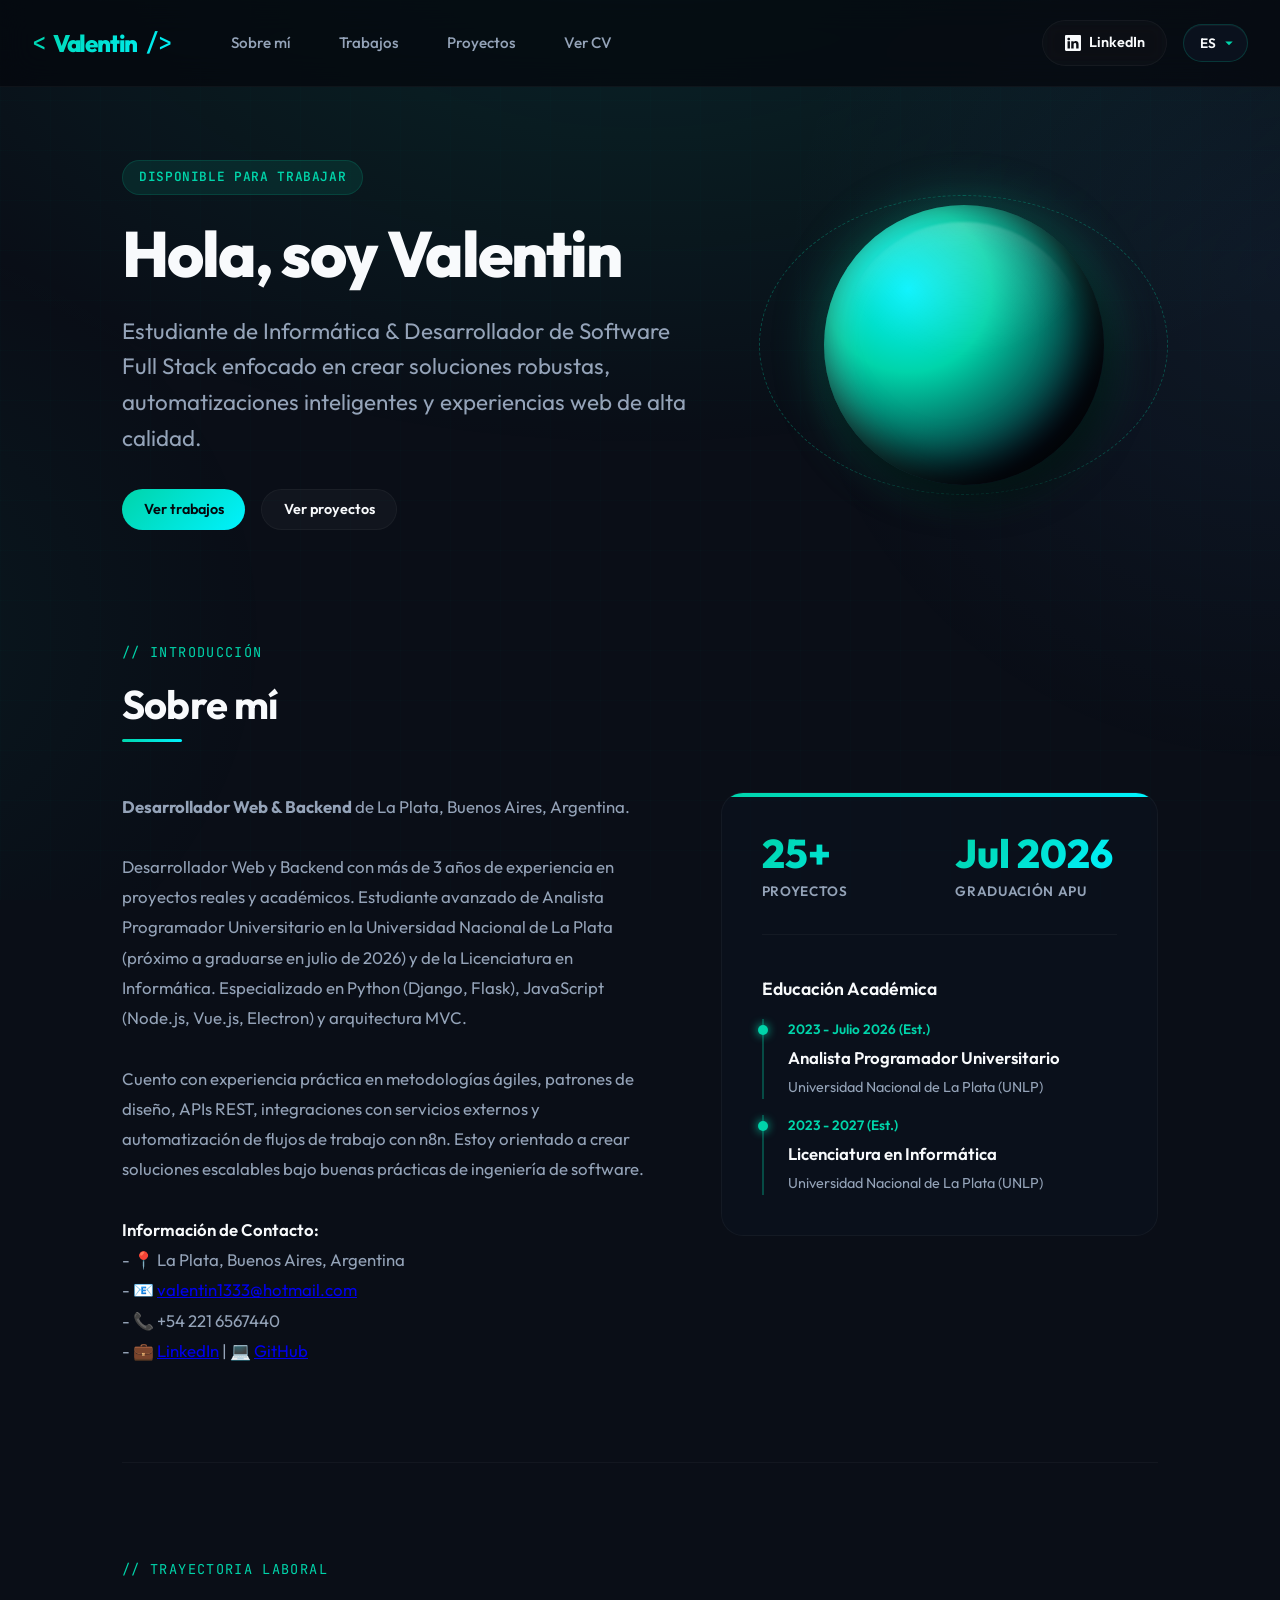
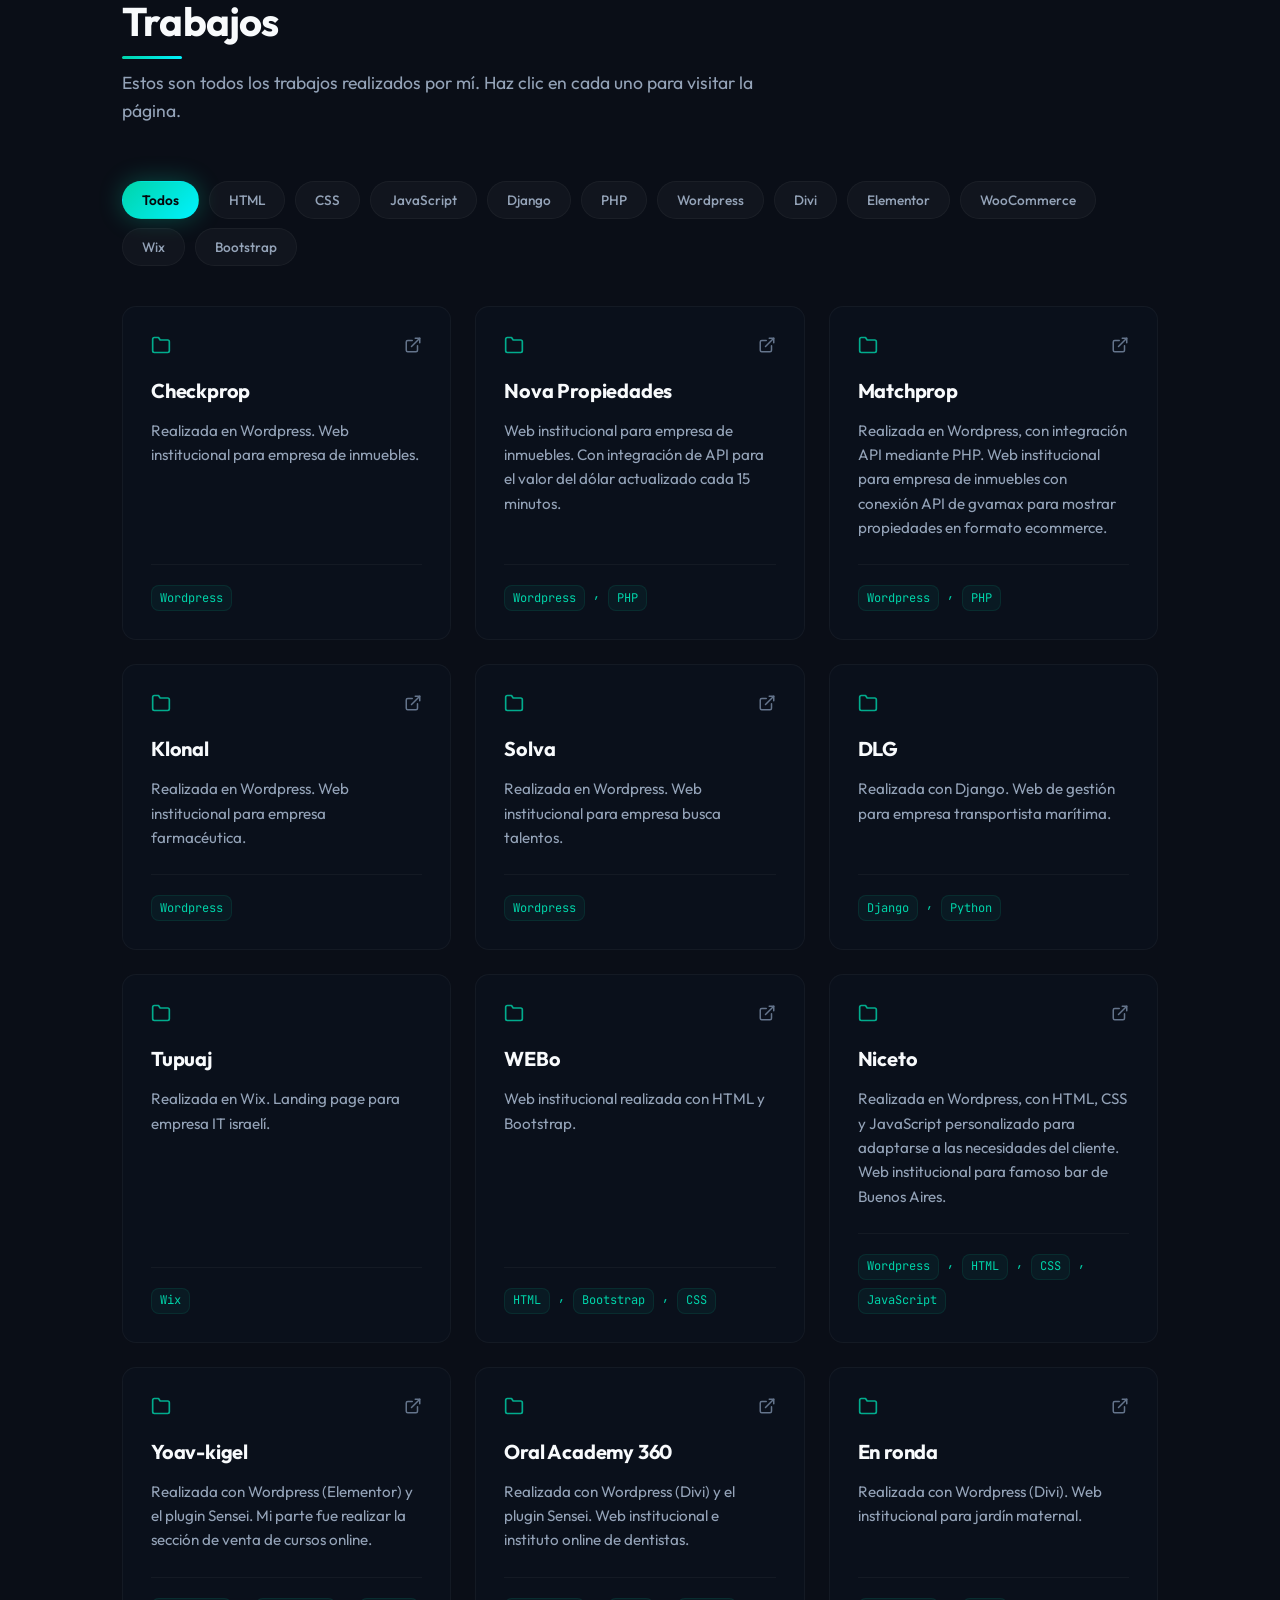
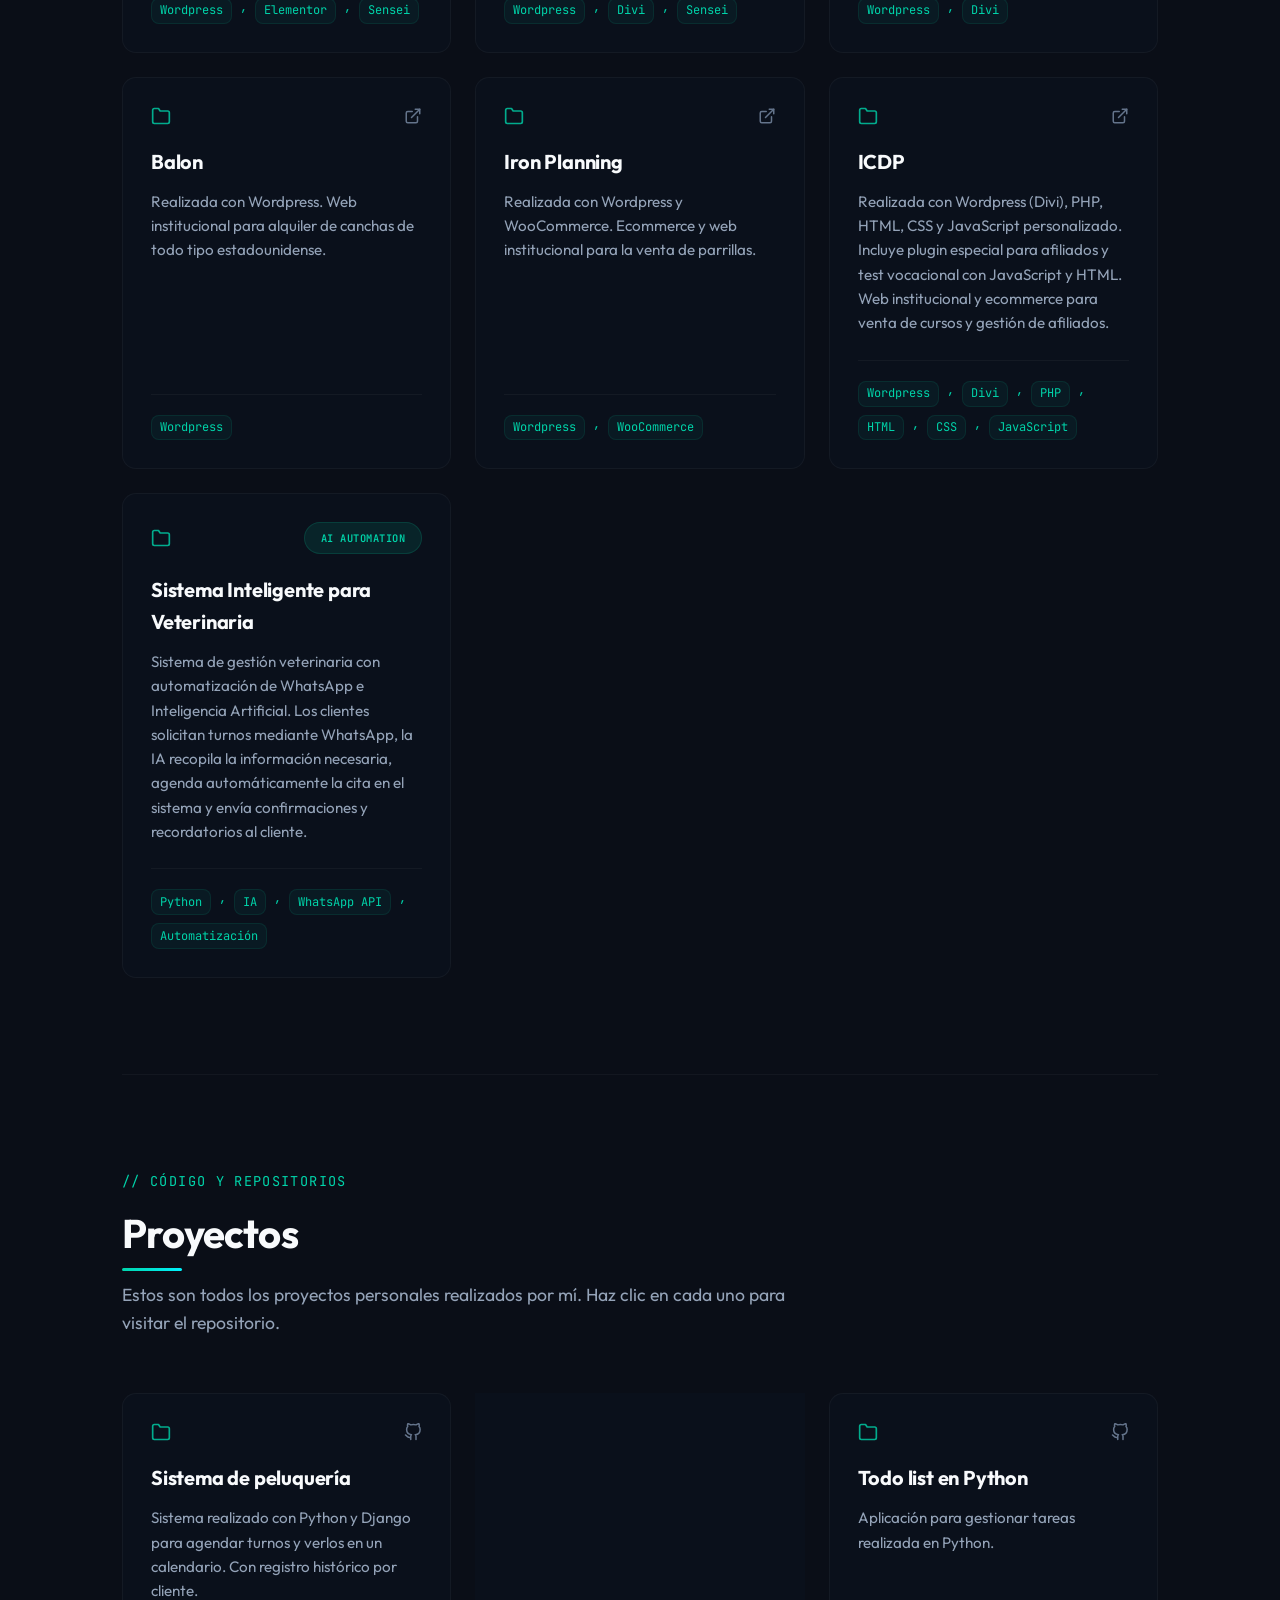
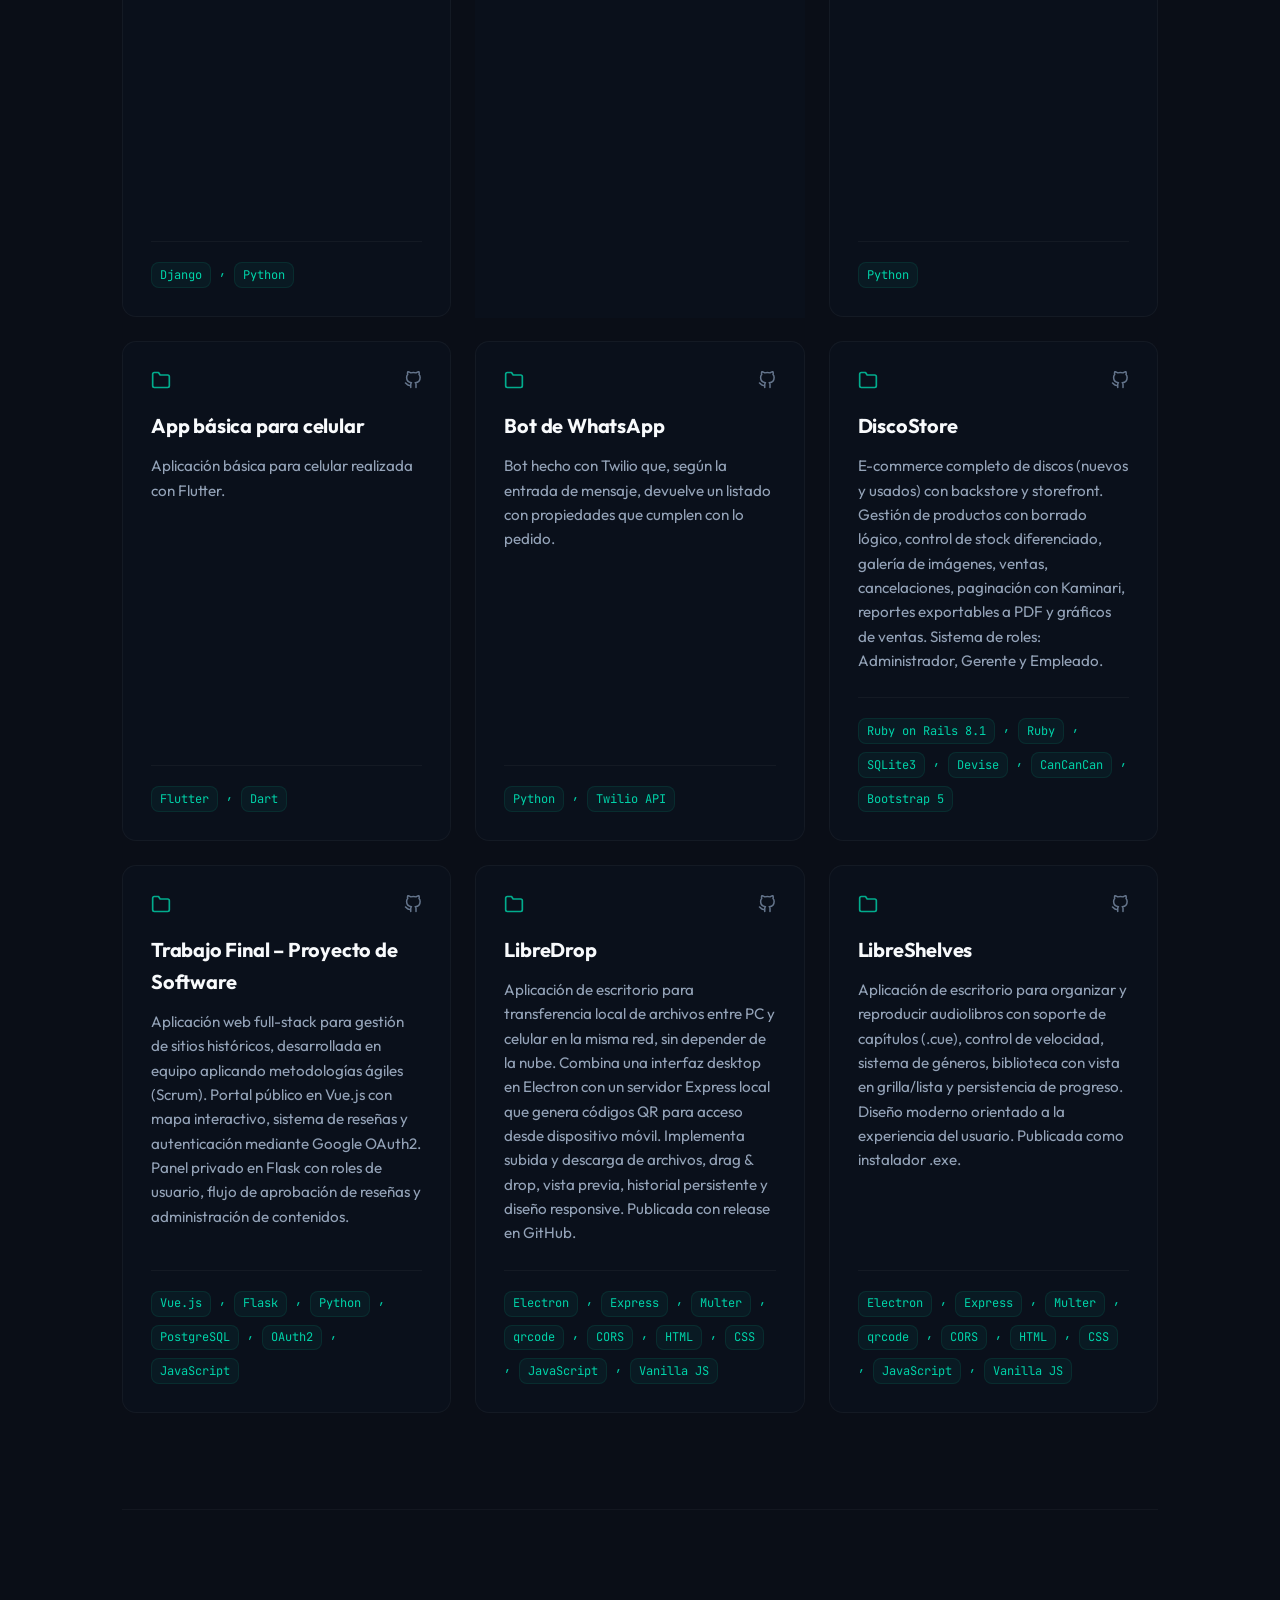
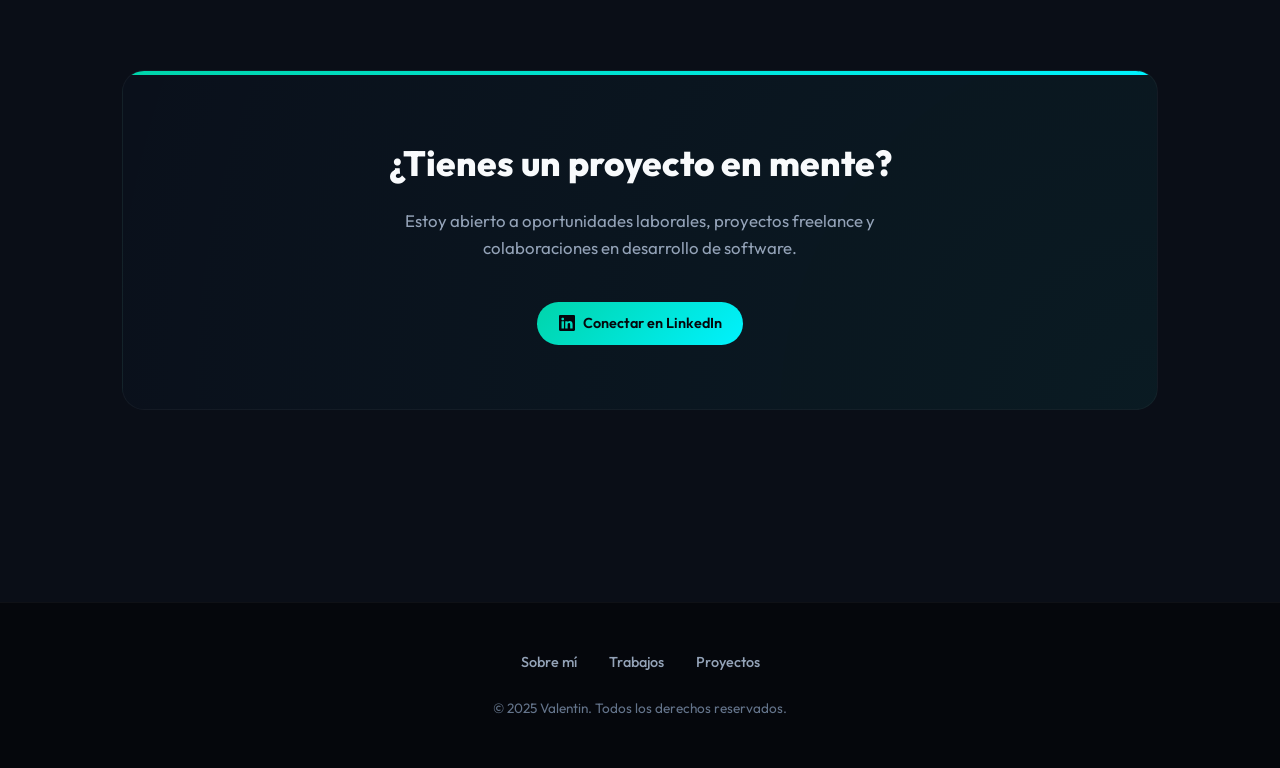
==== commit 6a0f347d: "cambios" ====
--- a/index.html
+++ b/index.html
@@ -76,25 +76,25 @@
                     <div class="stats-grid">
                         <div class="stat-item">
                             <span class="stat-number">25+</span>
-                            <span class="stat-label">Proyectos</span>
+                            <span class="stat-label" id="stat-projects-label">Proyectos</span>
                         </div>
                         <div class="stat-item">
-                            <span class="stat-number">3°</span>
-                            <span class="stat-label">Año UNLP</span>
+                            <span class="stat-number" id="stat-year-val">Jul 2026</span>
+                            <span class="stat-label" id="stat-year-label">Graduación APU</span>
                         </div>
                     </div>
                     
-                    <h3 class="skills-title">Educación Académica</h3>
+                    <h3 class="skills-title" id="edu-title-header">Educación Académica</h3>
                     <div class="education-item">
-                        <div class="edu-year">2023 - Presente</div>
-                        <div class="edu-title">Analista Programador Universitario y Lic. en Informática</div>
-                        <div class="edu-school">Universidad Nacional de La Plata (UNLP)</div>
+                        <div class="edu-year" id="edu-1-year">2023 - Julio 2026 (Est.)</div>
+                        <div class="edu-title" id="edu-1-title">Analista Programador Universitario</div>
+                        <div class="edu-school" id="edu-1-school">Universidad Nacional de La Plata (UNLP)</div>
                     </div>
                     
                     <div class="education-item">
-                        <div class="edu-year">Gobierno de la Ciudad</div>
-                        <div class="edu-title">Graduado del Curso Aprende Programando</div>
-                        <div class="edu-school">Formación Técnico Profesional</div>
+                        <div class="edu-year" id="edu-2-year">2023 - 2027 (Est.)</div>
+                        <div class="edu-title" id="edu-2-title">Licenciatura en Informática</div>
+                        <div class="edu-school" id="edu-2-school">Universidad Nacional de La Plata (UNLP)</div>
                     </div>
                 </div>
             </div>
@@ -367,9 +367,9 @@
                             <svg xmlns="http://www.w3.org/2000/svg" width="18" height="18" viewBox="0 0 24 24" fill="none" stroke="currentColor" stroke-width="2" stroke-linecap="round" stroke-linejoin="round" class="external-link-icon"><path d="M9 19c-5 1.5-5-2.5-7-3m14 6v-3.87a3.37 3.37 0 0 0-.94-2.61c3.14-.35 6.44-1.54 6.44-7A5.44 5.44 0 0 0 20 4.77 5.07 5.07 0 0 0 19.91 1S18.73.65 16 2.48a13.38 13.38 0 0 0-7 0C6.27.65 5.09 1 5.09 1A5.07 5.07 0 0 0 5 4.77a5.44 5.44 0 0 0-1.5 3.78c0 5.42 3.3 6.61 6.44 7A3.37 3.37 0 0 0 9 18.13V22"></path></svg>
                         </div>
                         <h3 class="project-title">Alquil.ar</h3>
-                        <p class="project-desc">Proyecto para la materia Ingeniería de Software 2, realizado con Django. Ecommerce de alquileres de maquinarias para construcción.</p>
-                    </div>
-                    <div class="project-tags"><span>Django</span>, <span>Python</span></div>
+                        <p class="project-desc">Sistema web completo de gestión de alquileres de maquinaria desarrollado bajo arquitectura MVC con Django. Proyecto académico de Ingeniería de Software 2.</p>
+                    </div>
+                    <div class="project-tags"><span>Django</span>, <span>Python</span>, <span>PostgreSQL</span>, <span>HTML5</span>, <span>CSS3</span>, <span>JavaScript</span>, <span>Pillow</span></div>
                 </div>
 
                 <!-- Card 19 -->
@@ -418,10 +418,10 @@
                             <svg xmlns="http://www.w3.org/2000/svg" width="20" height="20" viewBox="0 0 24 24" fill="none" stroke="currentColor" stroke-width="2" stroke-linecap="round" stroke-linejoin="round" class="folder-icon"><path d="M22 19a2 2 0 0 1-2 2H4a2 2 0 0 1-2-2V5a2 2 0 0 1 2-2h5l2 3h9a2 2 0 0 1 2 2z"></path></svg>
                             <svg xmlns="http://www.w3.org/2000/svg" width="18" height="18" viewBox="0 0 24 24" fill="none" stroke="currentColor" stroke-width="2" stroke-linecap="round" stroke-linejoin="round" class="external-link-icon"><path d="M9 19c-5 1.5-5-2.5-7-3m14 6v-3.87a3.37 3.37 0 0 0-.94-2.61c3.14-.35 6.44-1.54 6.44-7A5.44 5.44 0 0 0 20 4.77 5.07 5.07 0 0 0 19.91 1S18.73.65 16 2.48a13.38 13.38 0 0 0-7 0C6.27.65 5.09 1 5.09 1A5.07 5.07 0 0 0 5 4.77a5.44 5.44 0 0 0-1.5 3.78c0 5.42 3.3 6.61 6.44 7A3.37 3.37 0 0 0 9 18.13V22"></path></svg>
                         </div>
-                        <h3 class="project-title">Ecommerce en Ruby on Rails</h3>
-                        <p class="project-desc">Ecommerce realizado con Ruby on Rails. Permite agregar productos, categorías, usuarios y pedidos. También tiene un sistema de autenticación y autorización.</p>
-                    </div>
-                    <div class="project-tags"><span>Ruby on Rails</span>, <span>Ruby</span></div>
+                        <h3 class="project-title">DiscoStore</h3>
+                        <p class="project-desc">E-commerce completo de discos (nuevos y usados) con backstore y storefront. Gestión de productos con borrado lógico, control de stock diferenciado, galería de imágenes, ventas, cancelaciones, reportes exportables a PDF y gráficos de ventas.</p>
+                    </div>
+                    <div class="project-tags"><span>Ruby on Rails 8.1</span>, <span>Ruby</span>, <span>SQLite3</span>, <span>Devise</span>, <span>CanCanCan</span>, <span>Bootstrap 5</span></div>
                 </div>
 
                 <!-- Card 23 -->
@@ -431,10 +431,10 @@
                             <svg xmlns="http://www.w3.org/2000/svg" width="20" height="20" viewBox="0 0 24 24" fill="none" stroke="currentColor" stroke-width="2" stroke-linecap="round" stroke-linejoin="round" class="folder-icon"><path d="M22 19a2 2 0 0 1-2 2H4a2 2 0 0 1-2-2V5a2 2 0 0 1 2-2h5l2 3h9a2 2 0 0 1 2 2z"></path></svg>
                             <svg xmlns="http://www.w3.org/2000/svg" width="18" height="18" viewBox="0 0 24 24" fill="none" stroke="currentColor" stroke-width="2" stroke-linecap="round" stroke-linejoin="round" class="external-link-icon"><path d="M9 19c-5 1.5-5-2.5-7-3m14 6v-3.87a3.37 3.37 0 0 0-.94-2.61c3.14-.35 6.44-1.54 6.44-7A5.44 5.44 0 0 0 20 4.77 5.07 5.07 0 0 0 19.91 1S18.73.65 16 2.48a13.38 13.38 0 0 0-7 0C6.27.65 5.09 1 5.09 1A5.07 5.07 0 0 0 5 4.77a5.44 5.44 0 0 0-1.5 3.78c0 5.42 3.3 6.61 6.44 7A3.37 3.37 0 0 0 9 18.13V22"></path></svg>
                         </div>
-                        <h3 class="project-title">Trabajo final de Proyecto de Software</h3>
-                        <p class="project-desc">Realizado con flask y vue. Consta de dos partes, parte publica y privada, ambas son una web pero la parte publica fue realizada en vue y la privada en flask, la parte publica llama a los endpoints creados en la parte privada para mostrar informacion</p>
-                    </div>
-                    <div class="project-tags"><span>Flask</span>, <span>Vue.js</span>, <span>Python</span>, <span>JavaScript</span></div>
+                        <h3 class="project-title">Trabajo Final – Proyecto de Software</h3>
+                        <p class="project-desc">Aplicación web full-stack para gestión de sitios históricos, desarrollada en equipo aplicando metodologías ágiles (Scrum). Portal público en Vue.js con mapa interactivo, sistema de reseñas y autenticación mediante Google OAuth2. Panel privado en Flask con roles de usuario, flujo de aprobación de reseñas y administración de contenidos.</p>
+                    </div>
+                    <div class="project-tags"><span>Vue.js</span>, <span>Flask</span>, <span>Python</span>, <span>PostgreSQL</span>, <span>OAuth2</span>, <span>JavaScript</span></div>
                 </div>
 
                 <!-- Card 24 -->
@@ -445,9 +445,9 @@
                             <svg xmlns="http://www.w3.org/2000/svg" width="18" height="18" viewBox="0 0 24 24" fill="none" stroke="currentColor" stroke-width="2" stroke-linecap="round" stroke-linejoin="round" class="external-link-icon"><path d="M9 19c-5 1.5-5-2.5-7-3m14 6v-3.87a3.37 3.37 0 0 0-.94-2.61c3.14-.35 6.44-1.54 6.44-7A5.44 5.44 0 0 0 20 4.77 5.07 5.07 0 0 0 19.91 1S18.73.65 16 2.48a13.38 13.38 0 0 0-7 0C6.27.65 5.09 1 5.09 1A5.07 5.07 0 0 0 5 4.77a5.44 5.44 0 0 0-1.5 3.78c0 5.42 3.3 6.61 6.44 7A3.37 3.37 0 0 0 9 18.13V22"></path></svg>
                         </div>
                         <h3 class="project-title">LibreDrop</h3>
-                        <p class="project-desc">Plataforma web para compartir y descargar archivos de forma sencilla. Permite la gestión de archivos, carga y descarga de contenido, y una experiencia intuitiva para los usuarios.</p>
-                    </div>
-                    <div class="project-tags"><span>Python</span>, <span>Django</span>, <span>HTML</span>, <span>CSS</span>, <span>JavaScript</span></div>
+                        <p class="project-desc">Aplicación de escritorio para transferencia local de archivos entre PC y celular en la misma red, sin depender de la nube. Combina una interfaz desktop en Electron con un servidor Express local que genera códigos QR para acceso desde dispositivo móvil. Implementa subida y descarga de archivos, drag & drop, vista previa, historial persistente y diseño responsive. Publicada con release en GitHub.</p>
+                    </div>
+                    <div class="project-tags"><span>Electron</span>, <span>Express</span>, <span>Multer</span>, <span>qrcode</span>, <span>CORS</span>, <span>HTML</span>, <span>CSS</span>, <span>JavaScript</span>, <span>Vanilla JS</span></div>
                 </div>
 
                 <!-- Card 25 -->
@@ -458,9 +458,9 @@
                             <svg xmlns="http://www.w3.org/2000/svg" width="18" height="18" viewBox="0 0 24 24" fill="none" stroke="currentColor" stroke-width="2" stroke-linecap="round" stroke-linejoin="round" class="external-link-icon"><path d="M9 19c-5 1.5-5-2.5-7-3m14 6v-3.87a3.37 3.37 0 0 0-.94-2.61c3.14-.35 6.44-1.54 6.44-7A5.44 5.44 0 0 0 20 4.77 5.07 5.07 0 0 0 19.91 1S18.73.65 16 2.48a13.38 13.38 0 0 0-7 0C6.27.65 5.09 1 5.09 1A5.07 5.07 0 0 0 5 4.77a5.44 5.44 0 0 0-1.5 3.78c0 5.42 3.3 6.61 6.44 7A3.37 3.37 0 0 0 9 18.13V22"></path></svg>
                         </div>
                         <h3 class="project-title">LibreShelves</h3>
-                        <p class="project-desc">Sistema de gestión y organización de libros. Permite catalogar ejemplares, gestionar préstamos y administrar bibliotecas de forma eficiente.</p>
-                    </div>
-                    <div class="project-tags"><span>Python</span>, <span>Django</span>, <span>HTML</span>, <span>CSS</span>, <span>JavaScript</span></div>
+                        <p class="project-desc">Aplicación de escritorio para organizar y reproducir audiolibros con soporte de capítulos (.cue), control de velocidad, sistema de géneros, biblioteca con vista en grilla/lista y persistencia de progreso. Diseño moderno orientado a la experiencia del usuario. Publicada como instalador .exe.</p>
+                    </div>
+                    <div class="project-tags"><span>Electron</span>, <span>Express</span>, <span>Multer</span>, <span>qrcode</span>, <span>CORS</span>, <span>HTML</span>, <span>CSS</span>, <span>JavaScript</span>, <span>Vanilla JS</span></div>
                 </div>
 
             </div>
@@ -558,7 +558,7 @@
         es: {
             mainTitle: 'Hola, soy Valentin',
             aboutTitle: 'Sobre mí',
-            aboutText: 'Inglés B2<br>Graduado del curso A.P(aprende programando) del gobierno.<br>Estudiante de Analista Programador Universitario y Licenciatura en Informática | Buscando Oportunidades en Desarrollo de Software<br><br>Experiencia en lenguajes de programación como Java, Python, HTML, CSS, Pascal y Assembly, respaldada por una sólida comprensión de estructuras de datos y control. Destreza en el uso de GitHub para colaboración y gestión de proyectos. En búsqueda activa de oportunidades para adquirir experiencia laboral y aplicar conocimientos en un entorno profesional. También trabajé en la realización de webs utilizando Django<br><br><b>Educación</b><br>- Estudiante de Analista Programador Universitario y Licenciatura en Informática, Universidad Nacional de La Plata (UNLP) - Tercer año.<br><br><b>Habilidades Clave</b><br>- Lenguajes de Programación: Java, Python, HTML, CSS, Assembly, flutter, dart, bash, JavaScript.<br>- Estructuras de Datos y Control.<br>- Gestión de Proyectos en GitHub.<br><br><b>Experiencia Académica y Proyectos</b><br>- Proyectos académicos desarrollados durante el curso universitario, enfocados en la aplicación práctica de los conocimientos adquiridos en programación y desarrollo de software.<br><br><b>Objetivo Profesional</b><br>Buscar oportunidades para aplicar y desarrollar habilidades técnicas en un entorno laboral dinámico y desafiante, contribuyendo al crecimiento de proyectos innovadores.<br><br>Actualmente trabajando en desarrollo web con herramientas como divi y WordPress.',
+            aboutText: '<strong>Desarrollador Web & Backend</strong> de La Plata, Buenos Aires, Argentina.<br><br>Desarrollador Web y Backend con más de 3 años de experiencia en proyectos reales y académicos. Estudiante avanzado de Analista Programador Universitario en la Universidad Nacional de La Plata (próximo a graduarse en julio de 2026) y de la Licenciatura en Informática. Especializado en Python (Django, Flask), JavaScript (Node.js, Vue.js, Electron) y arquitectura MVC.<br><br>Cuento con experiencia práctica en metodologías ágiles, patrones de diseño, APIs REST, integraciones con servicios externos y automatización de flujos de trabajo con n8n. Estoy orientado a crear soluciones escalables bajo buenas prácticas de ingeniería de software.<br><br><b>Información de Contacto:</b><br>- 📍 La Plata, Buenos Aires, Argentina<br>- 📧 <a href="mailto:valentin1333@hotmail.com">valentin1333@hotmail.com</a><br>- 📞 +54 221 6567440<br>- 💼 <a href="https://linkedin.com/in/valentin-ezequiel-nuñez-8009a726b" target="_blank">LinkedIn</a> | 💻 <a href="https://github.com/nunezValen" target="_blank">GitHub</a>',
             worksTitle: 'Trabajos',
             worksDesc: 'Estos son todos los trabajos realizados por mí. Haz clic en cada uno para visitar la página.',
             projectsTitle: 'Proyectos',
@@ -572,6 +572,16 @@
             navAbout: 'Sobre mí',
             navWorks: 'Trabajos',
             navProjects: 'Proyectos',
+            statProjects: 'Proyectos',
+            statYearLabel: 'Graduación APU',
+            statYearVal: 'Jul 2026',
+            eduTitleHeader: 'Educación Académica',
+            edu1Year: '2023 - Julio 2026 (Est.)',
+            edu1Title: 'Analista Programador Universitario',
+            edu1School: 'Universidad Nacional de La Plata (UNLP)',
+            edu2Year: '2023 - 2027 (Est.)',
+            edu2Title: 'Licenciatura en Informática',
+            edu2School: 'Universidad Nacional de La Plata (UNLP)',
             allCards: [
                 // Trabajos
                 {title: 'Checkprop', desc: 'Realizada en Wordpress. Web institucional para empresa de inmuebles.'},
@@ -592,20 +602,20 @@
                 {title: 'Sistema Inteligente para Veterinaria', desc: 'Sistema de gestión veterinaria con automatización de WhatsApp e Inteligencia Artificial. Los clientes solicitan turnos mediante WhatsApp, la IA recopila la información necesaria, agenda automáticamente la cita en el sistema y envía confirmaciones y recordatorios al cliente.'},
                 // Proyectos Personales
                 {title: 'Sistema de peluquería', desc: 'Sistema realizado con Python y Django para agendar turnos y verlos en un calendario. Con registro histórico por cliente.'},
-                {title: 'Alquil.ar', desc: 'Proyecto para la materia Ingeniería de Software 2, realizado con Django. Ecommerce de alquileres de maquinarias para construcción.'},
+                {title: 'Alquil.ar', desc: 'Sistema web completo de gestión de alquileres de maquinaria desarrollado bajo arquitectura MVC con Django. Incluye panel administrativo con roles y permisos, gestión de personas y maquinaria, sistema de alquileres con cancelación automática de adeudados, estadísticas y manejo de imágenes con Pillow. Proyecto académico de Ingeniería de Software 2.'},
                 {title: 'Todo list en Python', desc: 'Aplicación para gestionar tareas realizada en Python.'},
                 {title: 'App básica para celular', desc: 'Aplicación básica para celular realizada con Flutter.'},
                 {title: 'Bot de WhatsApp', desc: 'Bot hecho con Twilio que, según la entrada de mensaje, devuelve un listado con propiedades que cumplen con lo pedido.'},
-                {title: 'Ecommerce en Ruby on Rails', desc: 'Ecommerce realizado con Ruby on Rails. Permite agregar productos, categorías, usuarios y pedidos. También tiene un sistema de autenticación y autorización.'},
-                {title: 'Trabajo final de Proyecto de Software', desc: 'Realizado con flask y vue. Consta de dos partes, parte publica y privada, ambas son una web pero la parte publica fue realizada en vue y la privada en flask, la parte publica llama a los endpoints creados en la parte privada para mostrar informacion'},
-                {title: 'LibreDrop', desc: 'Plataforma web para compartir y descargar archivos de forma sencilla. Permite la gestión de archivos, carga y descarga de contenido, y una experiencia intuitiva para los usuarios.'},
-                {title: 'LibreShelves', desc: 'Sistema de gestión y organización de libros. Permite catalogar ejemplares, gestionar préstamos y administrar bibliotecas de forma eficiente.'}
+                {title: 'DiscoStore', desc: 'E-commerce completo de discos (nuevos y usados) con backstore y storefront. Gestión de productos con borrado lógico, control de stock diferenciado, galería de imágenes, ventas, cancelaciones, paginación con Kaminari, reportes exportables a PDF y gráficos de ventas. Sistema de roles: Administrador, Gerente y Empleado.'},
+                {title: 'Trabajo Final – Proyecto de Software', desc: 'Aplicación web full-stack para gestión de sitios históricos, desarrollada en equipo aplicando metodologías ágiles (Scrum). Portal público en Vue.js con mapa interactivo, sistema de reseñas y autenticación mediante Google OAuth2. Panel privado en Flask con roles de usuario, flujo de aprobación de reseñas y administración de contenidos.'},
+                {title: 'LibreDrop', desc: 'Aplicación de escritorio para transferencia local de archivos entre PC y celular en la misma red, sin depender de la nube. Combina una interfaz desktop en Electron con un servidor Express local que genera códigos QR para acceso desde dispositivo móvil. Implementa subida y descarga de archivos, drag & drop, vista previa, historial persistente y diseño responsive. Publicada con release en GitHub.'},
+                {title: 'LibreShelves', desc: 'Aplicación de escritorio para organizar y reproducir audiolibros con soporte de capítulos (.cue), control de velocidad, sistema de géneros, biblioteca con vista en grilla/lista y persistencia de progreso. Diseño moderno orientado a la experiencia del usuario. Publicada como instalador .exe.'}
             ]
         },
         en: {
             mainTitle: 'Hi, I am Valentin',
             aboutTitle: 'About me',
-            aboutText: 'English B2<br>Graduate of the A.P (Aprende Programando) course by the government.<br>Student of University Programming Analyst and Bachelor of Informatics | Seeking Opportunities in Software Development<br><br>Experience in programming languages such as Java, Python, HTML, CSS, Pascal and Assembly, backed by a solid understanding of data structures and control. Skilled in using GitHub for collaboration and project management. Actively seeking opportunities to gain work experience and apply knowledge in a professional environment. Also worked on web development using Django<br><br><b>Education</b><br>- Student of University Programming Analyst and Bachelor of Informatics, National University of La Plata (UNLP) - Third year.<br><br><b>Key Skills</b><br>- Programming Languages: Java, Python, HTML, CSS, Assembly, flutter, dart, bash, JavaScript.<br>- Data Structures and Control.<br>- Project Management in GitHub.<br><br><b>Academic Experience and Projects</b><br>- Academic projects developed during the university course, focused on the practical application of acquired knowledge in programming and software development.<br><br><b>Professional Objective</b><br>Seeking opportunities to apply and develop technical skills in a dynamic and challenging work environment, contributing to the growth of innovative projects.<br><br>Currently working in web development with tools like Divi and WordPress.',
+            aboutText: '<strong>Web & Backend Developer</strong> from La Plata, Buenos Aires, Argentina.<br><br>Web and Backend Developer with over 3 years of experience in real-world and academic projects. Advanced student of University Programming Analyst (expected graduation July 2026) and Bachelor of Informatics at the National University of La Plata. Specialized in Python (Django, Flask), JavaScript (Node.js, Vue.js, Electron), and MVC architecture.<br><br>I have hands-on experience with agile methodologies, design patterns, REST APIs, external integrations, and workflow automation using n8n. I am focused on building scalable solutions following best practices in software engineering.<br><br><b>Contact Information:</b><br>- 📍 La Plata, Buenos Aires, Argentina<br>- 📧 <a href="mailto:valentin1333@hotmail.com">valentin1333@hotmail.com</a><br>- 📞 +54 221 6567440<br>- 💼 <a href="https://linkedin.com/in/valentin-ezequiel-nuñez-8009a726b" target="_blank">LinkedIn</a> | 💻 <a href="https://github.com/nunezValen" target="_blank">GitHub</a>',
             worksTitle: 'Works',
             worksDesc: 'These are all the works I have done. Click each one to visit the page.',
             projectsTitle: 'Projects',
@@ -619,6 +629,16 @@
             navAbout: 'About me',
             navWorks: 'Works',
             navProjects: 'Projects',
+            statProjects: 'Projects',
+            statYearLabel: 'APU Graduation',
+            statYearVal: 'Jul 2026',
+            eduTitleHeader: 'Academic Education',
+            edu1Year: '2023 - July 2026 (Est.)',
+            edu1Title: 'University Programming Analyst',
+            edu1School: 'National University of La Plata (UNLP)',
+            edu2Year: '2023 - 2027 (Est.)',
+            edu2Title: 'Bachelor of Informatics',
+            edu2School: 'National University of La Plata (UNLP)',
             allCards: [
                 // Works
                 {title: 'Checkprop', desc: 'Made in Wordpress. Institutional website for a real estate company.'},
@@ -639,14 +659,14 @@
                 {title: 'AI Veterinary Management System', desc: 'Veterinary management system with WhatsApp automation and Artificial Intelligence. Clients schedule appointments through WhatsApp, the AI collects the required information, automatically registers the appointment in the system, and sends confirmations and reminders.'},
                 // Personal Projects
                 {title: 'Hair salon system', desc: 'System made with Python and Django to schedule appointments and view them on a calendar. With historical records per client.'},
-                {title: 'Alquil.ar', desc: 'Project for the Software Engineering 2 subject, made with Django. Ecommerce for construction machinery rentals.'},
+                {title: 'Alquil.ar', desc: 'Complete web system for machinery rental management developed under MVC architecture with Django. Includes administrative panel with roles and permissions, people and machinery management, rental system with automatic cancellation of overdue items, statistics, and image handling with Pillow. Academic project for Software Engineering 2.'},
                 {title: 'To-do list in Python', desc: 'Application to manage tasks made in Python.'},
                 {title: 'Basic mobile app', desc: 'Basic mobile application made with Flutter.'},
                 {title: 'WhatsApp Bot', desc: 'Bot made with Twilio that, depending on the message input, returns a list of properties that meet the request.'},
-                {title: 'Ruby on Rails Ecommerce', desc: 'Ecommerce made with Ruby on Rails. Allows adding products, categories, users, and orders. Also has an authentication and authorization system.'},
-                {title: 'Software Project Final Work', desc: 'Made with Flask and Vue. Consists of public and private parts; the public part was made in Vue and the private in Flask. The public part calls endpoints created in the private part to show information.'},
-                {title: 'LibreDrop', desc: 'Web platform for easy file sharing and downloading. Allows file management, content uploads and downloads, and provides an intuitive user experience.'},
-                {title: 'LibreShelves', desc: 'Book management and organization system. Allows cataloging books, managing loans, and efficiently administering library collections.'}
+                {title: 'DiscoStore', desc: 'Complete vinyl/CD e-commerce (new and used) with backstore and storefront. Product management with soft deletes, differentiated stock control, image gallery, sales, cancellations, pagination with Kaminari, reports exportable to PDF, and sales charts. Role system: Admin, Manager, and Employee.'},
+                {title: 'Final Project – Software Project', desc: 'Full-stack web application for historical sites management, developed in a team using agile methodologies (Scrum). Public portal in Vue.js with interactive map, review system, and Google OAuth2 authentication. Private panel in Flask with user roles, review approval flow, and content administration.'},
+                {title: 'LibreDrop', desc: 'Desktop application for local file transfer between PC and mobile phone on the same network, without relying on the cloud. Combines an Electron desktop interface with a local Express server that generates QR codes for mobile access. Features file upload/download, drag & drop, previews, persistent history, and responsive design. Published with release on GitHub.'},
+                {title: 'LibreShelves', desc: 'Desktop application to organize and play audiobooks with chapter support (.cue), speed control, genres system, library grid/list view, and progress persistence. Modern design focused on user experience. Published as an .exe installer.'}
             ]
         }
     };
@@ -687,6 +707,18 @@
         document.getElementById('btn-about-nav').textContent = translations[lang].navAbout;
         document.getElementById('btn-trabajos-nav').textContent = translations[lang].navWorks;
         document.getElementById('btn-proyectos-nav').textContent = translations[lang].navProjects;
+
+        // Update stats and education labels
+        document.getElementById('stat-projects-label').textContent = translations[lang].statProjects;
+        document.getElementById('stat-year-label').textContent = translations[lang].statYearLabel;
+        document.getElementById('stat-year-val').textContent = translations[lang].statYearVal;
+        document.getElementById('edu-title-header').textContent = translations[lang].eduTitleHeader;
+        document.getElementById('edu-1-year').textContent = translations[lang].edu1Year;
+        document.getElementById('edu-1-title').textContent = translations[lang].edu1Title;
+        document.getElementById('edu-1-school').textContent = translations[lang].edu1School;
+        document.getElementById('edu-2-year').textContent = translations[lang].edu2Year;
+        document.getElementById('edu-2-title').textContent = translations[lang].edu2Title;
+        document.getElementById('edu-2-school').textContent = translations[lang].edu2School;
 
         document.documentElement.lang = lang;
         updateProjects(lang);
